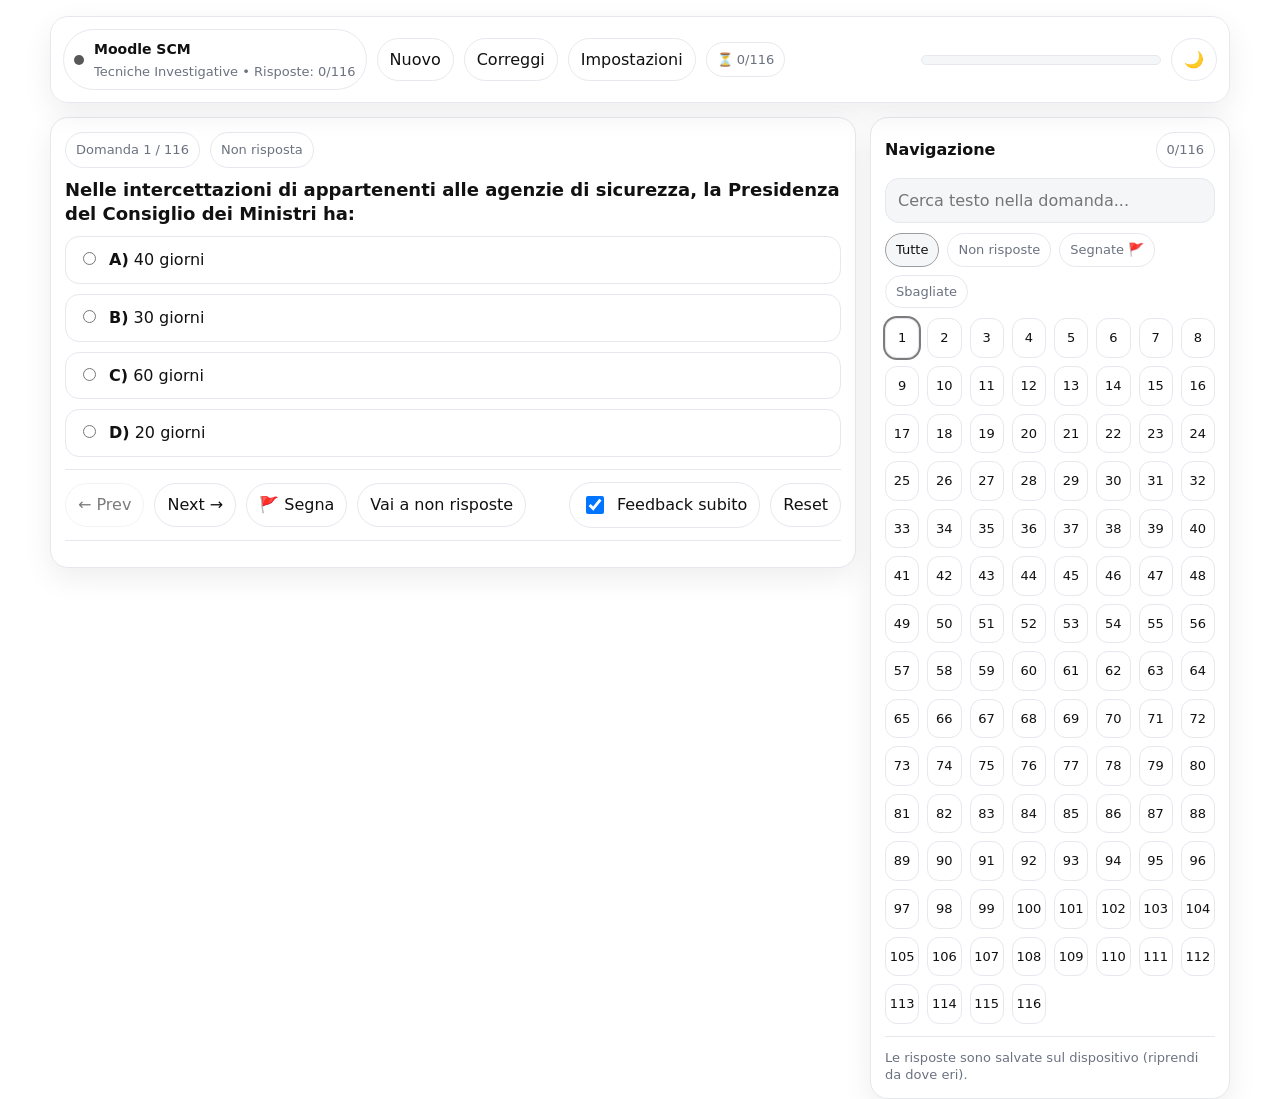
==== docs/index.html @ e3549b8a "index.html" ====
<!doctype html>
<html lang="it">
<head>
  <meta charset="utf-8" />
  <meta name="viewport" content="width=device-width,initial-scale=1" />
  <title>Moodle SCM – Tecniche Investigative</title>
  <meta name="description" content="Quiz Tecniche Investigative: domande random, opzioni rimescolate, feedback immediato, flag, ricerca, timer, salvataggio." />
  <style>
    :root{
      --bg:#ffffff; --fg:#111; --muted:#6b7280;
      --card:#ffffff; --soft:#f5f6f8; --border:#e6e8ee;
      --shadow: 0 10px 30px rgba(0,0,0,.07);
      --radius: 18px; --radius2: 14px;
      --accent:#111;
      --okbg:#f2fbf4; --okbd:#bfe6c6;
      --badbg:#fff3f3; --badbd:#f2b8b5;
      --warnbg:#fff8e6; --warnbd:#f4d483;
      --maxw: 1180px;
    }
    [data-theme="dark"]{
      --bg:#0b0c10; --fg:#f3f4f6; --muted:#9aa3b2;
      --card:#10131a; --soft:#141827; --border:#232a3a;
      --shadow: 0 16px 42px rgba(0,0,0,.35);
      --accent:#f3f4f6;
      --okbg:#102317; --okbd:#2c7a47;
      --badbg:#2a1414; --badbd:#a44646;
      --warnbg:#2a2314; --warnbd:#9b8437;
    }
    *{ box-sizing:border-box; }
    html, body{ height:100%; }
    body{
      margin:0; padding:16px;
      font-family: system-ui, -apple-system, Segoe UI, Roboto, Arial;
      background: var(--bg); color: var(--fg);
      line-height: 1.35;
    }
    .wrap{ max-width: var(--maxw); margin: 0 auto; }

    /* Topbar */
    .topbar{
      position: sticky; top: 10px; z-index: 50;
      background: color-mix(in srgb, var(--bg) 90%, transparent);
      backdrop-filter: blur(10px);
      border: 1px solid var(--border);
      border-radius: var(--radius);
      box-shadow: var(--shadow);
      padding: 12px;
      display:flex; gap:10px; align-items:center; justify-content:space-between;
      flex-wrap:wrap;
    }
    .left, .right{ display:flex; gap:10px; align-items:center; flex-wrap:wrap; }

    .brand{
      display:flex; gap:10px; align-items:center;
      padding: 8px 10px;
      border-radius: 999px;
      border: 1px solid var(--border);
      background: var(--card);
    }
    .dot{ width:10px; height:10px; border-radius:999px; background: var(--accent); opacity: .7; }
    .brand b{ font-size: 14px; }
    .brand span{ color: var(--muted); font-size: 13px; }

    button, input{
      font: inherit;
      color: var(--fg);
      background: var(--card);
      border: 1px solid var(--border);
      border-radius: 999px;
      padding: 10px 12px;
    }
    button{ cursor:pointer; }
    button:hover{ background: var(--soft); }
    button:disabled{ opacity: .55; cursor:not-allowed; }

    .pill{
      padding: 8px 10px;
      border-radius: 999px;
      border: 1px solid var(--border);
      background: var(--card);
      color: var(--muted);
      font-size: 13px;
      white-space: nowrap;
    }
    .progress{
      height: 10px;
      width: 240px; max-width: 55vw;
      border-radius: 999px;
      border: 1px solid var(--border);
      background: var(--soft);
      overflow: hidden;
    }
    .progress > div{
      height: 100%;
      width: 0%;
      background: var(--accent);
      opacity: .85;
    }

    /* Layout */
    .grid{
      margin-top: 14px;
      display: grid;
      grid-template-columns: 1fr 360px;
      gap: 14px;
      align-items: start;
    }
    @media (max-width: 980px){
      .grid{ grid-template-columns: 1fr; }
      .side{ order: 2; }
    }
    .card{
      border: 1px solid var(--border);
      border-radius: var(--radius);
      background: var(--card);
      box-shadow: var(--shadow);
      padding: 14px;
    }

    /* Main */
    .subtitle{ color: var(--muted); font-size: 13px; display:flex; gap:10px; flex-wrap:wrap; align-items:center; }
    .qtitle{ margin: 10px 0 10px; font-size: 18px; }
    .opts{ display:flex; flex-direction:column; gap: 10px; margin-top: 8px; }

    .opt{
      display:flex; gap:10px; align-items:flex-start;
      padding: 12px 12px;
      border: 1px solid var(--border);
      border-radius: var(--radius2);
      cursor:pointer;
      background: color-mix(in srgb, var(--card) 92%, transparent);
    }
    .opt:hover{ background: var(--soft); }
    .opt input{ margin-top: 3px; }
    .opt.correct{ border-color: var(--okbd); background: var(--okbg); }
    .opt.wrong{ border-color: var(--badbd); background: var(--badbg); }
    .opt.warn{ border-color: var(--warnbd); background: var(--warnbg); }

    .row{ display:flex; gap:10px; flex-wrap:wrap; align-items:center; justify-content:space-between; }
    .actions{ display:flex; gap:10px; flex-wrap:wrap; align-items:center; }
    .sep{ height:1px; background: var(--border); margin: 12px 0; }
    .muted{ color: var(--muted); font-size: 13px; }

    .toggle{
      display:flex; gap:10px; align-items:center;
      padding: 10px 12px;
      border-radius: 999px;
      border: 1px solid var(--border);
      background: var(--card);
    }

    /* Side */
    .side .head{ display:flex; gap:10px; flex-wrap:wrap; align-items:center; justify-content:space-between; }
    .search{
      width: 100%;
      border-radius: 14px;
      padding: 11px 12px;
      background: var(--soft);
      border: 1px solid var(--border);
    }
    .filters{
      display:flex; gap:8px; flex-wrap:wrap; margin-top: 10px;
    }
    .chip{
      padding: 7px 10px;
      border-radius: 999px;
      border: 1px solid var(--border);
      background: var(--card);
      color: var(--muted);
      cursor:pointer;
      user-select:none;
      font-size: 13px;
    }
    .chip.on{ background: var(--soft); color: var(--fg); border-color: color-mix(in srgb, var(--accent) 35%, var(--border)); }

    .nums{
      margin-top: 10px;
      display:grid;
      grid-template-columns: repeat(8, 1fr);
      gap: 8px;
    }
    .num{
      padding: 10px 0;
      border-radius: 12px;
      border: 1px solid var(--border);
      background: var(--card);
      text-align:center;
      cursor:pointer;
      user-select:none;
      font-size: 13px;
    }
    .num:hover{ background: var(--soft); }
    .num.cur{ outline: 2px solid color-mix(in srgb, var(--accent) 55%, transparent); }
    .num.ans{ border-color: color-mix(in srgb, var(--accent) 35%, var(--border)); }
    .num.flag{ background: color-mix(in srgb, var(--soft) 65%, transparent); }
    .num.bad{ border-color: var(--badbd); }
    .num.ok{ border-color: var(--okbd); }

    dialog{
      border: 1px solid var(--border);
      border-radius: var(--radius);
      padding: 0;
      width: min(760px, 92vw);
      background: var(--card);
      color: var(--fg);
      box-shadow: var(--shadow);
    }
    dialog::backdrop{ background: rgba(0,0,0,.35); }
    .dlgHead{ padding: 14px; border-bottom: 1px solid var(--border); display:flex; justify-content:space-between; align-items:center; }
    .dlgBody{ padding: 14px; }
    .dlgFoot{ padding: 14px; border-top: 1px solid var(--border); display:flex; justify-content:flex-end; gap:10px; flex-wrap:wrap; }
    .formRow{ display:flex; gap:12px; flex-wrap:wrap; align-items:center; margin: 10px 0; }
    .formRow label{ display:flex; gap:10px; align-items:center; }
    input[type="checkbox"]{ width:18px; height:18px; }
    input[type="number"]{ width: 130px; border-radius: 12px; padding: 10px 12px; border: 1px solid var(--border); }

    .toast{
      position: fixed;
      right: 18px;
      bottom: 18px;
      border: 1px solid var(--border);
      background: var(--card);
      border-radius: 14px;
      box-shadow: var(--shadow);
      padding: 10px 12px;
      color: var(--muted);
      opacity: 0;
      transform: translateY(8px);
      transition: .2s ease;
      pointer-events:none;
      z-index: 999;
    }
    .toast.show{ opacity: 1; transform: translateY(0); }
  </style>
</head>

<body>
<div class="wrap">

  <div class="topbar">
    <div class="left">
      <div class="brand" title="Quiz">
        <div class="dot"></div>
        <div>
          <b>Moodle SCM</b><br/>
          <span id="smallStatus">Tecniche Investigative</span>
        </div>
      </div>

      <button id="newBtn" title="Nuovo quiz (N)">Nuovo</button>
      <button id="gradeBtn" title="Correggi (G)">Correggi</button>
      <button id="reviewBtn" title="Vai alla prima sbagliata" style="display:none;">Rivedi errori</button>
      <button id="settingsBtn" title="Impostazioni (S)">Impostazioni</button>
      <span class="pill" id="scorePill">—</span>
    </div>

    <div class="right">
      <div class="progress" aria-label="Progresso"><div id="bar"></div></div>
      <span class="pill" id="timerPill" style="display:none;">⏱️ <span id="timerTxt">00:00</span></span>
      <button id="themeBtn" title="Tema">🌙</button>
    </div>
  </div>

  <div class="grid">
    <main class="card">
      <div class="subtitle" id="subtitle"></div>
      <h2 class="qtitle" id="qtitle"></h2>

      <div class="opts" id="opts"></div>

      <div class="sep"></div>

      <div class="row">
        <div class="actions">
          <button id="prevBtn" title="Prev (←)">← Prev</button>
          <button id="nextBtn" title="Next (→)">Next →</button>

          <button id="flagBtn" title="Segna/Unsegna (F)">🚩 Segna</button>
          <button id="jumpUnansweredBtn" title="Vai alla prima non risposta" style="display:none;">Vai a non risposte</button>
        </div>

        <div class="actions">
          <div class="toggle" title="Mostra subito giusta/sbagliata">
            <label style="display:flex;gap:10px;align-items:center;cursor:pointer;">
              <input type="checkbox" id="instantChk" checked />
              Feedback subito
            </label>
          </div>
          <button id="resetBtn" title="Cancella salvataggio">Reset</button>
        </div>
      </div>

      <div class="sep"></div>
      <div class="muted" id="feedback"></div>
    </main>

    <aside class="card side">
      <div class="head">
        <strong>Navigazione</strong>
        <span class="pill" id="navPill">—</span>
      </div>

      <div style="margin-top:10px;">
        <input id="searchBox" class="search" type="search" placeholder="Cerca testo nella domanda..." />
        <div class="filters">
          <div class="chip on" id="chipAll">Tutte</div>
          <div class="chip" id="chipUnanswered">Non risposte</div>
          <div class="chip" id="chipFlagged">Segnate 🚩</div>
          <div class="chip" id="chipWrong">Sbagliate</div>
        </div>
      </div>

      <div class="nums" id="nums"></div>

      <div class="sep"></div>
      <div class="muted">Le risposte sono salvate sul dispositivo (riprendi da dove eri).</div>
    </aside>
  </div>
</div>

<dialog id="dlg">
  <div class="dlgHead">
    <strong>Impostazioni</strong>
    <button id="closeDlg">Chiudi</button>
  </div>

  <div class="dlgBody">
    <div class="formRow">
      <label><input type="checkbox" id="shuffleQ" checked /> Domande random</label>
      <label><input type="checkbox" id="shuffleO" checked /> Opzioni random</label>
    </div>

    <div class="formRow">
      <label>Numero domande:
        <input type="number" id="limitN" min="1" step="1" placeholder="tutte" />
      </label>

      <label><input type="checkbox" id="useTimer" /> Timer</label>

      <label>Minuti:
        <input type="number" id="timerMin" min="1" step="1" value="30" />
      </label>
    </div>
  </div>

  <div class="dlgFoot">
    <button id="applyBtn">Applica e ricomincia</button>
  </div>
</dialog>

<div class="toast" id="toast">Salvato</div>

<script>
(() => {
  const $ = (id) => document.getElementById(id);
  const STORAGE_KEY = "quiz_state_tecniche_v1";

  let SOURCE = [];
  let state = {
    settings: { shuffleQ: true, shuffleO: true, limitN: null, useTimer: false, timerMin: 30 },
    order: [],
    map: {},
    answers: {},
    flagged: {},
    idx: 0,
    graded: false,
    wrongIds: [],
    filter: "all",
    search: "",
    instant: true,  // feedback immediato di default
    timer: { startTs: null, running: false }
  };

  function escapeHtml(s){
    return String(s).replace(/[&<>"']/g, m => ({'&':'&amp;','<':'&lt;','>':'&gt;','"':'&quot;',"'":'&#39;'}[m]));
  }
  function shuffle(arr){
    for (let i = arr.length - 1; i > 0; i--){
      const j = Math.floor(Math.random() * (i + 1));
      [arr[i], arr[j]] = [arr[j], arr[i]];
    }
    return arr;
  }

  function toast(msg){
    const t = $("toast");
    t.textContent = msg || "Salvato";
    t.classList.add("show");
    setTimeout(() => t.classList.remove("show"), 850);
  }

  function save(silent=false){
    try{
      localStorage.setItem(STORAGE_KEY, JSON.stringify(state));
      if(!silent) toast("Salvato");
    }catch(e){}
  }
  function loadSaved(){
    try{
      const raw = localStorage.getItem(STORAGE_KEY);
      if(!raw) return false;
      const s = JSON.parse(raw);
      if(!s || !s.order || !s.map) return false;
      state = s;
      return true;
    }catch(e){ return false; }
  }
  function resetSaved(){
    localStorage.removeItem(STORAGE_KEY);
  }

  function currentId(){ return state.order[state.idx]; }
  function answeredCount(){ return Object.keys(state.answers || {}).length; }
  function totalCount(){ return (state.order || []).length; }

  function buildQuizFromSource(){
    let src = [...SOURCE].sort((a,b)=>a.id-b.id);
    const n = state.settings.limitN;
    if (Number.isFinite(n) && n > 0) src = src.slice(0, n);

    let ids = src.map(q => q.id);
    if (state.settings.shuffleQ) shuffle(ids);

    const labels = ["A","B","C","D"];
    const map = {};

    for(const q of src){
      // Nel tuo Word la corretta è A: qui resta corretta anche dopo shuffle opzioni
      let opts = [
        { text: q.options.A, isCorrect: true },
        { text: q.options.B, isCorrect: false },
        { text: q.options.C, isCorrect: false },
        { text: q.options.D, isCorrect: false },
      ];
      if (state.settings.shuffleO) shuffle(opts);

      const mapped = opts.map((o,i) => ({ label: labels[i], text: o.text, isCorrect: o.isCorrect }));
      const correctIndex = mapped.findIndex(o => o.isCorrect);

      map[q.id] = { question: q.question, options: mapped, correctIndex };
    }

    state.order = ids;
    state.map = map;
    state.answers = {};
    state.flagged = {};
    state.idx = 0;
    state.graded = false;
    state.wrongIds = [];
    state.filter = "all";
    state.search = "";
    state.instant = true;
    state.timer = { startTs: null, running: false };

    save(true);
    updateTimerUI();
    startTimerIfNeeded(true);
    renderAll();
  }

  // Timer
  let timerHandle = null;
  function pad2(n){ return String(n).padStart(2,'0'); }
  function updateTimerUI(){
    $("timerPill").style.display = state.settings.useTimer ? "" : "none";
  }
  function stopTimer(){ if(timerHandle) clearInterval(timerHandle); timerHandle = null; }
  function startTimerIfNeeded(restart=false){
    stopTimer();
    if(!state.settings.useTimer){
      state.timer = { startTs: null, running: false };
      $("timerTxt").textContent = "00:00";
      save(true);
      return;
    }
    if(restart || !state.timer || !state.timer.running || !state.timer.startTs){
      state.timer = { startTs: Date.now(), running: true };
      save(true);
    }
    tickTimer();
    timerHandle = setInterval(tickTimer, 1000);
  }
  function tickTimer(){
    if(!state.settings.useTimer) return;
    if(!state.timer || !state.timer.running || !state.timer.startTs) return;

    const mins = Number(state.settings.timerMin || 30);
    const limitMs = mins * 60 * 1000;
    const elapsed = Date.now() - state.timer.startTs;
    const left = Math.max(0, limitMs - elapsed);

    const mm = Math.floor(left / 60000);
    const ss = Math.floor((left % 60000) / 1000);
    $("timerTxt").textContent = `${pad2(mm)}:${pad2(ss)}`;

    if(left === 0){
      state.timer.running = false;
      save(true);
      gradeAll(true);
      stopTimer();
      alert("Tempo scaduto: quiz corretto.");
    }
  }

  // Grading
  function gradeAll(silent=false){
    const wrong = [];
    for(const id of state.order){
      const q = state.map[id];
      const chosen = state.answers[id];
      if(chosen === undefined || chosen !== q.correctIndex) wrong.push(id);
    }
    state.graded = true;
    state.wrongIds = wrong;
    save(silent);

    $("reviewBtn").style.display = wrong.length ? "" : "none";
    renderQuestion();
    renderSide();
    updateTop();
    updateJumpButtons();
    renderFeedbackSummary();
  }
  function renderFeedbackSummary(){
    const total = totalCount();
    const wrong = (state.wrongIds || []).length;
    const correct = total - wrong;
    const unanswered = state.order.filter(id => state.answers[id] === undefined).length;
    $("feedback").textContent = `Risultato: ${correct}/${total}. Errori: ${wrong}. Non risposte: ${unanswered}.`;
  }

  // UI
  function updateTop(){
    const total = totalCount();
    const ans = answeredCount();
    const wrong = (state.wrongIds || []).length;
    const correct = total ? (total - wrong) : 0;

    const pct = total ? Math.round((ans/total)*100) : 0;
    $("bar").style.width = pct + "%";

    $("navPill").textContent = `${ans}/${total}`;
    $("smallStatus").textContent = state.graded ? `Punteggio: ${correct}/${total}` : `Tecniche Investigative • Risposte: ${ans}/${total}`;
    $("scorePill").textContent = state.graded ? `✅ ${correct}/${total}` : `⏳ ${ans}/${total}`;
  }

  function updateJumpButtons(){
    const unanswered = state.order.some(id => state.answers[id] === undefined);
    $("jumpUnansweredBtn").style.display = unanswered ? "" : "none";
  }

  function renderQuestion(){
    const id = currentId();
    const q = state.map[id];
    const total = totalCount();

    $("subtitle").innerHTML = `
      <span class="pill">Domanda ${state.idx+1} / ${total}</span>
      ${state.flagged[id] ? '<span class="pill">🚩 Segnata</span>' : ''}
      ${state.answers[id] !== undefined ? '<span class="pill">Risposta data</span>' : '<span class="pill">Non risposta</span>'}
    `;

    $("qtitle").textContent = q.question;

    const chosen = state.answers[id];
    const optsEl = $("opts");
    optsEl.innerHTML = "";

    q.options.forEach((o, i) => {
      const lab = document.createElement("label");
      lab.className = "opt";

      const inp = document.createElement("input");
      inp.type = "radio";
      inp.name = "q_" + id;
      inp.value = String(i);
      inp.checked = (chosen === i);

      inp.addEventListener("change", () => {
        state.answers[id] = i;
        state.graded = false;
        state.wrongIds = [];
        $("reviewBtn").style.display = "none";

        save(true);
        updateTop();
        updateJumpButtons();
        renderSide();
        if(state.instant) markCurrentInstant();
        else $("feedback").textContent = "";
      });

      const text = document.createElement("div");
      text.innerHTML = `<strong>${o.label})</strong> ${escapeHtml(o.text)}`;

      lab.appendChild(inp);
      lab.appendChild(text);
      optsEl.appendChild(lab);
    });

    $("prevBtn").disabled = state.idx === 0;
    $("nextBtn").disabled = state.idx === total - 1;

    $("flagBtn").textContent = state.flagged[id] ? "🚩 Segnata" : "🚩 Segna";

    if(state.graded) markCurrentGraded();
    if(state.instant && state.answers[id] !== undefined) markCurrentInstant();
  }

  function markCurrentGraded(){
    const id = currentId();
    const q = state.map[id];
    const chosen = state.answers[id];
    const labels = Array.from(document.querySelectorAll("#opts .opt"));

    labels.forEach((el, idx) => {
      el.classList.remove("correct","wrong","warn");
      if(idx === q.correctIndex) el.classList.add("correct");
      if(chosen !== undefined && chosen !== q.correctIndex && idx === chosen) el.classList.add("wrong");
      if(chosen === undefined && idx === q.correctIndex) el.classList.add("warn");
    });
  }

  function markCurrentInstant(){
    const id = currentId();
    const q = state.map[id];
    const chosen = state.answers[id];
    const labels = Array.from(document.querySelectorAll("#opts .opt"));

    labels.forEach(el => el.classList.remove("correct","wrong","warn"));
    if(chosen === undefined) return;

    if(chosen === q.correctIndex){
      labels[chosen].classList.add("correct");
      $("feedback").textContent = "✅ Corretta";
    } else {
      labels[chosen].classList.add("wrong");
      labels[q.correctIndex].classList.add("correct");
      $("feedback").textContent = "❌ Sbagliata (mostro anche la corretta)";
    }
  }

  function passesFilter(id){
    const q = state.map[id];
    const chosen = state.answers[id];
    const flagged = !!state.flagged[id];
    const wrong = state.graded && chosen !== undefined && chosen !== q.correctIndex;

    if(state.search){
      const hay = (q.question || "").toLowerCase();
      if(!hay.includes(state.search.toLowerCase())) return false;
    }
    if(state.filter === "all") return true;
    if(state.filter === "unanswered") return chosen === undefined;
    if(state.filter === "flagged") return flagged;
    if(state.filter === "wrong") return state.graded && wrong;
    return true;
  }

  function renderSide(){
    const nums = $("nums");
    nums.innerHTML = "";

    state.order.forEach((id, i) => {
      if(!passesFilter(id)) return;

      const q = state.map[id];
      const chosen = state.answers[id];

      const d = document.createElement("div");
      d.className = "num";
      d.textContent = String(i+1);

      if(i === state.idx) d.classList.add("cur");
      if(chosen !== undefined) d.classList.add("ans");
      if(state.flagged[id]) d.classList.add("flag");

      if(state.graded && chosen !== undefined){
        if(chosen === q.correctIndex) d.classList.add("ok");
        else d.classList.add("bad");
      }

      d.title = `Vai alla domanda ${i+1}`;
      d.addEventListener("click", () => {
        state.idx = i;
        save(true);
        renderAll();
      });

      nums.appendChild(d);
    });
  }

  function renderAll(){
    $("searchBox").value = state.search || "";
    $("instantChk").checked = !!state.instant;

    $("chipAll").classList.toggle("on", state.filter === "all");
    $("chipUnanswered").classList.toggle("on", state.filter === "unanswered");
    $("chipFlagged").classList.toggle("on", state.filter === "flagged");
    $("chipWrong").classList.toggle("on", state.filter === "wrong");

    renderQuestion();
    renderSide();
    updateTop();
    updateJumpButtons();
    if(state.graded) renderFeedbackSummary();
  }

  // Events
  function setFilter(f){
    state.filter = f;
    save(true);
    renderSide();
  }

  $("chipAll").addEventListener("click", () => setFilter("all"));
  $("chipUnanswered").addEventListener("click", () => setFilter("unanswered"));
  $("chipFlagged").addEventListener("click", () => setFilter("flagged"));
  $("chipWrong").addEventListener("click", () => {
    if(!state.graded){
      alert("Prima premi “Correggi” per vedere le sbagliate.");
      return;
    }
    setFilter("wrong");
  });

  $("searchBox").addEventListener("input", (e) => {
    state.search = e.target.value.trim();
    save(true);
    renderSide();
  });

  $("prevBtn").addEventListener("click", () => {
    if(state.idx > 0){ state.idx--; save(true); renderAll(); }
  });
  $("nextBtn").addEventListener("click", () => {
    if(state.idx < totalCount() - 1){ state.idx++; save(true); renderAll(); }
  });

  $("flagBtn").addEventListener("click", () => {
    const id = currentId();
    state.flagged[id] = !state.flagged[id];
    save(true);
    renderAll();
  });

  $("instantChk").addEventListener("change", (e) => {
    state.instant = !!e.target.checked;
    save(true);
    if(state.instant) markCurrentInstant();
    else if(state.graded) markCurrentGraded();
    else $("feedback").textContent = "";
  });

  $("newBtn").addEventListener("click", () => buildQuizFromSource());
  $("gradeBtn").addEventListener("click", () => { gradeAll(true); toast("Corretto"); });

  $("reviewBtn").addEventListener("click", () => {
    if(!state.graded || !(state.wrongIds || []).length) return;
    const firstWrong = state.wrongIds[0];
    const i = state.order.indexOf(firstWrong);
    if(i >= 0){ state.idx = i; save(true); renderAll(); }
  });

  $("jumpUnansweredBtn").addEventListener("click", () => {
    const i = state.order.findIndex(id => state.answers[id] === undefined);
    if(i >= 0){ state.idx = i; save(true); renderAll(); }
    else alert("Hai risposto a tutte.");
  });

  $("resetBtn").addEventListener("click", () => {
    if(confirm("Vuoi cancellare il salvataggio e ricominciare?")){
      resetSaved();
      location.reload();
    }
  });

  // Settings dialog
  const dlg = $("dlg");
  $("settingsBtn").addEventListener("click", () => {
    $("shuffleQ").checked = !!state.settings.shuffleQ;
    $("shuffleO").checked = !!state.settings.shuffleO;
    $("limitN").value = state.settings.limitN ?? "";
    $("useTimer").checked = !!state.settings.useTimer;
    $("timerMin").value = state.settings.timerMin ?? 30;
    dlg.showModal();
  });
  $("closeDlg").addEventListener("click", () => dlg.close());
  $("applyBtn").addEventListener("click", () => {
    state.settings.shuffleQ = $("shuffleQ").checked;
    state.settings.shuffleO = $("shuffleO").checked;

    const lim = $("limitN").value.trim();
    state.settings.limitN = lim ? Math.max(1, parseInt(lim,10)) : null;

    state.settings.useTimer = $("useTimer").checked;
    state.settings.timerMin = Math.max(1, parseInt($("timerMin").value || "30", 10));

    dlg.close();
    updateTimerUI();
    buildQuizFromSource();
  });

  // Theme
  function setTheme(t){
    document.documentElement.setAttribute("data-theme", t);
    localStorage.setItem("quiz_theme", t);
    $("themeBtn").textContent = (t === "dark") ? "☀️" : "🌙";
  }
  $("themeBtn").addEventListener("click", () => {
    const cur = document.documentElement.getAttribute("data-theme") || "light";
    setTheme(cur === "dark" ? "light" : "dark");
  });

  // Shortcuts
  document.addEventListener("keydown", (e) => {
    if(e.target && (e.target.tagName === "INPUT" || e.target.tagName === "TEXTAREA")) return;

    if(e.key === "ArrowLeft") $("prevBtn").click();
    if(e.key === "ArrowRight") $("nextBtn").click();
    if(e.key === "f" || e.key === "F") $("flagBtn").click();
    if(e.key === "g" || e.key === "G") $("gradeBtn").click();
    if(e.key === "n" || e.key === "N") $("newBtn").click();
    if(e.key === "s" || e.key === "S") $("settingsBtn").click();
  });

  // Load questions.json
  async function loadQuestions(){
    const res = await fetch("./questions.json", { cache: "no-store" });
    if(!res.ok) throw new Error("Impossibile caricare questions.json");
    const data = await res.json();
    if(!Array.isArray(data) || !data.length) throw new Error("questions.json vuoto o non valido");
    return data;
  }

  (async () => {
    const theme = localStorage.getItem("quiz_theme") || "light";
    setTheme(theme);

    try{
      SOURCE = await loadQuestions();
    }catch(err){
      $("smallStatus").textContent = "Errore caricamento domande";
      $("scorePill").textContent = "❌";
      $("feedback").textContent =
        "Non riesco a leggere ./questions.json. Controlla che sia in docs/ insieme a index.html e ricarica la pagina.";
      console.error(err);
      return;
    }

    const hasSaved = loadSaved();
    updateTimerUI();

    // Forza feedback immediato anche se avevi un salvataggio vecchio
    state.instant = true;
    save(true);

    if(!hasSaved || !state.order || !state.order.length || !state.map){
      buildQuizFromSource();
    } else {
      startTimerIfNeeded(false);
      renderAll();
    }

    updateTop();
    updateJumpButtons();
  })();
})();
</script>
</body>
</html>
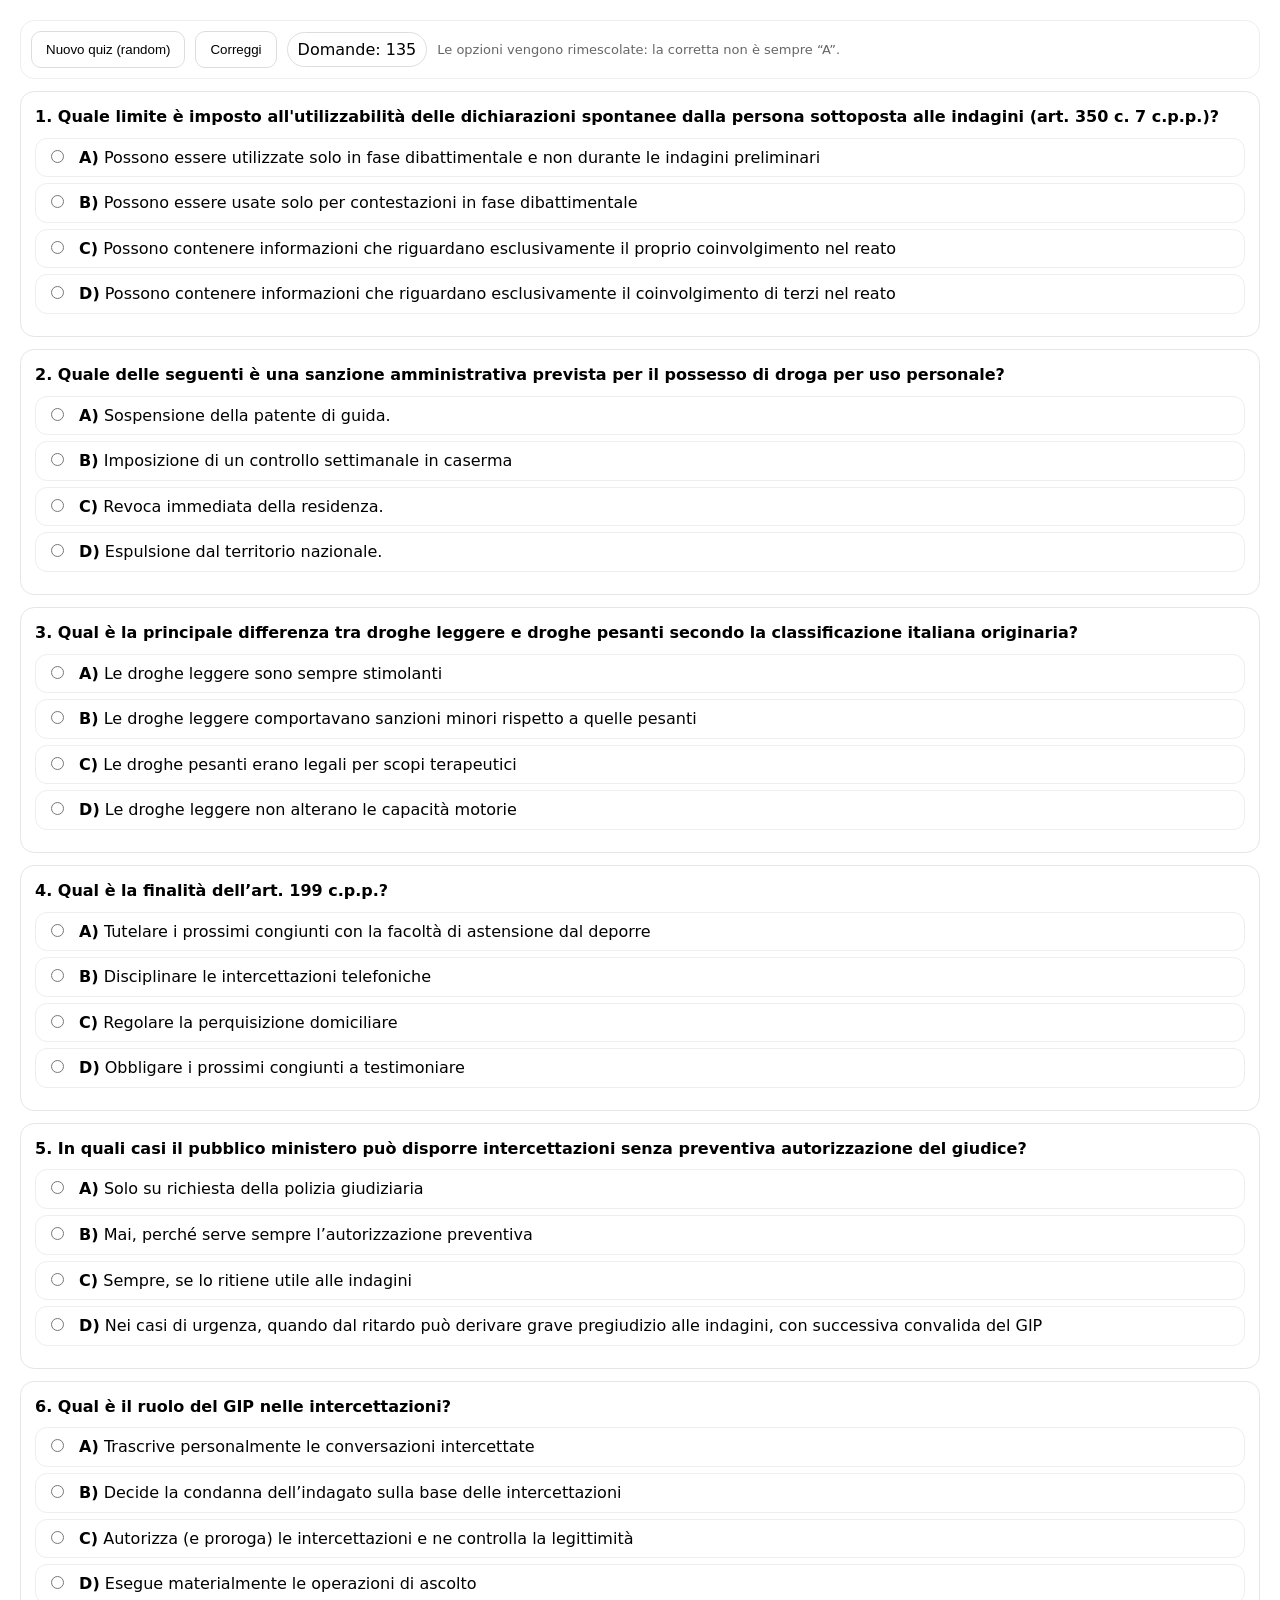
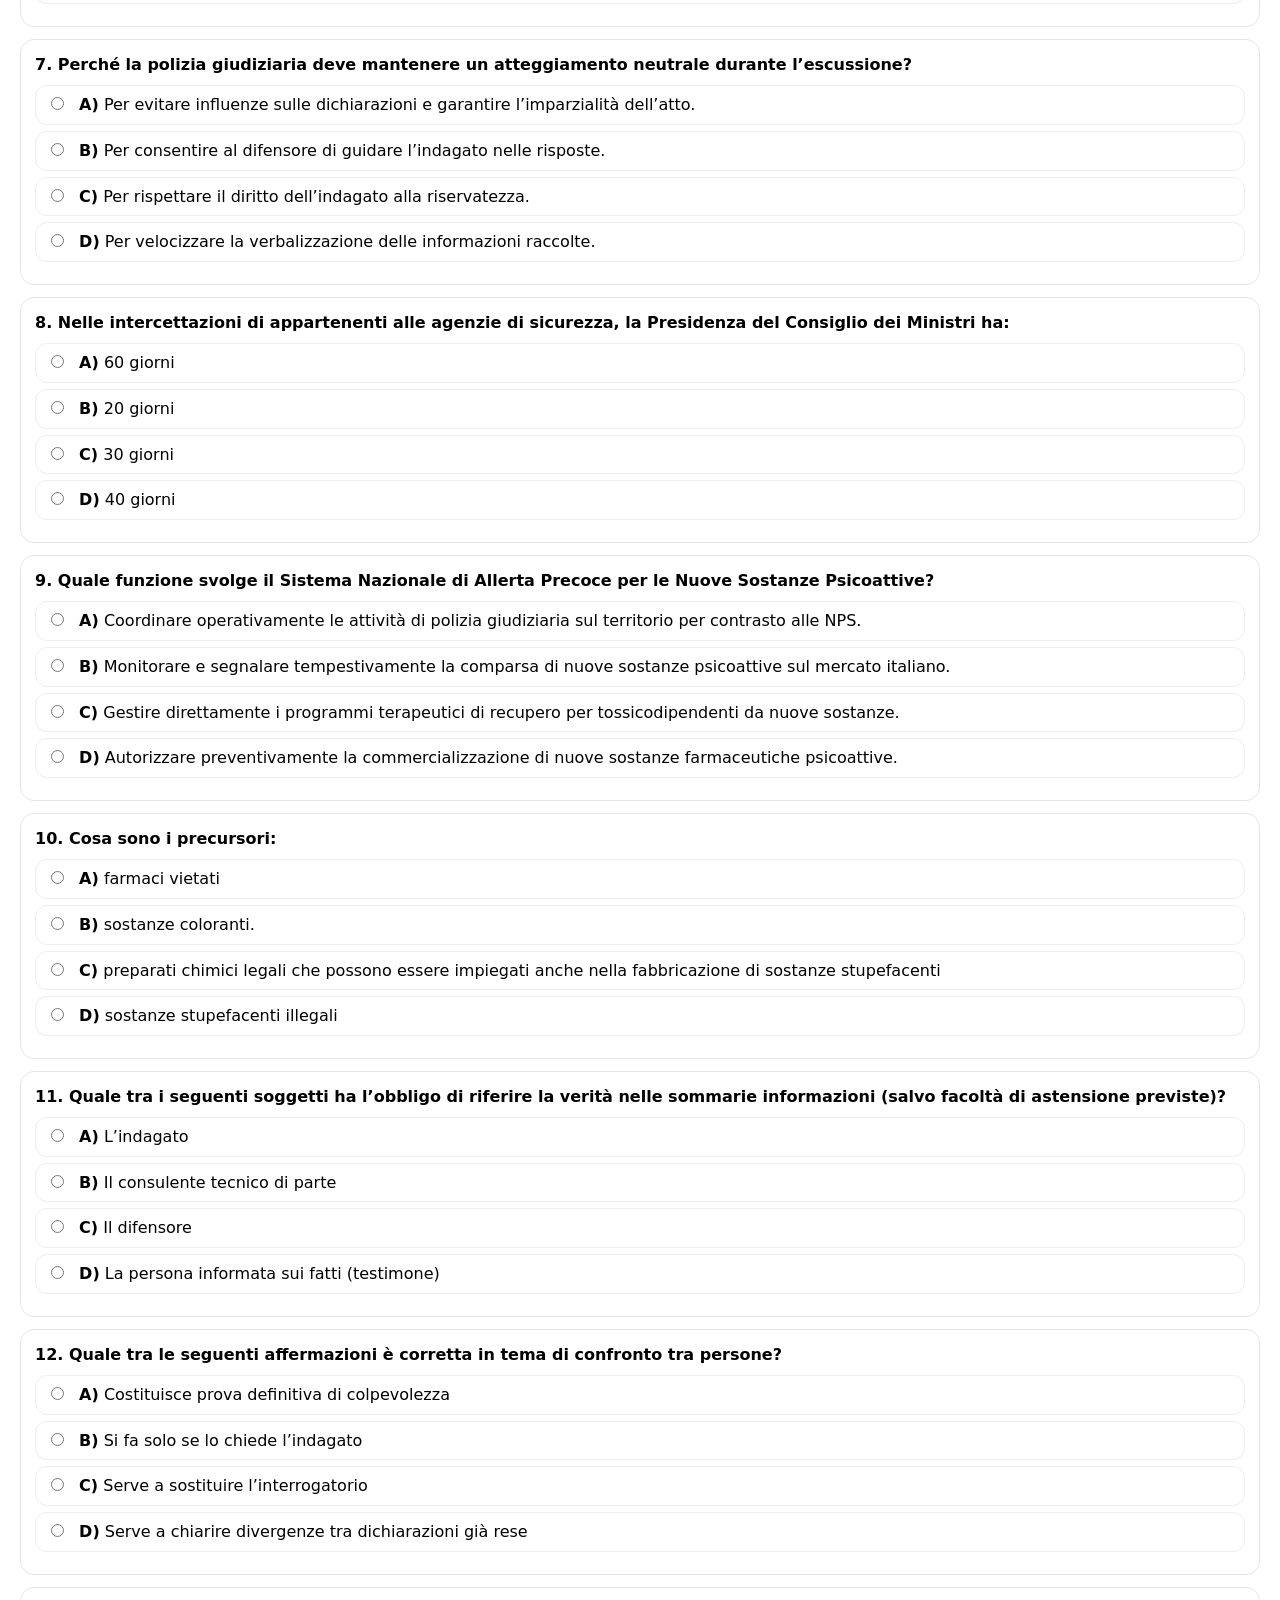
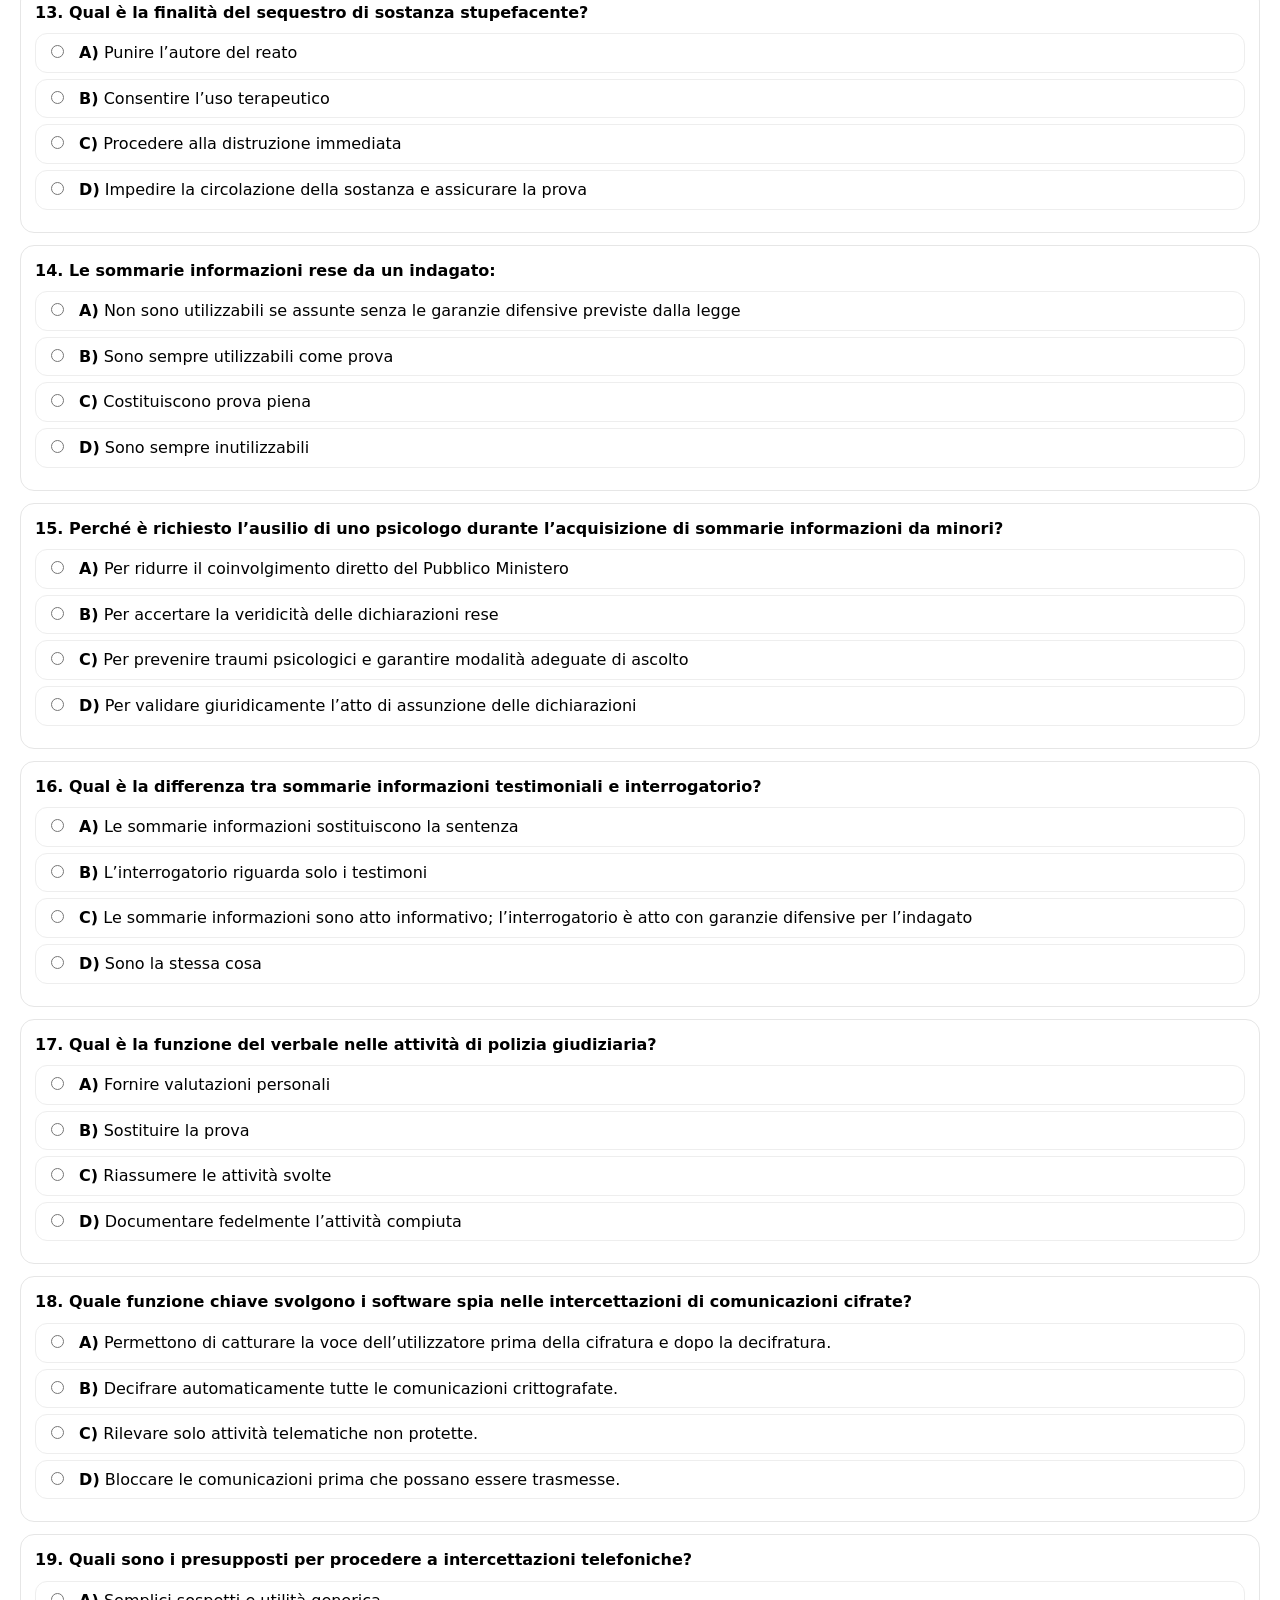
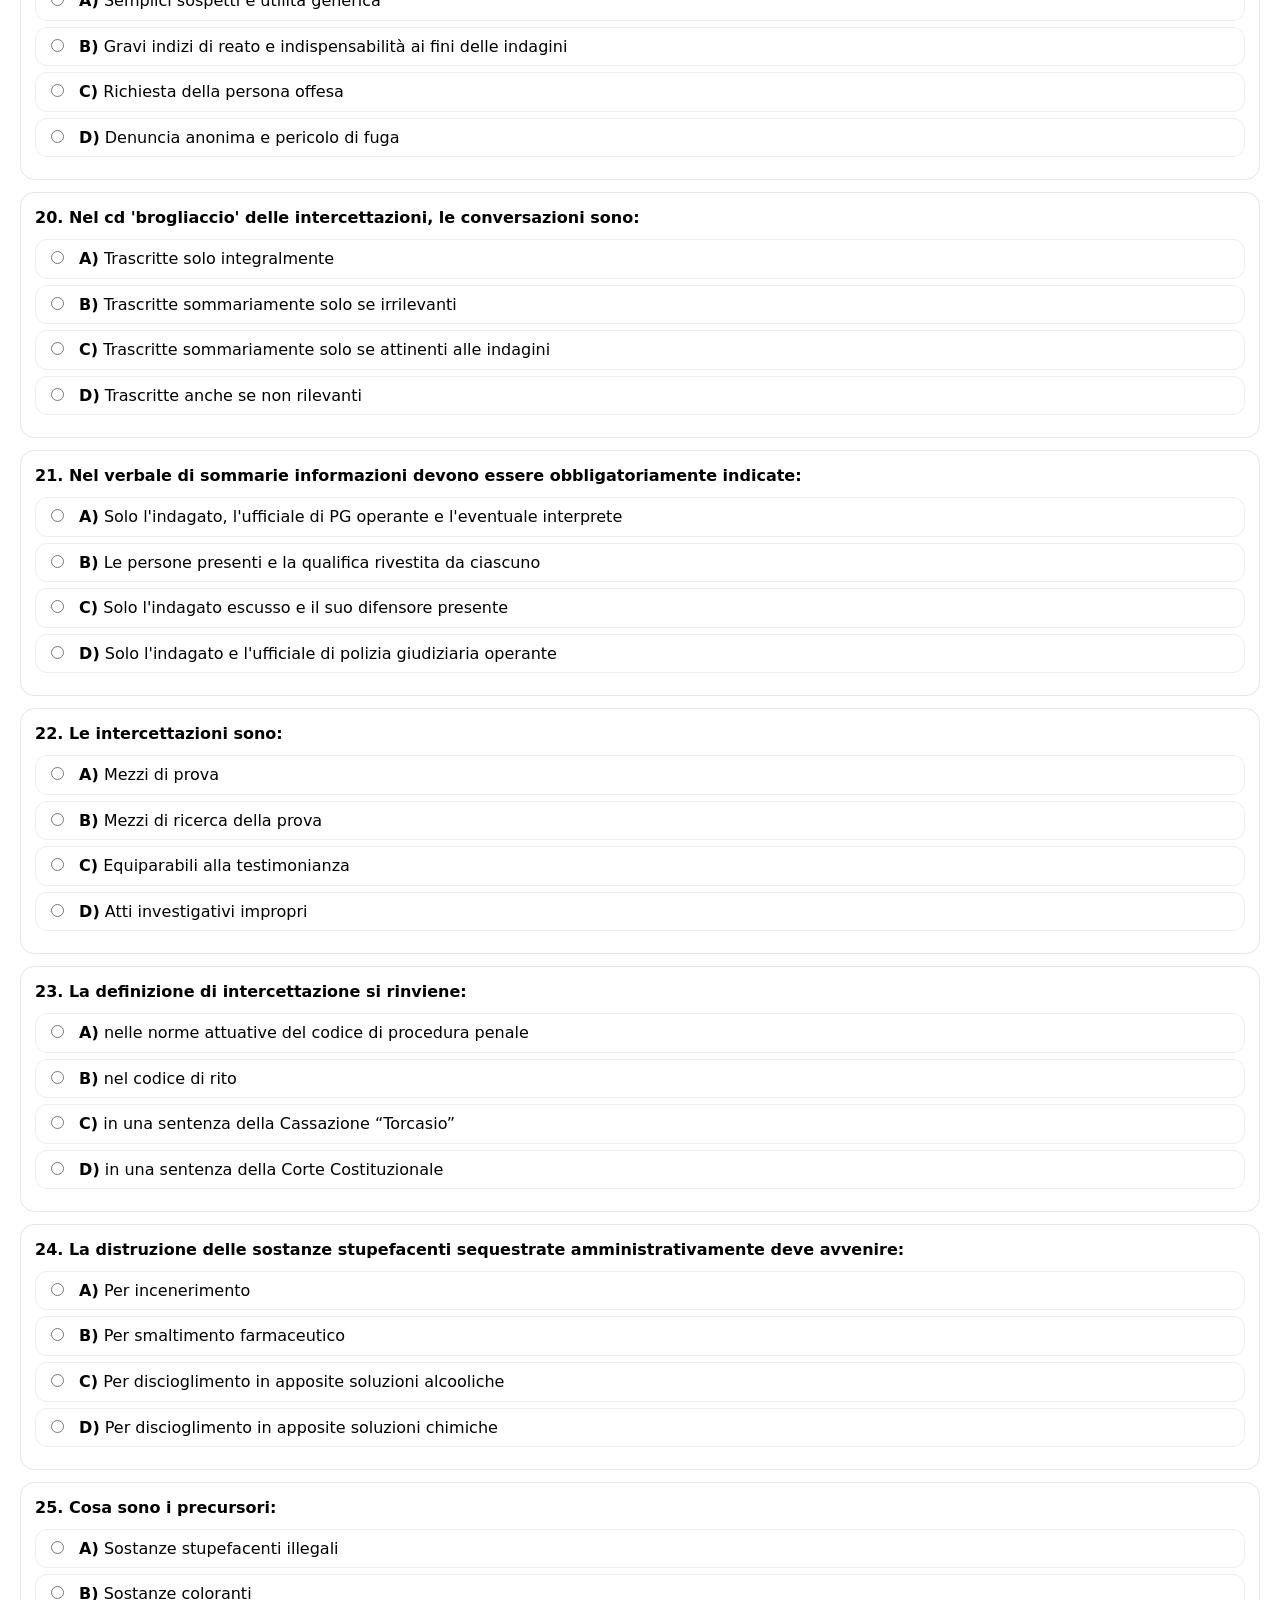
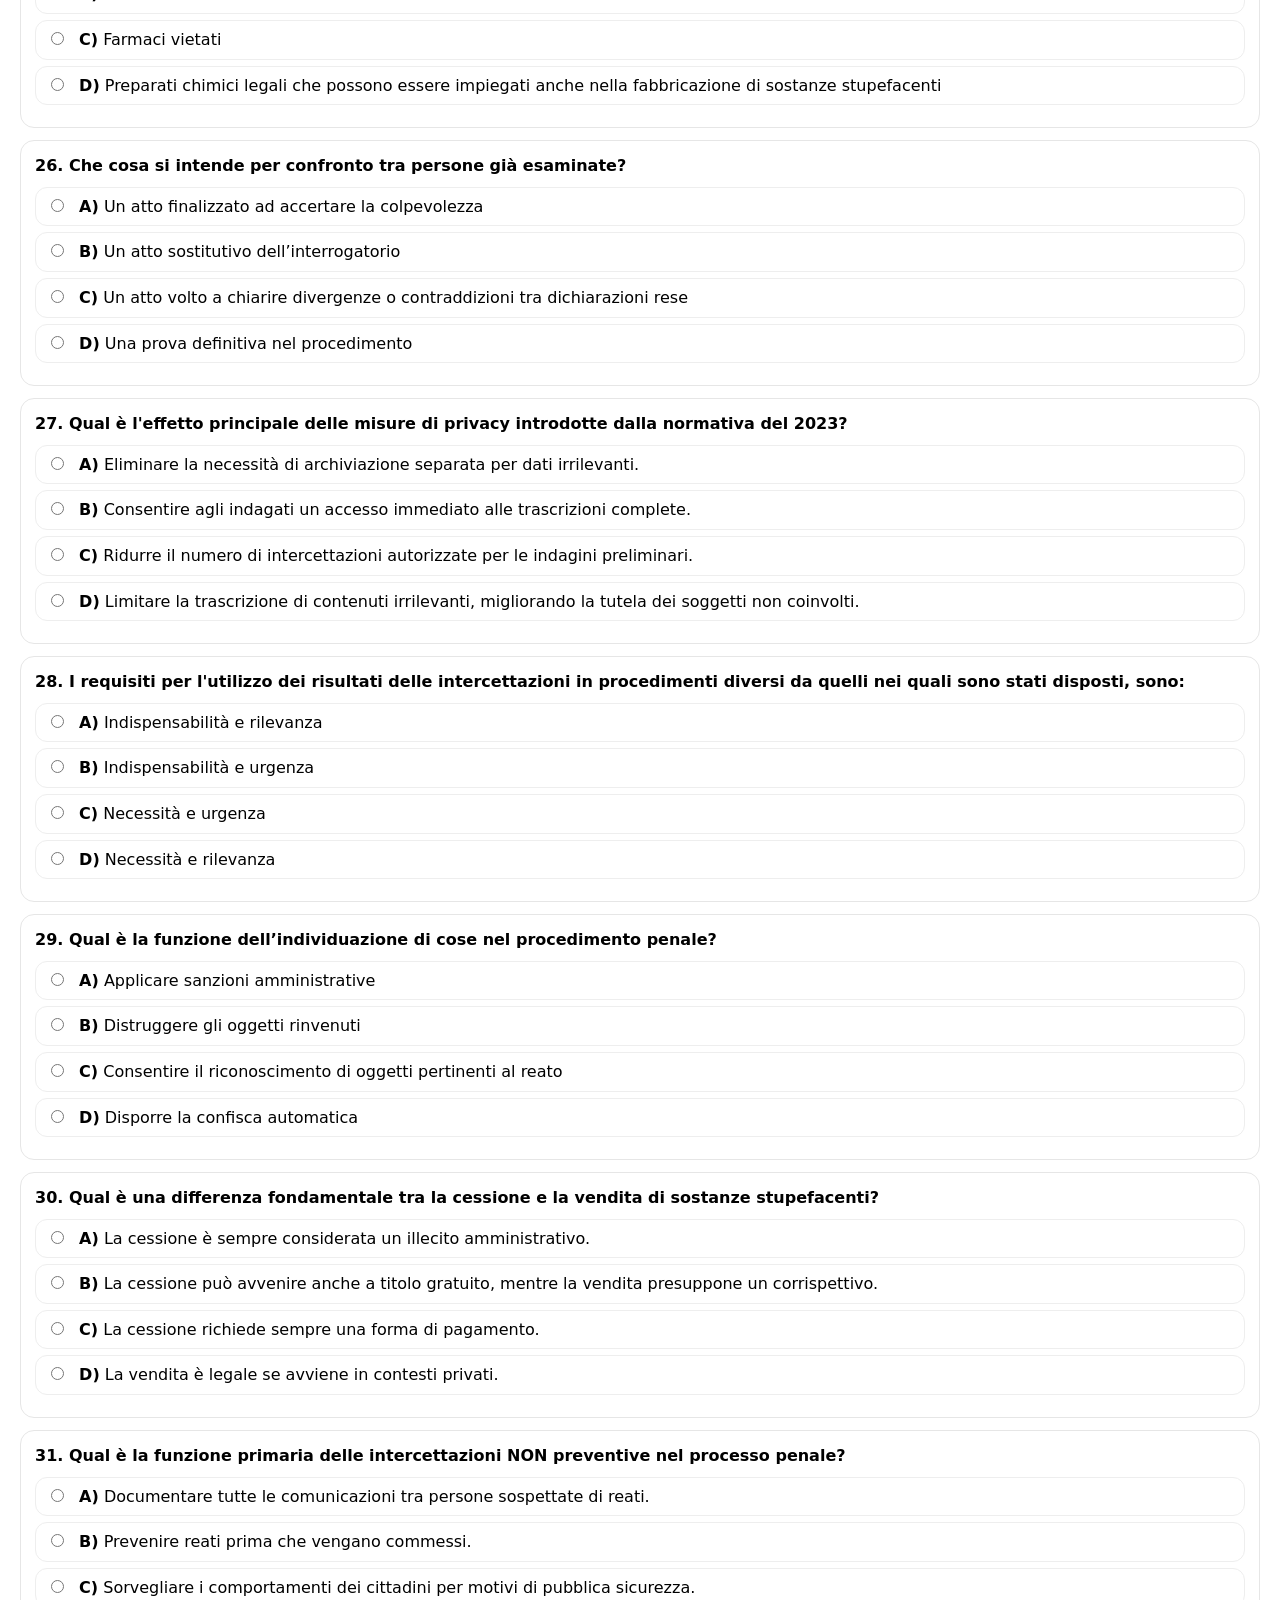
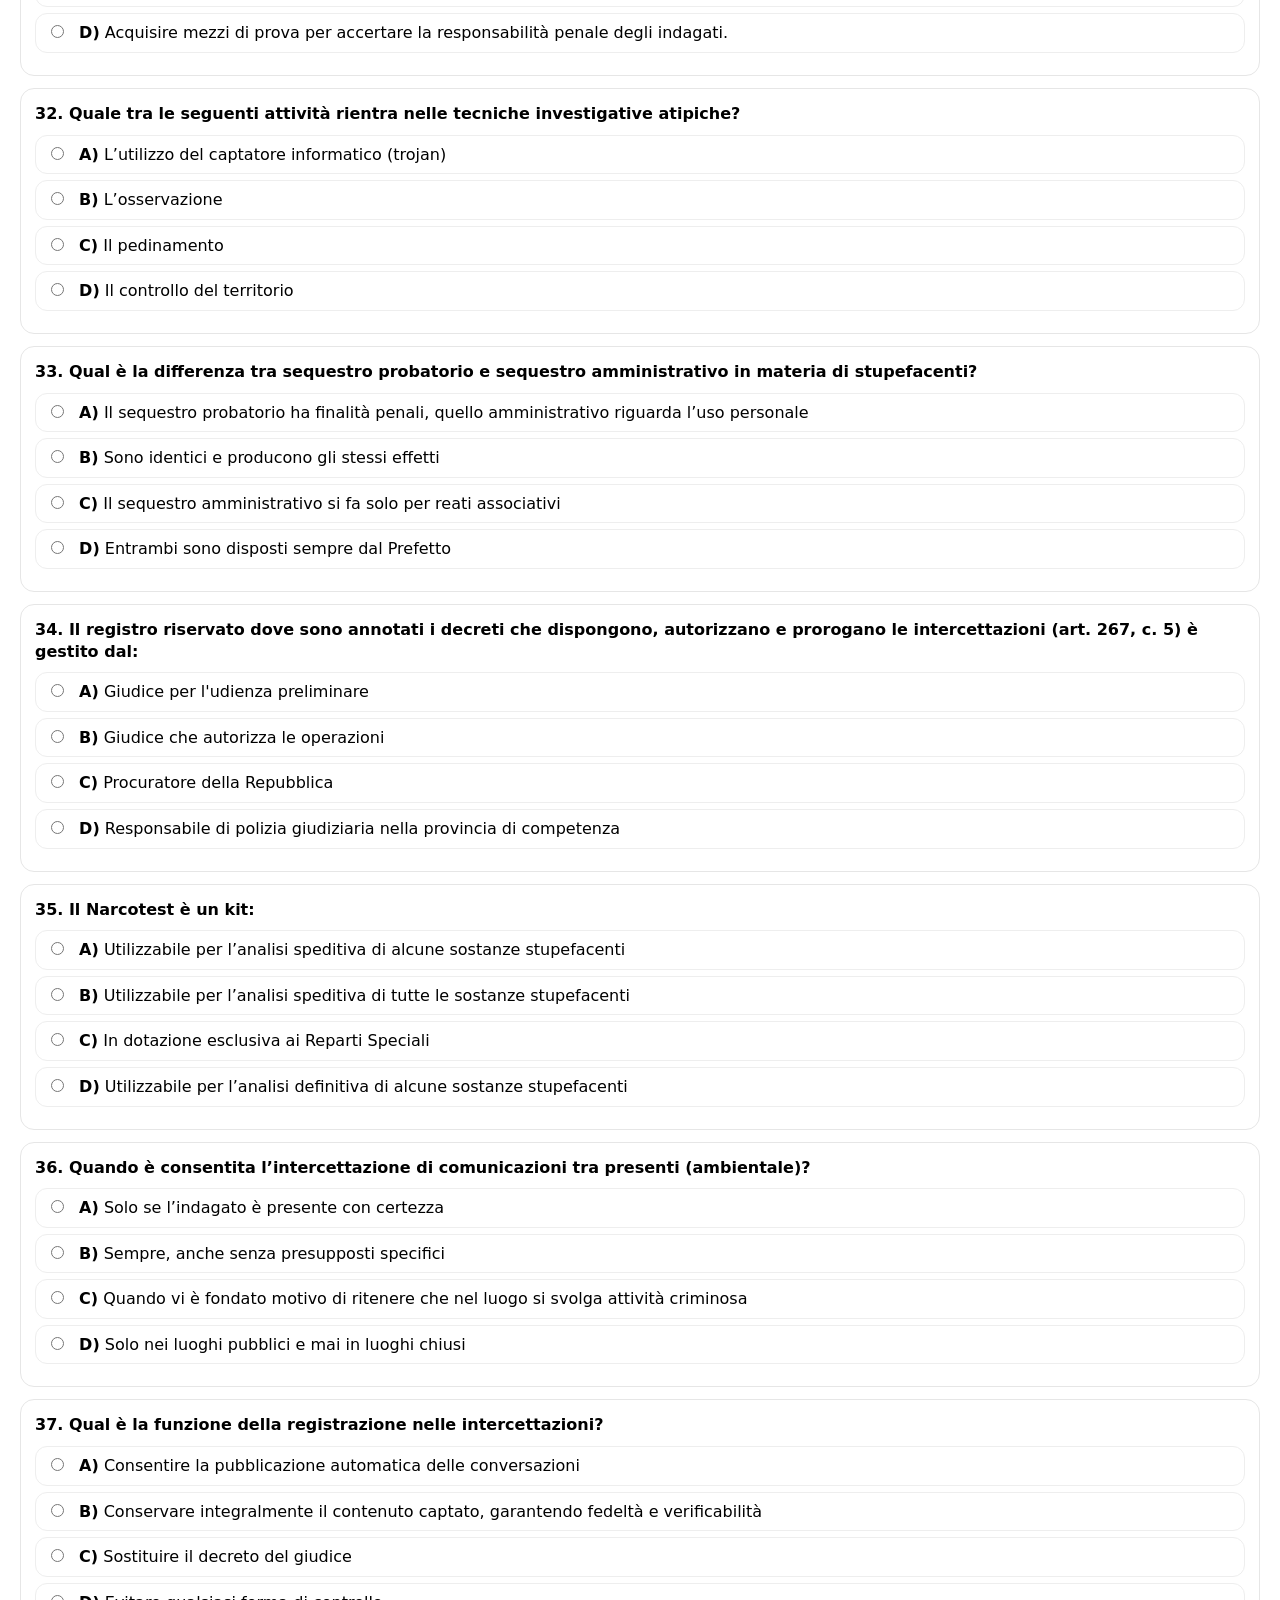
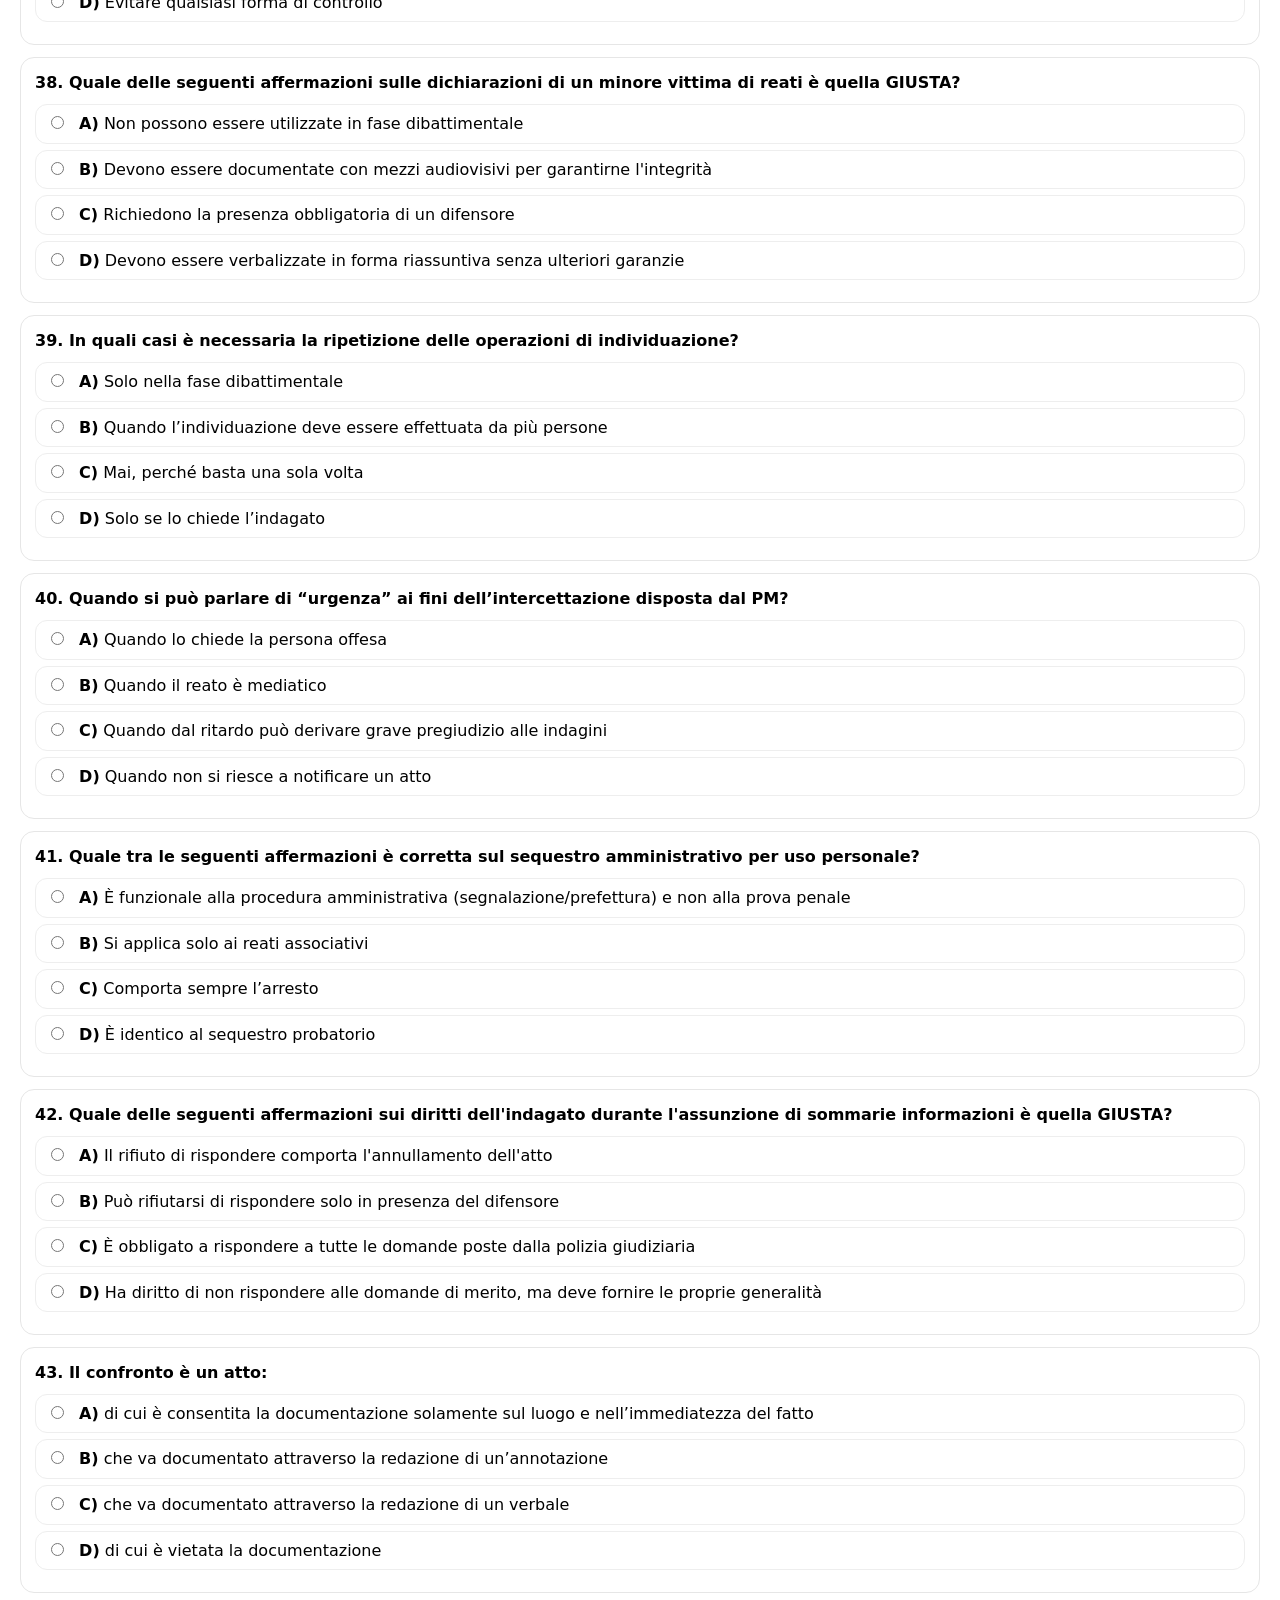
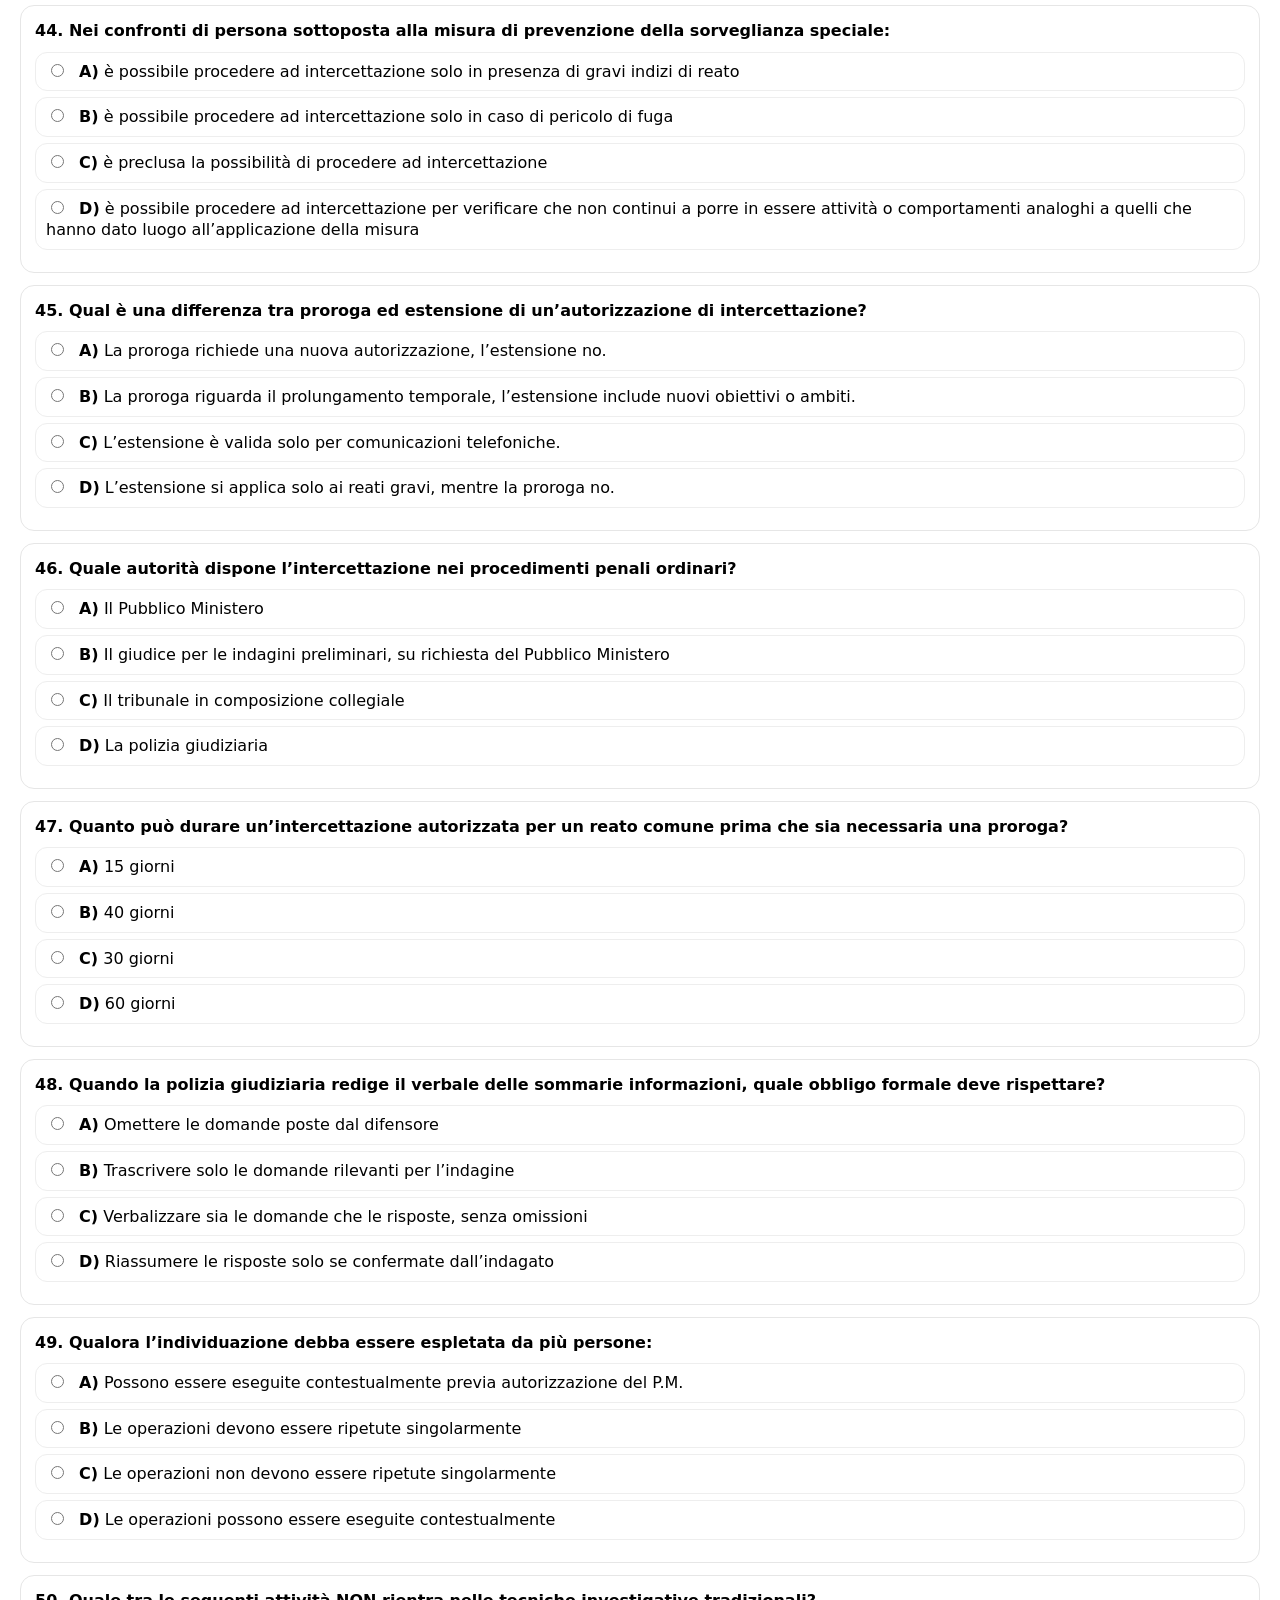
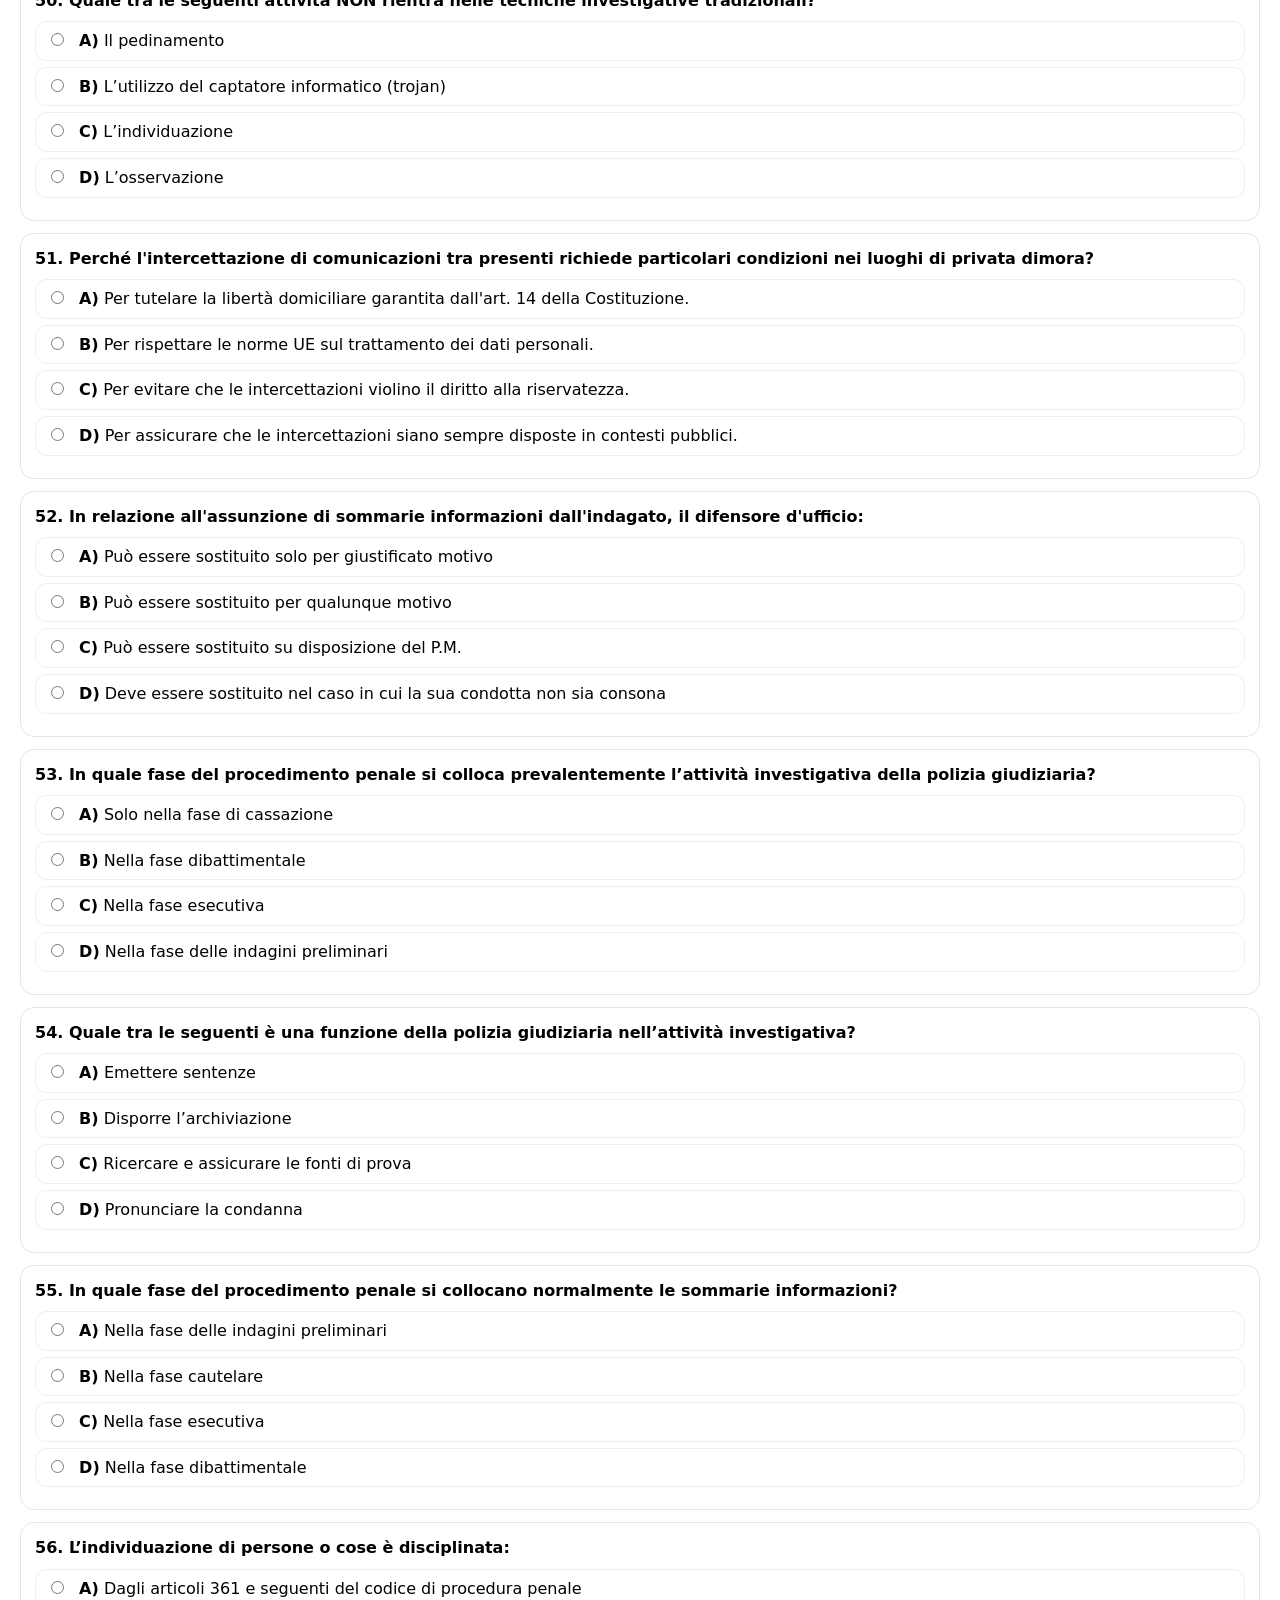
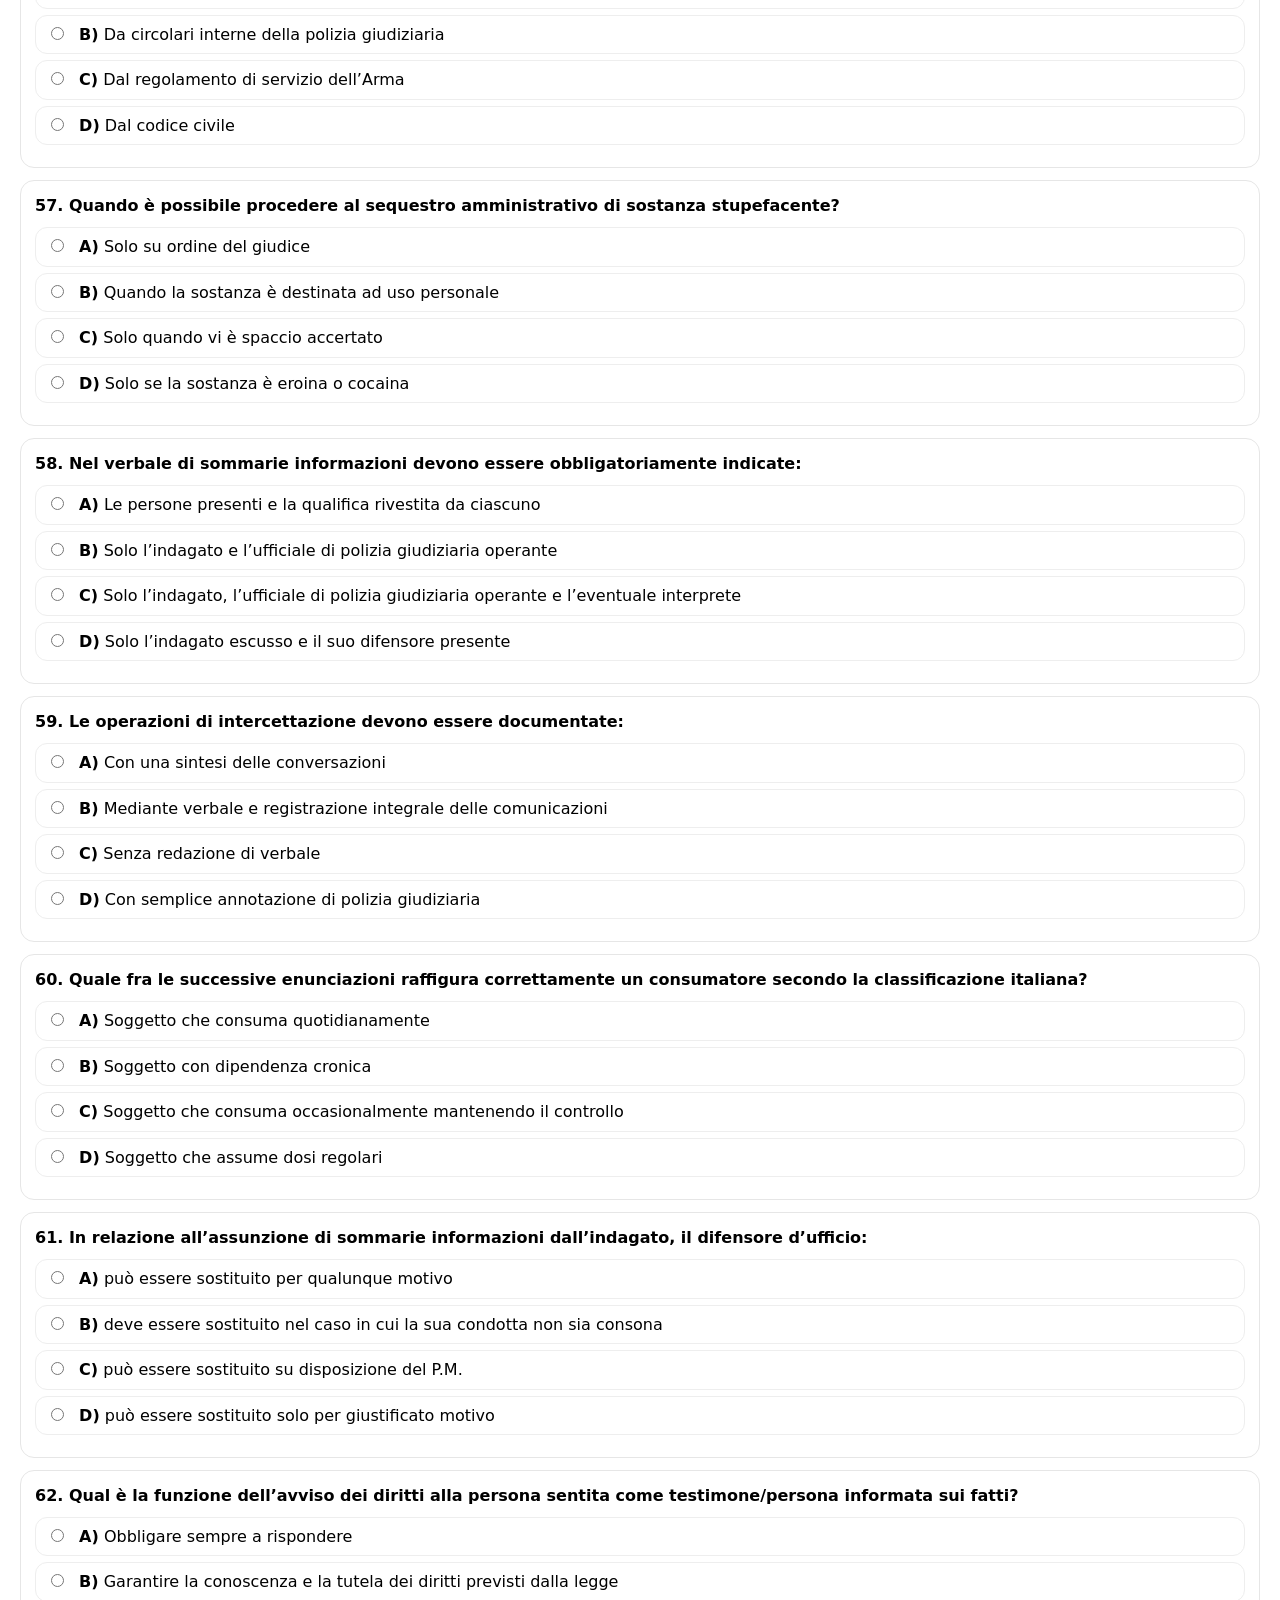
==== commit 98b531e2: "Add files via upload" ====
--- a/docs/index.html
+++ b/docs/index.html
@@ -3,870 +3,152 @@
 <head>
   <meta charset="utf-8" />
   <meta name="viewport" content="width=device-width,initial-scale=1" />
-  <title>Moodle SCM – Tecniche Investigative</title>
-  <meta name="description" content="Quiz Tecniche Investigative: domande random, opzioni rimescolate, feedback immediato, flag, ricerca, timer, salvataggio." />
+  <title>Quiz esercitazione</title>
   <style>
-    :root{
-      --bg:#ffffff; --fg:#111; --muted:#6b7280;
-      --card:#ffffff; --soft:#f5f6f8; --border:#e6e8ee;
-      --shadow: 0 10px 30px rgba(0,0,0,.07);
-      --radius: 18px; --radius2: 14px;
-      --accent:#111;
-      --okbg:#f2fbf4; --okbd:#bfe6c6;
-      --badbg:#fff3f3; --badbd:#f2b8b5;
-      --warnbg:#fff8e6; --warnbd:#f4d483;
-      --maxw: 1180px;
-    }
-    [data-theme="dark"]{
-      --bg:#0b0c10; --fg:#f3f4f6; --muted:#9aa3b2;
-      --card:#10131a; --soft:#141827; --border:#232a3a;
-      --shadow: 0 16px 42px rgba(0,0,0,.35);
-      --accent:#f3f4f6;
-      --okbg:#102317; --okbd:#2c7a47;
-      --badbg:#2a1414; --badbd:#a44646;
-      --warnbg:#2a2314; --warnbd:#9b8437;
-    }
-    *{ box-sizing:border-box; }
-    html, body{ height:100%; }
-    body{
-      margin:0; padding:16px;
-      font-family: system-ui, -apple-system, Segoe UI, Roboto, Arial;
-      background: var(--bg); color: var(--fg);
-      line-height: 1.35;
-    }
-    .wrap{ max-width: var(--maxw); margin: 0 auto; }
+    body { font-family: system-ui, -apple-system, Segoe UI, Roboto, Arial; margin: 20px; line-height: 1.35; }
+    .top { display:flex; gap:10px; flex-wrap:wrap; align-items:center; }
+    button { padding:10px 14px; border:1px solid #ddd; border-radius:10px; background:#fff; cursor:pointer; }
+    button:hover { background:#f6f6f6; }
+    .pill { padding:6px 10px; border:1px solid #ddd; border-radius:999px; }
+    .q { border:1px solid #e6e6e6; border-radius:14px; padding:14px; margin:12px 0; }
+    .q h3 { margin:0 0 10px; font-size:16px; }
+    .opt { display:block; padding:8px 10px; border:1px solid #eee; border-radius:12px; margin:6px 0; cursor:pointer; }
+    .opt input { margin-right:10px; }
+    .correct { border-color: #bfe6c6; background: #f2fbf4; }
+    .wrong { border-color: #f2b8b5; background: #fff3f3; }
+    .muted { color:#666; font-size: 13px; }
+    .sticky { position:sticky; top:10px; background:rgba(255,255,255,.92); backdrop-filter: blur(8px); padding:10px; border:1px solid #eee; border-radius:14px; margin-bottom:12px; }
+  </style>
+</head>
+<body>
+  <div class="sticky top">
+    <button id="new">Nuovo quiz (random)</button>
+    <button id="grade">Correggi</button>
+    <span class="pill" id="status">Caricamento...</span>
+    <span class="muted">Le opzioni vengono rimescolate: la corretta non è sempre “A”.</span>
+  </div>
 
-    /* Topbar */
-    .topbar{
-      position: sticky; top: 10px; z-index: 50;
-      background: color-mix(in srgb, var(--bg) 90%, transparent);
-      backdrop-filter: blur(10px);
-      border: 1px solid var(--border);
-      border-radius: var(--radius);
-      box-shadow: var(--shadow);
-      padding: 12px;
-      display:flex; gap:10px; align-items:center; justify-content:space-between;
-      flex-wrap:wrap;
-    }
-    .left, .right{ display:flex; gap:10px; align-items:center; flex-wrap:wrap; }
+  <div id="quiz"></div>
 
-    .brand{
-      display:flex; gap:10px; align-items:center;
-      padding: 8px 10px;
-      border-radius: 999px;
-      border: 1px solid var(--border);
-      background: var(--card);
-    }
-    .dot{ width:10px; height:10px; border-radius:999px; background: var(--accent); opacity: .7; }
-    .brand b{ font-size: 14px; }
-    .brand span{ color: var(--muted); font-size: 13px; }
+  <script>
+    let QUESTIONS = [];
+    let RENDERED = []; // {id, correctIndex, options:[{label,text,isCorrect}], chosenIndex}
 
-    button, input{
-      font: inherit;
-      color: var(--fg);
-      background: var(--card);
-      border: 1px solid var(--border);
-      border-radius: 999px;
-      padding: 10px 12px;
-    }
-    button{ cursor:pointer; }
-    button:hover{ background: var(--soft); }
-    button:disabled{ opacity: .55; cursor:not-allowed; }
-
-    .pill{
-      padding: 8px 10px;
-      border-radius: 999px;
-      border: 1px solid var(--border);
-      background: var(--card);
-      color: var(--muted);
-      font-size: 13px;
-      white-space: nowrap;
-    }
-    .progress{
-      height: 10px;
-      width: 240px; max-width: 55vw;
-      border-radius: 999px;
-      border: 1px solid var(--border);
-      background: var(--soft);
-      overflow: hidden;
-    }
-    .progress > div{
-      height: 100%;
-      width: 0%;
-      background: var(--accent);
-      opacity: .85;
+    function shuffle(arr){
+      for (let i = arr.length - 1; i > 0; i--){
+        const j = Math.floor(Math.random() * (i + 1));
+        [arr[i], arr[j]] = [arr[j], arr[i]];
+      }
+      return arr;
     }
 
-    /* Layout */
-    .grid{
-      margin-top: 14px;
-      display: grid;
-      grid-template-columns: 1fr 360px;
-      gap: 14px;
-      align-items: start;
-    }
-    @media (max-width: 980px){
-      .grid{ grid-template-columns: 1fr; }
-      .side{ order: 2; }
-    }
-    .card{
-      border: 1px solid var(--border);
-      border-radius: var(--radius);
-      background: var(--card);
-      box-shadow: var(--shadow);
-      padding: 14px;
+    function esc(s){
+      return String(s).replace(/[&<>"']/g, m => ({'&':'&amp;','<':'&lt;','>':'&gt;','"':'&quot;',"'":'&#39;'}[m]));
     }
 
-    /* Main */
-    .subtitle{ color: var(--muted); font-size: 13px; display:flex; gap:10px; flex-wrap:wrap; align-items:center; }
-    .qtitle{ margin: 10px 0 10px; font-size: 18px; }
-    .opts{ display:flex; flex-direction:column; gap: 10px; margin-top: 8px; }
-
-    .opt{
-      display:flex; gap:10px; align-items:flex-start;
-      padding: 12px 12px;
-      border: 1px solid var(--border);
-      border-radius: var(--radius2);
-      cursor:pointer;
-      background: color-mix(in srgb, var(--card) 92%, transparent);
-    }
-    .opt:hover{ background: var(--soft); }
-    .opt input{ margin-top: 3px; }
-    .opt.correct{ border-color: var(--okbd); background: var(--okbg); }
-    .opt.wrong{ border-color: var(--badbd); background: var(--badbg); }
-    .opt.warn{ border-color: var(--warnbd); background: var(--warnbg); }
-
-    .row{ display:flex; gap:10px; flex-wrap:wrap; align-items:center; justify-content:space-between; }
-    .actions{ display:flex; gap:10px; flex-wrap:wrap; align-items:center; }
-    .sep{ height:1px; background: var(--border); margin: 12px 0; }
-    .muted{ color: var(--muted); font-size: 13px; }
-
-    .toggle{
-      display:flex; gap:10px; align-items:center;
-      padding: 10px 12px;
-      border-radius: 999px;
-      border: 1px solid var(--border);
-      background: var(--card);
+    async function load(){
+      const res = await fetch('./questions.json', { cache: 'no-store' });
+      QUESTIONS = await res.json();
     }
 
-    /* Side */
-    .side .head{ display:flex; gap:10px; flex-wrap:wrap; align-items:center; justify-content:space-between; }
-    .search{
-      width: 100%;
-      border-radius: 14px;
-      padding: 11px 12px;
-      background: var(--soft);
-      border: 1px solid var(--border);
-    }
-    .filters{
-      display:flex; gap:8px; flex-wrap:wrap; margin-top: 10px;
-    }
-    .chip{
-      padding: 7px 10px;
-      border-radius: 999px;
-      border: 1px solid var(--border);
-      background: var(--card);
-      color: var(--muted);
-      cursor:pointer;
-      user-select:none;
-      font-size: 13px;
-    }
-    .chip.on{ background: var(--soft); color: var(--fg); border-color: color-mix(in srgb, var(--accent) 35%, var(--border)); }
+    function render(){
+      const quizEl = document.getElementById('quiz');
+      quizEl.innerHTML = '';
+      RENDERED = [];
 
-    .nums{
-      margin-top: 10px;
-      display:grid;
-      grid-template-columns: repeat(8, 1fr);
-      gap: 8px;
-    }
-    .num{
-      padding: 10px 0;
-      border-radius: 12px;
-      border: 1px solid var(--border);
-      background: var(--card);
-      text-align:center;
-      cursor:pointer;
-      user-select:none;
-      font-size: 13px;
-    }
-    .num:hover{ background: var(--soft); }
-    .num.cur{ outline: 2px solid color-mix(in srgb, var(--accent) 55%, transparent); }
-    .num.ans{ border-color: color-mix(in srgb, var(--accent) 35%, var(--border)); }
-    .num.flag{ background: color-mix(in srgb, var(--soft) 65%, transparent); }
-    .num.bad{ border-color: var(--badbd); }
-    .num.ok{ border-color: var(--okbd); }
+      const qs = shuffle([...QUESTIONS]); // domande random
 
-    dialog{
-      border: 1px solid var(--border);
-      border-radius: var(--radius);
-      padding: 0;
-      width: min(760px, 92vw);
-      background: var(--card);
-      color: var(--fg);
-      box-shadow: var(--shadow);
-    }
-    dialog::backdrop{ background: rgba(0,0,0,.35); }
-    .dlgHead{ padding: 14px; border-bottom: 1px solid var(--border); display:flex; justify-content:space-between; align-items:center; }
-    .dlgBody{ padding: 14px; }
-    .dlgFoot{ padding: 14px; border-top: 1px solid var(--border); display:flex; justify-content:flex-end; gap:10px; flex-wrap:wrap; }
-    .formRow{ display:flex; gap:12px; flex-wrap:wrap; align-items:center; margin: 10px 0; }
-    .formRow label{ display:flex; gap:10px; align-items:center; }
-    input[type="checkbox"]{ width:18px; height:18px; }
-    input[type="number"]{ width: 130px; border-radius: 12px; padding: 10px 12px; border: 1px solid var(--border); }
+      qs.forEach((q, idx) => {
+        // nel tuo file la corretta è sempre la A: quindi options.A è corretta
+        const opts = [
+          { key:'A', text:q.options.A, isCorrect:true },
+          { key:'B', text:q.options.B, isCorrect:false },
+          { key:'C', text:q.options.C, isCorrect:false },
+          { key:'D', text:q.options.D, isCorrect:false },
+        ];
 
-    .toast{
-      position: fixed;
-      right: 18px;
-      bottom: 18px;
-      border: 1px solid var(--border);
-      background: var(--card);
-      border-radius: 14px;
-      box-shadow: var(--shadow);
-      padding: 10px 12px;
-      color: var(--muted);
-      opacity: 0;
-      transform: translateY(8px);
-      transition: .2s ease;
-      pointer-events:none;
-      z-index: 999;
-    }
-    .toast.show{ opacity: 1; transform: translateY(0); }
-  </style>
-</head>
+        shuffle(opts); // opzioni random
+        const correctIndex = opts.findIndex(o => o.isCorrect);
 
-<body>
-<div class="wrap">
+        const labels = ['A','B','C','D'];
+        const mapped = opts.map((o, i) => ({ label: labels[i], text: o.text, isCorrect: o.isCorrect }));
 
-  <div class="topbar">
-    <div class="left">
-      <div class="brand" title="Quiz">
-        <div class="dot"></div>
-        <div>
-          <b>Moodle SCM</b><br/>
-          <span id="smallStatus">Tecniche Investigative</span>
-        </div>
-      </div>
+        const card = document.createElement('div');
+        card.className = 'q';
+        card.dataset.qid = q.id;
 
-      <button id="newBtn" title="Nuovo quiz (N)">Nuovo</button>
-      <button id="gradeBtn" title="Correggi (G)">Correggi</button>
-      <button id="reviewBtn" title="Vai alla prima sbagliata" style="display:none;">Rivedi errori</button>
-      <button id="settingsBtn" title="Impostazioni (S)">Impostazioni</button>
-      <span class="pill" id="scorePill">—</span>
-    </div>
+        card.innerHTML = `
+          <h3>${idx+1}. ${esc(q.question)}</h3>
+          <div class="opts">
+            ${mapped.map((o, i) => `
+              <label class="opt" data-idx="${i}">
+                <input type="radio" name="q_${q.id}" value="${i}">
+                <strong>${o.label})</strong> ${esc(o.text)}
+              </label>
+            `).join('')}
+          </div>
+          <div class="muted" style="margin-top:8px;"></div>
+        `;
 
-    <div class="right">
-      <div class="progress" aria-label="Progresso"><div id="bar"></div></div>
-      <span class="pill" id="timerPill" style="display:none;">⏱️ <span id="timerTxt">00:00</span></span>
-      <button id="themeBtn" title="Tema">🌙</button>
-    </div>
-  </div>
+        // store
+        RENDERED.push({ id:q.id, correctIndex, options:mapped, chosenIndex:null });
 
-  <div class="grid">
-    <main class="card">
-      <div class="subtitle" id="subtitle"></div>
-      <h2 class="qtitle" id="qtitle"></h2>
+        // handlers
+        card.querySelectorAll('input[type="radio"]').forEach(inp => {
+          inp.addEventListener('change', (e) => {
+            const chosen = Number(e.target.value);
+            const r = RENDERED.find(x => x.id === q.id);
+            r.chosenIndex = chosen;
+          });
+        });
 
-      <div class="opts" id="opts"></div>
+        quizEl.appendChild(card);
+      });
 
-      <div class="sep"></div>
-
-      <div class="row">
-        <div class="actions">
-          <button id="prevBtn" title="Prev (←)">← Prev</button>
-          <button id="nextBtn" title="Next (→)">Next →</button>
-
-          <button id="flagBtn" title="Segna/Unsegna (F)">🚩 Segna</button>
-          <button id="jumpUnansweredBtn" title="Vai alla prima non risposta" style="display:none;">Vai a non risposte</button>
-        </div>
-
-        <div class="actions">
-          <div class="toggle" title="Mostra subito giusta/sbagliata">
-            <label style="display:flex;gap:10px;align-items:center;cursor:pointer;">
-              <input type="checkbox" id="instantChk" checked />
-              Feedback subito
-            </label>
-          </div>
-          <button id="resetBtn" title="Cancella salvataggio">Reset</button>
-        </div>
-      </div>
-
-      <div class="sep"></div>
-      <div class="muted" id="feedback"></div>
-    </main>
-
-    <aside class="card side">
-      <div class="head">
-        <strong>Navigazione</strong>
-        <span class="pill" id="navPill">—</span>
-      </div>
-
-      <div style="margin-top:10px;">
-        <input id="searchBox" class="search" type="search" placeholder="Cerca testo nella domanda..." />
-        <div class="filters">
-          <div class="chip on" id="chipAll">Tutte</div>
-          <div class="chip" id="chipUnanswered">Non risposte</div>
-          <div class="chip" id="chipFlagged">Segnate 🚩</div>
-          <div class="chip" id="chipWrong">Sbagliate</div>
-        </div>
-      </div>
-
-      <div class="nums" id="nums"></div>
-
-      <div class="sep"></div>
-      <div class="muted">Le risposte sono salvate sul dispositivo (riprendi da dove eri).</div>
-    </aside>
-  </div>
-</div>
-
-<dialog id="dlg">
-  <div class="dlgHead">
-    <strong>Impostazioni</strong>
-    <button id="closeDlg">Chiudi</button>
-  </div>
-
-  <div class="dlgBody">
-    <div class="formRow">
-      <label><input type="checkbox" id="shuffleQ" checked /> Domande random</label>
-      <label><input type="checkbox" id="shuffleO" checked /> Opzioni random</label>
-    </div>
-
-    <div class="formRow">
-      <label>Numero domande:
-        <input type="number" id="limitN" min="1" step="1" placeholder="tutte" />
-      </label>
-
-      <label><input type="checkbox" id="useTimer" /> Timer</label>
-
-      <label>Minuti:
-        <input type="number" id="timerMin" min="1" step="1" value="30" />
-      </label>
-    </div>
-  </div>
-
-  <div class="dlgFoot">
-    <button id="applyBtn">Applica e ricomincia</button>
-  </div>
-</dialog>
-
-<div class="toast" id="toast">Salvato</div>
-
-<script>
-(() => {
-  const $ = (id) => document.getElementById(id);
-  const STORAGE_KEY = "quiz_state_tecniche_v1";
-
-  let SOURCE = [];
-  let state = {
-    settings: { shuffleQ: true, shuffleO: true, limitN: null, useTimer: false, timerMin: 30 },
-    order: [],
-    map: {},
-    answers: {},
-    flagged: {},
-    idx: 0,
-    graded: false,
-    wrongIds: [],
-    filter: "all",
-    search: "",
-    instant: true,  // feedback immediato di default
-    timer: { startTs: null, running: false }
-  };
-
-  function escapeHtml(s){
-    return String(s).replace(/[&<>"']/g, m => ({'&':'&amp;','<':'&lt;','>':'&gt;','"':'&quot;',"'":'&#39;'}[m]));
-  }
-  function shuffle(arr){
-    for (let i = arr.length - 1; i > 0; i--){
-      const j = Math.floor(Math.random() * (i + 1));
-      [arr[i], arr[j]] = [arr[j], arr[i]];
-    }
-    return arr;
-  }
-
-  function toast(msg){
-    const t = $("toast");
-    t.textContent = msg || "Salvato";
-    t.classList.add("show");
-    setTimeout(() => t.classList.remove("show"), 850);
-  }
-
-  function save(silent=false){
-    try{
-      localStorage.setItem(STORAGE_KEY, JSON.stringify(state));
-      if(!silent) toast("Salvato");
-    }catch(e){}
-  }
-  function loadSaved(){
-    try{
-      const raw = localStorage.getItem(STORAGE_KEY);
-      if(!raw) return false;
-      const s = JSON.parse(raw);
-      if(!s || !s.order || !s.map) return false;
-      state = s;
-      return true;
-    }catch(e){ return false; }
-  }
-  function resetSaved(){
-    localStorage.removeItem(STORAGE_KEY);
-  }
-
-  function currentId(){ return state.order[state.idx]; }
-  function answeredCount(){ return Object.keys(state.answers || {}).length; }
-  function totalCount(){ return (state.order || []).length; }
-
-  function buildQuizFromSource(){
-    let src = [...SOURCE].sort((a,b)=>a.id-b.id);
-    const n = state.settings.limitN;
-    if (Number.isFinite(n) && n > 0) src = src.slice(0, n);
-
-    let ids = src.map(q => q.id);
-    if (state.settings.shuffleQ) shuffle(ids);
-
-    const labels = ["A","B","C","D"];
-    const map = {};
-
-    for(const q of src){
-      // Nel tuo Word la corretta è A: qui resta corretta anche dopo shuffle opzioni
-      let opts = [
-        { text: q.options.A, isCorrect: true },
-        { text: q.options.B, isCorrect: false },
-        { text: q.options.C, isCorrect: false },
-        { text: q.options.D, isCorrect: false },
-      ];
-      if (state.settings.shuffleO) shuffle(opts);
-
-      const mapped = opts.map((o,i) => ({ label: labels[i], text: o.text, isCorrect: o.isCorrect }));
-      const correctIndex = mapped.findIndex(o => o.isCorrect);
-
-      map[q.id] = { question: q.question, options: mapped, correctIndex };
+      document.getElementById('status').textContent = `Domande: ${QUESTIONS.length}`;
     }
 
-    state.order = ids;
-    state.map = map;
-    state.answers = {};
-    state.flagged = {};
-    state.idx = 0;
-    state.graded = false;
-    state.wrongIds = [];
-    state.filter = "all";
-    state.search = "";
-    state.instant = true;
-    state.timer = { startTs: null, running: false };
+    function grade(){
+      let correct = 0;
 
-    save(true);
-    updateTimerUI();
-    startTimerIfNeeded(true);
-    renderAll();
-  }
+      RENDERED.forEach(r => {
+        const card = document.querySelector(`.q[data-qid="${r.id}"]`);
+        const optLabels = card.querySelectorAll('.opt');
 
-  // Timer
-  let timerHandle = null;
-  function pad2(n){ return String(n).padStart(2,'0'); }
-  function updateTimerUI(){
-    $("timerPill").style.display = state.settings.useTimer ? "" : "none";
-  }
-  function stopTimer(){ if(timerHandle) clearInterval(timerHandle); timerHandle = null; }
-  function startTimerIfNeeded(restart=false){
-    stopTimer();
-    if(!state.settings.useTimer){
-      state.timer = { startTs: null, running: false };
-      $("timerTxt").textContent = "00:00";
-      save(true);
-      return;
-    }
-    if(restart || !state.timer || !state.timer.running || !state.timer.startTs){
-      state.timer = { startTs: Date.now(), running: true };
-      save(true);
-    }
-    tickTimer();
-    timerHandle = setInterval(tickTimer, 1000);
-  }
-  function tickTimer(){
-    if(!state.settings.useTimer) return;
-    if(!state.timer || !state.timer.running || !state.timer.startTs) return;
+        // reset styles
+        optLabels.forEach(l => l.classList.remove('correct','wrong'));
 
-    const mins = Number(state.settings.timerMin || 30);
-    const limitMs = mins * 60 * 1000;
-    const elapsed = Date.now() - state.timer.startTs;
-    const left = Math.max(0, limitMs - elapsed);
+        // mark correct
+        if (r.correctIndex >= 0) optLabels[r.correctIndex].classList.add('correct');
 
-    const mm = Math.floor(left / 60000);
-    const ss = Math.floor((left % 60000) / 1000);
-    $("timerTxt").textContent = `${pad2(mm)}:${pad2(ss)}`;
+        // mark wrong chosen
+        if (r.chosenIndex != null && r.chosenIndex !== r.correctIndex) {
+          optLabels[r.chosenIndex].classList.add('wrong');
+        }
 
-    if(left === 0){
-      state.timer.running = false;
-      save(true);
-      gradeAll(true);
-      stopTimer();
-      alert("Tempo scaduto: quiz corretto.");
-    }
-  }
-
-  // Grading
-  function gradeAll(silent=false){
-    const wrong = [];
-    for(const id of state.order){
-      const q = state.map[id];
-      const chosen = state.answers[id];
-      if(chosen === undefined || chosen !== q.correctIndex) wrong.push(id);
-    }
-    state.graded = true;
-    state.wrongIds = wrong;
-    save(silent);
-
-    $("reviewBtn").style.display = wrong.length ? "" : "none";
-    renderQuestion();
-    renderSide();
-    updateTop();
-    updateJumpButtons();
-    renderFeedbackSummary();
-  }
-  function renderFeedbackSummary(){
-    const total = totalCount();
-    const wrong = (state.wrongIds || []).length;
-    const correct = total - wrong;
-    const unanswered = state.order.filter(id => state.answers[id] === undefined).length;
-    $("feedback").textContent = `Risultato: ${correct}/${total}. Errori: ${wrong}. Non risposte: ${unanswered}.`;
-  }
-
-  // UI
-  function updateTop(){
-    const total = totalCount();
-    const ans = answeredCount();
-    const wrong = (state.wrongIds || []).length;
-    const correct = total ? (total - wrong) : 0;
-
-    const pct = total ? Math.round((ans/total)*100) : 0;
-    $("bar").style.width = pct + "%";
-
-    $("navPill").textContent = `${ans}/${total}`;
-    $("smallStatus").textContent = state.graded ? `Punteggio: ${correct}/${total}` : `Tecniche Investigative • Risposte: ${ans}/${total}`;
-    $("scorePill").textContent = state.graded ? `✅ ${correct}/${total}` : `⏳ ${ans}/${total}`;
-  }
-
-  function updateJumpButtons(){
-    const unanswered = state.order.some(id => state.answers[id] === undefined);
-    $("jumpUnansweredBtn").style.display = unanswered ? "" : "none";
-  }
-
-  function renderQuestion(){
-    const id = currentId();
-    const q = state.map[id];
-    const total = totalCount();
-
-    $("subtitle").innerHTML = `
-      <span class="pill">Domanda ${state.idx+1} / ${total}</span>
-      ${state.flagged[id] ? '<span class="pill">🚩 Segnata</span>' : ''}
-      ${state.answers[id] !== undefined ? '<span class="pill">Risposta data</span>' : '<span class="pill">Non risposta</span>'}
-    `;
-
-    $("qtitle").textContent = q.question;
-
-    const chosen = state.answers[id];
-    const optsEl = $("opts");
-    optsEl.innerHTML = "";
-
-    q.options.forEach((o, i) => {
-      const lab = document.createElement("label");
-      lab.className = "opt";
-
-      const inp = document.createElement("input");
-      inp.type = "radio";
-      inp.name = "q_" + id;
-      inp.value = String(i);
-      inp.checked = (chosen === i);
-
-      inp.addEventListener("change", () => {
-        state.answers[id] = i;
-        state.graded = false;
-        state.wrongIds = [];
-        $("reviewBtn").style.display = "none";
-
-        save(true);
-        updateTop();
-        updateJumpButtons();
-        renderSide();
-        if(state.instant) markCurrentInstant();
-        else $("feedback").textContent = "";
+        if (r.chosenIndex === r.correctIndex) correct++;
+        const info = card.querySelector('.muted');
+        info.textContent = (r.chosenIndex == null)
+          ? 'Non hai risposto.'
+          : (r.chosenIndex === r.correctIndex ? '✅ Corretta' : '❌ Sbagliata');
       });
 
-      const text = document.createElement("div");
-      text.innerHTML = `<strong>${o.label})</strong> ${escapeHtml(o.text)}`;
-
-      lab.appendChild(inp);
-      lab.appendChild(text);
-      optsEl.appendChild(lab);
-    });
-
-    $("prevBtn").disabled = state.idx === 0;
-    $("nextBtn").disabled = state.idx === total - 1;
-
-    $("flagBtn").textContent = state.flagged[id] ? "🚩 Segnata" : "🚩 Segna";
-
-    if(state.graded) markCurrentGraded();
-    if(state.instant && state.answers[id] !== undefined) markCurrentInstant();
-  }
-
-  function markCurrentGraded(){
-    const id = currentId();
-    const q = state.map[id];
-    const chosen = state.answers[id];
-    const labels = Array.from(document.querySelectorAll("#opts .opt"));
-
-    labels.forEach((el, idx) => {
-      el.classList.remove("correct","wrong","warn");
-      if(idx === q.correctIndex) el.classList.add("correct");
-      if(chosen !== undefined && chosen !== q.correctIndex && idx === chosen) el.classList.add("wrong");
-      if(chosen === undefined && idx === q.correctIndex) el.classList.add("warn");
-    });
-  }
-
-  function markCurrentInstant(){
-    const id = currentId();
-    const q = state.map[id];
-    const chosen = state.answers[id];
-    const labels = Array.from(document.querySelectorAll("#opts .opt"));
-
-    labels.forEach(el => el.classList.remove("correct","wrong","warn"));
-    if(chosen === undefined) return;
-
-    if(chosen === q.correctIndex){
-      labels[chosen].classList.add("correct");
-      $("feedback").textContent = "✅ Corretta";
-    } else {
-      labels[chosen].classList.add("wrong");
-      labels[q.correctIndex].classList.add("correct");
-      $("feedback").textContent = "❌ Sbagliata (mostro anche la corretta)";
-    }
-  }
-
-  function passesFilter(id){
-    const q = state.map[id];
-    const chosen = state.answers[id];
-    const flagged = !!state.flagged[id];
-    const wrong = state.graded && chosen !== undefined && chosen !== q.correctIndex;
-
-    if(state.search){
-      const hay = (q.question || "").toLowerCase();
-      if(!hay.includes(state.search.toLowerCase())) return false;
-    }
-    if(state.filter === "all") return true;
-    if(state.filter === "unanswered") return chosen === undefined;
-    if(state.filter === "flagged") return flagged;
-    if(state.filter === "wrong") return state.graded && wrong;
-    return true;
-  }
-
-  function renderSide(){
-    const nums = $("nums");
-    nums.innerHTML = "";
-
-    state.order.forEach((id, i) => {
-      if(!passesFilter(id)) return;
-
-      const q = state.map[id];
-      const chosen = state.answers[id];
-
-      const d = document.createElement("div");
-      d.className = "num";
-      d.textContent = String(i+1);
-
-      if(i === state.idx) d.classList.add("cur");
-      if(chosen !== undefined) d.classList.add("ans");
-      if(state.flagged[id]) d.classList.add("flag");
-
-      if(state.graded && chosen !== undefined){
-        if(chosen === q.correctIndex) d.classList.add("ok");
-        else d.classList.add("bad");
-      }
-
-      d.title = `Vai alla domanda ${i+1}`;
-      d.addEventListener("click", () => {
-        state.idx = i;
-        save(true);
-        renderAll();
-      });
-
-      nums.appendChild(d);
-    });
-  }
-
-  function renderAll(){
-    $("searchBox").value = state.search || "";
-    $("instantChk").checked = !!state.instant;
-
-    $("chipAll").classList.toggle("on", state.filter === "all");
-    $("chipUnanswered").classList.toggle("on", state.filter === "unanswered");
-    $("chipFlagged").classList.toggle("on", state.filter === "flagged");
-    $("chipWrong").classList.toggle("on", state.filter === "wrong");
-
-    renderQuestion();
-    renderSide();
-    updateTop();
-    updateJumpButtons();
-    if(state.graded) renderFeedbackSummary();
-  }
-
-  // Events
-  function setFilter(f){
-    state.filter = f;
-    save(true);
-    renderSide();
-  }
-
-  $("chipAll").addEventListener("click", () => setFilter("all"));
-  $("chipUnanswered").addEventListener("click", () => setFilter("unanswered"));
-  $("chipFlagged").addEventListener("click", () => setFilter("flagged"));
-  $("chipWrong").addEventListener("click", () => {
-    if(!state.graded){
-      alert("Prima premi “Correggi” per vedere le sbagliate.");
-      return;
-    }
-    setFilter("wrong");
-  });
-
-  $("searchBox").addEventListener("input", (e) => {
-    state.search = e.target.value.trim();
-    save(true);
-    renderSide();
-  });
-
-  $("prevBtn").addEventListener("click", () => {
-    if(state.idx > 0){ state.idx--; save(true); renderAll(); }
-  });
-  $("nextBtn").addEventListener("click", () => {
-    if(state.idx < totalCount() - 1){ state.idx++; save(true); renderAll(); }
-  });
-
-  $("flagBtn").addEventListener("click", () => {
-    const id = currentId();
-    state.flagged[id] = !state.flagged[id];
-    save(true);
-    renderAll();
-  });
-
-  $("instantChk").addEventListener("change", (e) => {
-    state.instant = !!e.target.checked;
-    save(true);
-    if(state.instant) markCurrentInstant();
-    else if(state.graded) markCurrentGraded();
-    else $("feedback").textContent = "";
-  });
-
-  $("newBtn").addEventListener("click", () => buildQuizFromSource());
-  $("gradeBtn").addEventListener("click", () => { gradeAll(true); toast("Corretto"); });
-
-  $("reviewBtn").addEventListener("click", () => {
-    if(!state.graded || !(state.wrongIds || []).length) return;
-    const firstWrong = state.wrongIds[0];
-    const i = state.order.indexOf(firstWrong);
-    if(i >= 0){ state.idx = i; save(true); renderAll(); }
-  });
-
-  $("jumpUnansweredBtn").addEventListener("click", () => {
-    const i = state.order.findIndex(id => state.answers[id] === undefined);
-    if(i >= 0){ state.idx = i; save(true); renderAll(); }
-    else alert("Hai risposto a tutte.");
-  });
-
-  $("resetBtn").addEventListener("click", () => {
-    if(confirm("Vuoi cancellare il salvataggio e ricominciare?")){
-      resetSaved();
-      location.reload();
-    }
-  });
-
-  // Settings dialog
-  const dlg = $("dlg");
-  $("settingsBtn").addEventListener("click", () => {
-    $("shuffleQ").checked = !!state.settings.shuffleQ;
-    $("shuffleO").checked = !!state.settings.shuffleO;
-    $("limitN").value = state.settings.limitN ?? "";
-    $("useTimer").checked = !!state.settings.useTimer;
-    $("timerMin").value = state.settings.timerMin ?? 30;
-    dlg.showModal();
-  });
-  $("closeDlg").addEventListener("click", () => dlg.close());
-  $("applyBtn").addEventListener("click", () => {
-    state.settings.shuffleQ = $("shuffleQ").checked;
-    state.settings.shuffleO = $("shuffleO").checked;
-
-    const lim = $("limitN").value.trim();
-    state.settings.limitN = lim ? Math.max(1, parseInt(lim,10)) : null;
-
-    state.settings.useTimer = $("useTimer").checked;
-    state.settings.timerMin = Math.max(1, parseInt($("timerMin").value || "30", 10));
-
-    dlg.close();
-    updateTimerUI();
-    buildQuizFromSource();
-  });
-
-  // Theme
-  function setTheme(t){
-    document.documentElement.setAttribute("data-theme", t);
-    localStorage.setItem("quiz_theme", t);
-    $("themeBtn").textContent = (t === "dark") ? "☀️" : "🌙";
-  }
-  $("themeBtn").addEventListener("click", () => {
-    const cur = document.documentElement.getAttribute("data-theme") || "light";
-    setTheme(cur === "dark" ? "light" : "dark");
-  });
-
-  // Shortcuts
-  document.addEventListener("keydown", (e) => {
-    if(e.target && (e.target.tagName === "INPUT" || e.target.tagName === "TEXTAREA")) return;
-
-    if(e.key === "ArrowLeft") $("prevBtn").click();
-    if(e.key === "ArrowRight") $("nextBtn").click();
-    if(e.key === "f" || e.key === "F") $("flagBtn").click();
-    if(e.key === "g" || e.key === "G") $("gradeBtn").click();
-    if(e.key === "n" || e.key === "N") $("newBtn").click();
-    if(e.key === "s" || e.key === "S") $("settingsBtn").click();
-  });
-
-  // Load questions.json
-  async function loadQuestions(){
-    const res = await fetch("./questions.json", { cache: "no-store" });
-    if(!res.ok) throw new Error("Impossibile caricare questions.json");
-    const data = await res.json();
-    if(!Array.isArray(data) || !data.length) throw new Error("questions.json vuoto o non valido");
-    return data;
-  }
-
-  (async () => {
-    const theme = localStorage.getItem("quiz_theme") || "light";
-    setTheme(theme);
-
-    try{
-      SOURCE = await loadQuestions();
-    }catch(err){
-      $("smallStatus").textContent = "Errore caricamento domande";
-      $("scorePill").textContent = "❌";
-      $("feedback").textContent =
-        "Non riesco a leggere ./questions.json. Controlla che sia in docs/ insieme a index.html e ricarica la pagina.";
-      console.error(err);
-      return;
+      document.getElementById('status').textContent = `Punteggio: ${correct}/${RENDERED.length}`;
+      window.scrollTo({ top: 0, behavior: 'smooth' });
     }
 
-    const hasSaved = loadSaved();
-    updateTimerUI();
+    document.getElementById('new').addEventListener('click', render);
+    document.getElementById('grade').addEventListener('click', grade);
 
-    // Forza feedback immediato anche se avevi un salvataggio vecchio
-    state.instant = true;
-    save(true);
-
-    if(!hasSaved || !state.order || !state.order.length || !state.map){
-      buildQuizFromSource();
-    } else {
-      startTimerIfNeeded(false);
-      renderAll();
-    }
-
-    updateTop();
-    updateJumpButtons();
-  })();
-})();
-</script>
+    (async () => {
+      try {
+        await load();
+        render();
+      } catch (e) {
+        document.getElementById('status').textContent = 'Errore: non trovo questions.json';
+        console.error(e);
+      }
+    })();
+  </script>
 </body>
 </html>
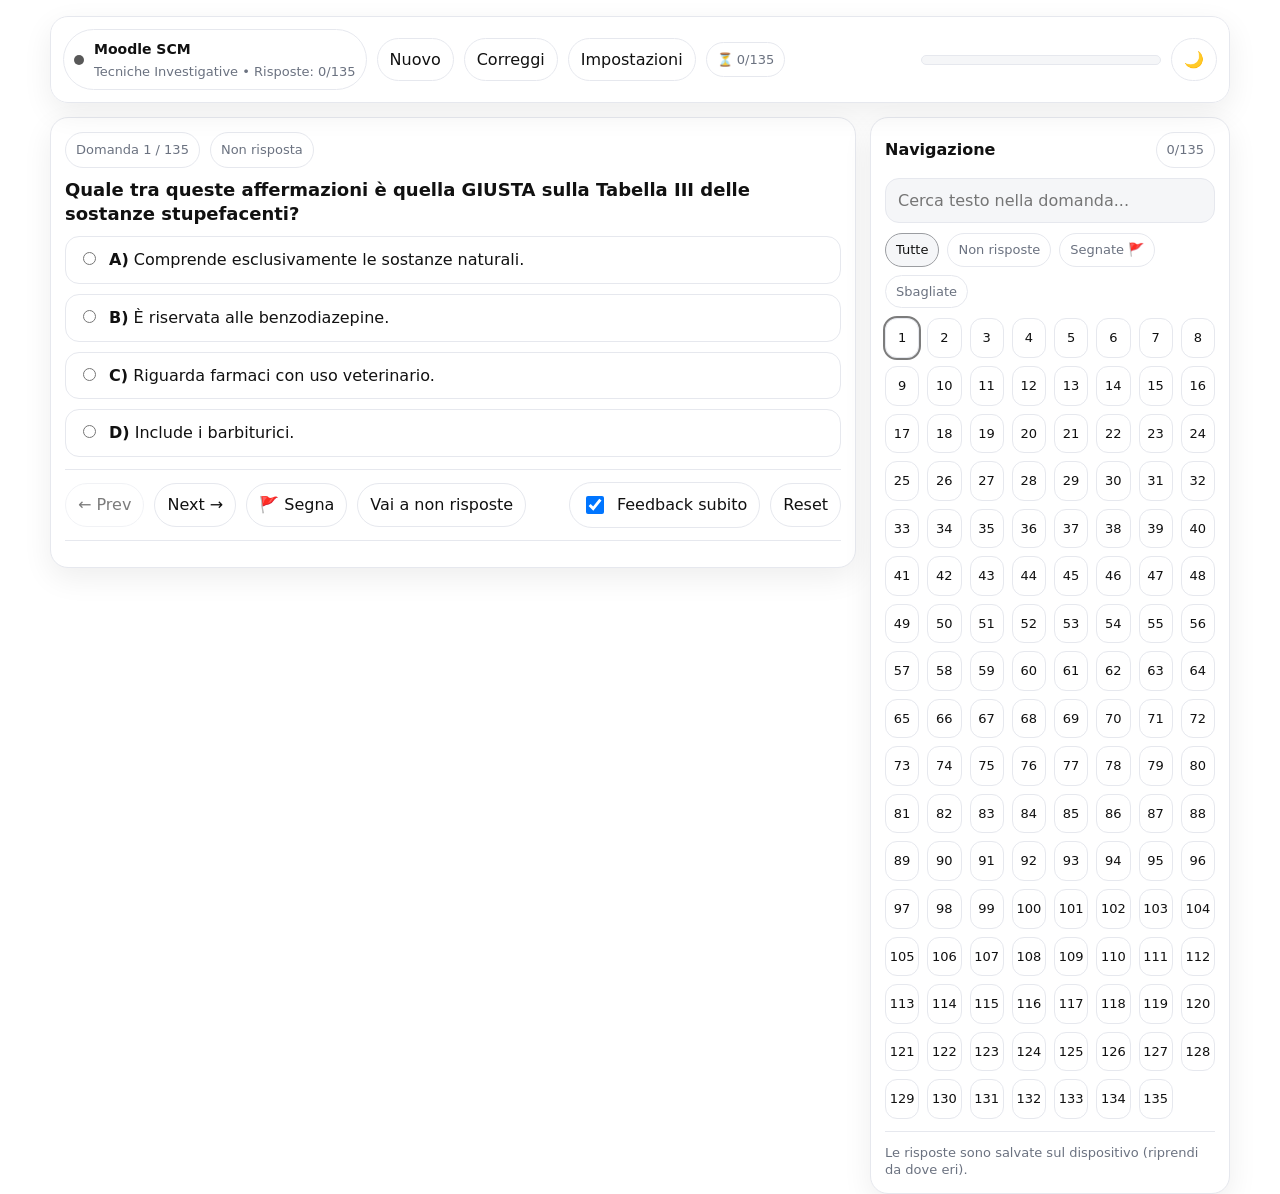
==== commit baa10101: "Update index.html" ====
--- a/docs/index.html
+++ b/docs/index.html
@@ -3,152 +3,870 @@
 <head>
   <meta charset="utf-8" />
   <meta name="viewport" content="width=device-width,initial-scale=1" />
-  <title>Quiz esercitazione</title>
+  <title>Moodle SCM – Tecniche Investigative</title>
+  <meta name="description" content="Quiz Tecniche Investigative: domande random, opzioni rimescolate, feedback immediato, flag, ricerca, timer, salvataggio." />
   <style>
-    body { font-family: system-ui, -apple-system, Segoe UI, Roboto, Arial; margin: 20px; line-height: 1.35; }
-    .top { display:flex; gap:10px; flex-wrap:wrap; align-items:center; }
-    button { padding:10px 14px; border:1px solid #ddd; border-radius:10px; background:#fff; cursor:pointer; }
-    button:hover { background:#f6f6f6; }
-    .pill { padding:6px 10px; border:1px solid #ddd; border-radius:999px; }
-    .q { border:1px solid #e6e6e6; border-radius:14px; padding:14px; margin:12px 0; }
-    .q h3 { margin:0 0 10px; font-size:16px; }
-    .opt { display:block; padding:8px 10px; border:1px solid #eee; border-radius:12px; margin:6px 0; cursor:pointer; }
-    .opt input { margin-right:10px; }
-    .correct { border-color: #bfe6c6; background: #f2fbf4; }
-    .wrong { border-color: #f2b8b5; background: #fff3f3; }
-    .muted { color:#666; font-size: 13px; }
-    .sticky { position:sticky; top:10px; background:rgba(255,255,255,.92); backdrop-filter: blur(8px); padding:10px; border:1px solid #eee; border-radius:14px; margin-bottom:12px; }
+    :root{
+      --bg:#ffffff; --fg:#111; --muted:#6b7280;
+      --card:#ffffff; --soft:#f5f6f8; --border:#e6e8ee;
+      --shadow: 0 10px 30px rgba(0,0,0,.07);
+      --radius: 18px; --radius2: 14px;
+      --accent:#111;
+      --okbg:#f2fbf4; --okbd:#bfe6c6;
+      --badbg:#fff3f3; --badbd:#f2b8b5;
+      --warnbg:#fff8e6; --warnbd:#f4d483;
+      --maxw: 1180px;
+    }
+    [data-theme="dark"]{
+      --bg:#0b0c10; --fg:#f3f4f6; --muted:#9aa3b2;
+      --card:#10131a; --soft:#141827; --border:#232a3a;
+      --shadow: 0 16px 42px rgba(0,0,0,.35);
+      --accent:#f3f4f6;
+      --okbg:#102317; --okbd:#2c7a47;
+      --badbg:#2a1414; --badbd:#a44646;
+      --warnbg:#2a2314; --warnbd:#9b8437;
+    }
+    *{ box-sizing:border-box; }
+    html, body{ height:100%; }
+    body{
+      margin:0; padding:16px;
+      font-family: system-ui, -apple-system, Segoe UI, Roboto, Arial;
+      background: var(--bg); color: var(--fg);
+      line-height: 1.35;
+    }
+    .wrap{ max-width: var(--maxw); margin: 0 auto; }
+
+    /* Topbar */
+    .topbar{
+      position: sticky; top: 10px; z-index: 50;
+      background: color-mix(in srgb, var(--bg) 90%, transparent);
+      backdrop-filter: blur(10px);
+      border: 1px solid var(--border);
+      border-radius: var(--radius);
+      box-shadow: var(--shadow);
+      padding: 12px;
+      display:flex; gap:10px; align-items:center; justify-content:space-between;
+      flex-wrap:wrap;
+    }
+    .left, .right{ display:flex; gap:10px; align-items:center; flex-wrap:wrap; }
+
+    .brand{
+      display:flex; gap:10px; align-items:center;
+      padding: 8px 10px;
+      border-radius: 999px;
+      border: 1px solid var(--border);
+      background: var(--card);
+    }
+    .dot{ width:10px; height:10px; border-radius:999px; background: var(--accent); opacity: .7; }
+    .brand b{ font-size: 14px; }
+    .brand span{ color: var(--muted); font-size: 13px; }
+
+    button, input{
+      font: inherit;
+      color: var(--fg);
+      background: var(--card);
+      border: 1px solid var(--border);
+      border-radius: 999px;
+      padding: 10px 12px;
+    }
+    button{ cursor:pointer; }
+    button:hover{ background: var(--soft); }
+    button:disabled{ opacity: .55; cursor:not-allowed; }
+
+    .pill{
+      padding: 8px 10px;
+      border-radius: 999px;
+      border: 1px solid var(--border);
+      background: var(--card);
+      color: var(--muted);
+      font-size: 13px;
+      white-space: nowrap;
+    }
+    .progress{
+      height: 10px;
+      width: 240px; max-width: 55vw;
+      border-radius: 999px;
+      border: 1px solid var(--border);
+      background: var(--soft);
+      overflow: hidden;
+    }
+    .progress > div{
+      height: 100%;
+      width: 0%;
+      background: var(--accent);
+      opacity: .85;
+    }
+
+    /* Layout */
+    .grid{
+      margin-top: 14px;
+      display: grid;
+      grid-template-columns: 1fr 360px;
+      gap: 14px;
+      align-items: start;
+    }
+    @media (max-width: 980px){
+      .grid{ grid-template-columns: 1fr; }
+      .side{ order: 2; }
+    }
+    .card{
+      border: 1px solid var(--border);
+      border-radius: var(--radius);
+      background: var(--card);
+      box-shadow: var(--shadow);
+      padding: 14px;
+    }
+
+    /* Main */
+    .subtitle{ color: var(--muted); font-size: 13px; display:flex; gap:10px; flex-wrap:wrap; align-items:center; }
+    .qtitle{ margin: 10px 0 10px; font-size: 18px; }
+    .opts{ display:flex; flex-direction:column; gap: 10px; margin-top: 8px; }
+
+    .opt{
+      display:flex; gap:10px; align-items:flex-start;
+      padding: 12px 12px;
+      border: 1px solid var(--border);
+      border-radius: var(--radius2);
+      cursor:pointer;
+      background: color-mix(in srgb, var(--card) 92%, transparent);
+    }
+    .opt:hover{ background: var(--soft); }
+    .opt input{ margin-top: 3px; }
+    .opt.correct{ border-color: var(--okbd); background: var(--okbg); }
+    .opt.wrong{ border-color: var(--badbd); background: var(--badbg); }
+    .opt.warn{ border-color: var(--warnbd); background: var(--warnbg); }
+
+    .row{ display:flex; gap:10px; flex-wrap:wrap; align-items:center; justify-content:space-between; }
+    .actions{ display:flex; gap:10px; flex-wrap:wrap; align-items:center; }
+    .sep{ height:1px; background: var(--border); margin: 12px 0; }
+    .muted{ color: var(--muted); font-size: 13px; }
+
+    .toggle{
+      display:flex; gap:10px; align-items:center;
+      padding: 10px 12px;
+      border-radius: 999px;
+      border: 1px solid var(--border);
+      background: var(--card);
+    }
+
+    /* Side */
+    .side .head{ display:flex; gap:10px; flex-wrap:wrap; align-items:center; justify-content:space-between; }
+    .search{
+      width: 100%;
+      border-radius: 14px;
+      padding: 11px 12px;
+      background: var(--soft);
+      border: 1px solid var(--border);
+    }
+    .filters{
+      display:flex; gap:8px; flex-wrap:wrap; margin-top: 10px;
+    }
+    .chip{
+      padding: 7px 10px;
+      border-radius: 999px;
+      border: 1px solid var(--border);
+      background: var(--card);
+      color: var(--muted);
+      cursor:pointer;
+      user-select:none;
+      font-size: 13px;
+    }
+    .chip.on{ background: var(--soft); color: var(--fg); border-color: color-mix(in srgb, var(--accent) 35%, var(--border)); }
+
+    .nums{
+      margin-top: 10px;
+      display:grid;
+      grid-template-columns: repeat(8, 1fr);
+      gap: 8px;
+    }
+    .num{
+      padding: 10px 0;
+      border-radius: 12px;
+      border: 1px solid var(--border);
+      background: var(--card);
+      text-align:center;
+      cursor:pointer;
+      user-select:none;
+      font-size: 13px;
+    }
+    .num:hover{ background: var(--soft); }
+    .num.cur{ outline: 2px solid color-mix(in srgb, var(--accent) 55%, transparent); }
+    .num.ans{ border-color: color-mix(in srgb, var(--accent) 35%, var(--border)); }
+    .num.flag{ background: color-mix(in srgb, var(--soft) 65%, transparent); }
+    .num.bad{ border-color: var(--badbd); }
+    .num.ok{ border-color: var(--okbd); }
+
+    dialog{
+      border: 1px solid var(--border);
+      border-radius: var(--radius);
+      padding: 0;
+      width: min(760px, 92vw);
+      background: var(--card);
+      color: var(--fg);
+      box-shadow: var(--shadow);
+    }
+    dialog::backdrop{ background: rgba(0,0,0,.35); }
+    .dlgHead{ padding: 14px; border-bottom: 1px solid var(--border); display:flex; justify-content:space-between; align-items:center; }
+    .dlgBody{ padding: 14px; }
+    .dlgFoot{ padding: 14px; border-top: 1px solid var(--border); display:flex; justify-content:flex-end; gap:10px; flex-wrap:wrap; }
+    .formRow{ display:flex; gap:12px; flex-wrap:wrap; align-items:center; margin: 10px 0; }
+    .formRow label{ display:flex; gap:10px; align-items:center; }
+    input[type="checkbox"]{ width:18px; height:18px; }
+    input[type="number"]{ width: 130px; border-radius: 12px; padding: 10px 12px; border: 1px solid var(--border); }
+
+    .toast{
+      position: fixed;
+      right: 18px;
+      bottom: 18px;
+      border: 1px solid var(--border);
+      background: var(--card);
+      border-radius: 14px;
+      box-shadow: var(--shadow);
+      padding: 10px 12px;
+      color: var(--muted);
+      opacity: 0;
+      transform: translateY(8px);
+      transition: .2s ease;
+      pointer-events:none;
+      z-index: 999;
+    }
+    .toast.show{ opacity: 1; transform: translateY(0); }
   </style>
 </head>
+
 <body>
-  <div class="sticky top">
-    <button id="new">Nuovo quiz (random)</button>
-    <button id="grade">Correggi</button>
-    <span class="pill" id="status">Caricamento...</span>
-    <span class="muted">Le opzioni vengono rimescolate: la corretta non è sempre “A”.</span>
+<div class="wrap">
+
+  <div class="topbar">
+    <div class="left">
+      <div class="brand" title="Quiz">
+        <div class="dot"></div>
+        <div>
+          <b>Moodle SCM</b><br/>
+          <span id="smallStatus">Tecniche Investigative</span>
+        </div>
+      </div>
+
+      <button id="newBtn" title="Nuovo quiz (N)">Nuovo</button>
+      <button id="gradeBtn" title="Correggi (G)">Correggi</button>
+      <button id="reviewBtn" title="Vai alla prima sbagliata" style="display:none;">Rivedi errori</button>
+      <button id="settingsBtn" title="Impostazioni (S)">Impostazioni</button>
+      <span class="pill" id="scorePill">—</span>
+    </div>
+
+    <div class="right">
+      <div class="progress" aria-label="Progresso"><div id="bar"></div></div>
+      <span class="pill" id="timerPill" style="display:none;">⏱️ <span id="timerTxt">00:00</span></span>
+      <button id="themeBtn" title="Tema">🌙</button>
+    </div>
   </div>
 
-  <div id="quiz"></div>
-
-  <script>
-    let QUESTIONS = [];
-    let RENDERED = []; // {id, correctIndex, options:[{label,text,isCorrect}], chosenIndex}
-
-    function shuffle(arr){
-      for (let i = arr.length - 1; i > 0; i--){
-        const j = Math.floor(Math.random() * (i + 1));
-        [arr[i], arr[j]] = [arr[j], arr[i]];
+  <div class="grid">
+    <main class="card">
+      <div class="subtitle" id="subtitle"></div>
+      <h2 class="qtitle" id="qtitle"></h2>
+
+      <div class="opts" id="opts"></div>
+
+      <div class="sep"></div>
+
+      <div class="row">
+        <div class="actions">
+          <button id="prevBtn" title="Prev (←)">← Prev</button>
+          <button id="nextBtn" title="Next (→)">Next →</button>
+
+          <button id="flagBtn" title="Segna/Unsegna (F)">🚩 Segna</button>
+          <button id="jumpUnansweredBtn" title="Vai alla prima non risposta" style="display:none;">Vai a non risposte</button>
+        </div>
+
+        <div class="actions">
+          <div class="toggle" title="Mostra subito giusta/sbagliata">
+            <label style="display:flex;gap:10px;align-items:center;cursor:pointer;">
+              <input type="checkbox" id="instantChk" checked />
+              Feedback subito
+            </label>
+          </div>
+          <button id="resetBtn" title="Cancella salvataggio">Reset</button>
+        </div>
+      </div>
+
+      <div class="sep"></div>
+      <div class="muted" id="feedback"></div>
+    </main>
+
+    <aside class="card side">
+      <div class="head">
+        <strong>Navigazione</strong>
+        <span class="pill" id="navPill">—</span>
+      </div>
+
+      <div style="margin-top:10px;">
+        <input id="searchBox" class="search" type="search" placeholder="Cerca testo nella domanda..." />
+        <div class="filters">
+          <div class="chip on" id="chipAll">Tutte</div>
+          <div class="chip" id="chipUnanswered">Non risposte</div>
+          <div class="chip" id="chipFlagged">Segnate 🚩</div>
+          <div class="chip" id="chipWrong">Sbagliate</div>
+        </div>
+      </div>
+
+      <div class="nums" id="nums"></div>
+
+      <div class="sep"></div>
+      <div class="muted">Le risposte sono salvate sul dispositivo (riprendi da dove eri).</div>
+    </aside>
+  </div>
+</div>
+
+<dialog id="dlg">
+  <div class="dlgHead">
+    <strong>Impostazioni</strong>
+    <button id="closeDlg">Chiudi</button>
+  </div>
+
+  <div class="dlgBody">
+    <div class="formRow">
+      <label><input type="checkbox" id="shuffleQ" checked /> Domande random</label>
+      <label><input type="checkbox" id="shuffleO" checked /> Opzioni random</label>
+    </div>
+
+    <div class="formRow">
+      <label>Numero domande:
+        <input type="number" id="limitN" min="1" step="1" placeholder="tutte" />
+      </label>
+
+      <label><input type="checkbox" id="useTimer" /> Timer</label>
+
+      <label>Minuti:
+        <input type="number" id="timerMin" min="1" step="1" value="30" />
+      </label>
+    </div>
+  </div>
+
+  <div class="dlgFoot">
+    <button id="applyBtn">Applica e ricomincia</button>
+  </div>
+</dialog>
+
+<div class="toast" id="toast">Salvato</div>
+
+<script>
+(() => {
+  const $ = (id) => document.getElementById(id);
+  const STORAGE_KEY = "quiz_state_tecniche_v1";
+
+  let SOURCE = [];
+  let state = {
+    settings: { shuffleQ: true, shuffleO: true, limitN: null, useTimer: false, timerMin: 30 },
+    order: [],
+    map: {},
+    answers: {},
+    flagged: {},
+    idx: 0,
+    graded: false,
+    wrongIds: [],
+    filter: "all",
+    search: "",
+    instant: true,  // feedback immediato di default
+    timer: { startTs: null, running: false }
+  };
+
+  function escapeHtml(s){
+    return String(s).replace(/[&<>"']/g, m => ({'&':'&amp;','<':'&lt;','>':'&gt;','"':'&quot;',"'":'&#39;'}[m]));
+  }
+  function shuffle(arr){
+    for (let i = arr.length - 1; i > 0; i--){
+      const j = Math.floor(Math.random() * (i + 1));
+      [arr[i], arr[j]] = [arr[j], arr[i]];
+    }
+    return arr;
+  }
+
+  function toast(msg){
+    const t = $("toast");
+    t.textContent = msg || "Salvato";
+    t.classList.add("show");
+    setTimeout(() => t.classList.remove("show"), 850);
+  }
+
+  function save(silent=false){
+    try{
+      localStorage.setItem(STORAGE_KEY, JSON.stringify(state));
+      if(!silent) toast("Salvato");
+    }catch(e){}
+  }
+  function loadSaved(){
+    try{
+      const raw = localStorage.getItem(STORAGE_KEY);
+      if(!raw) return false;
+      const s = JSON.parse(raw);
+      if(!s || !s.order || !s.map) return false;
+      state = s;
+      return true;
+    }catch(e){ return false; }
+  }
+  function resetSaved(){
+    localStorage.removeItem(STORAGE_KEY);
+  }
+
+  function currentId(){ return state.order[state.idx]; }
+  function answeredCount(){ return Object.keys(state.answers || {}).length; }
+  function totalCount(){ return (state.order || []).length; }
+
+  function buildQuizFromSource(){
+    let src = [...SOURCE].sort((a,b)=>a.id-b.id);
+    const n = state.settings.limitN;
+    if (Number.isFinite(n) && n > 0) src = src.slice(0, n);
+
+    let ids = src.map(q => q.id);
+    if (state.settings.shuffleQ) shuffle(ids);
+
+    const labels = ["A","B","C","D"];
+    const map = {};
+
+    for(const q of src){
+      // Nel tuo Word la corretta è A: qui resta corretta anche dopo shuffle opzioni
+      let opts = [
+        { text: q.options.A, isCorrect: true },
+        { text: q.options.B, isCorrect: false },
+        { text: q.options.C, isCorrect: false },
+        { text: q.options.D, isCorrect: false },
+      ];
+      if (state.settings.shuffleO) shuffle(opts);
+
+      const mapped = opts.map((o,i) => ({ label: labels[i], text: o.text, isCorrect: o.isCorrect }));
+      const correctIndex = mapped.findIndex(o => o.isCorrect);
+
+      map[q.id] = { question: q.question, options: mapped, correctIndex };
+    }
+
+    state.order = ids;
+    state.map = map;
+    state.answers = {};
+    state.flagged = {};
+    state.idx = 0;
+    state.graded = false;
+    state.wrongIds = [];
+    state.filter = "all";
+    state.search = "";
+    state.instant = true;
+    state.timer = { startTs: null, running: false };
+
+    save(true);
+    updateTimerUI();
+    startTimerIfNeeded(true);
+    renderAll();
+  }
+
+  // Timer
+  let timerHandle = null;
+  function pad2(n){ return String(n).padStart(2,'0'); }
+  function updateTimerUI(){
+    $("timerPill").style.display = state.settings.useTimer ? "" : "none";
+  }
+  function stopTimer(){ if(timerHandle) clearInterval(timerHandle); timerHandle = null; }
+  function startTimerIfNeeded(restart=false){
+    stopTimer();
+    if(!state.settings.useTimer){
+      state.timer = { startTs: null, running: false };
+      $("timerTxt").textContent = "00:00";
+      save(true);
+      return;
+    }
+    if(restart || !state.timer || !state.timer.running || !state.timer.startTs){
+      state.timer = { startTs: Date.now(), running: true };
+      save(true);
+    }
+    tickTimer();
+    timerHandle = setInterval(tickTimer, 1000);
+  }
+  function tickTimer(){
+    if(!state.settings.useTimer) return;
+    if(!state.timer || !state.timer.running || !state.timer.startTs) return;
+
+    const mins = Number(state.settings.timerMin || 30);
+    const limitMs = mins * 60 * 1000;
+    const elapsed = Date.now() - state.timer.startTs;
+    const left = Math.max(0, limitMs - elapsed);
+
+    const mm = Math.floor(left / 60000);
+    const ss = Math.floor((left % 60000) / 1000);
+    $("timerTxt").textContent = `${pad2(mm)}:${pad2(ss)}`;
+
+    if(left === 0){
+      state.timer.running = false;
+      save(true);
+      gradeAll(true);
+      stopTimer();
+      alert("Tempo scaduto: quiz corretto.");
+    }
+  }
+
+  // Grading
+  function gradeAll(silent=false){
+    const wrong = [];
+    for(const id of state.order){
+      const q = state.map[id];
+      const chosen = state.answers[id];
+      if(chosen === undefined || chosen !== q.correctIndex) wrong.push(id);
+    }
+    state.graded = true;
+    state.wrongIds = wrong;
+    save(silent);
+
+    $("reviewBtn").style.display = wrong.length ? "" : "none";
+    renderQuestion();
+    renderSide();
+    updateTop();
+    updateJumpButtons();
+    renderFeedbackSummary();
+  }
+  function renderFeedbackSummary(){
+    const total = totalCount();
+    const wrong = (state.wrongIds || []).length;
+    const correct = total - wrong;
+    const unanswered = state.order.filter(id => state.answers[id] === undefined).length;
+    $("feedback").textContent = `Risultato: ${correct}/${total}. Errori: ${wrong}. Non risposte: ${unanswered}.`;
+  }
+
+  // UI
+  function updateTop(){
+    const total = totalCount();
+    const ans = answeredCount();
+    const wrong = (state.wrongIds || []).length;
+    const correct = total ? (total - wrong) : 0;
+
+    const pct = total ? Math.round((ans/total)*100) : 0;
+    $("bar").style.width = pct + "%";
+
+    $("navPill").textContent = `${ans}/${total}`;
+    $("smallStatus").textContent = state.graded ? `Punteggio: ${correct}/${total}` : `Tecniche Investigative • Risposte: ${ans}/${total}`;
+    $("scorePill").textContent = state.graded ? `✅ ${correct}/${total}` : `⏳ ${ans}/${total}`;
+  }
+
+  function updateJumpButtons(){
+    const unanswered = state.order.some(id => state.answers[id] === undefined);
+    $("jumpUnansweredBtn").style.display = unanswered ? "" : "none";
+  }
+
+  function renderQuestion(){
+    const id = currentId();
+    const q = state.map[id];
+    const total = totalCount();
+
+    $("subtitle").innerHTML = `
+      <span class="pill">Domanda ${state.idx+1} / ${total}</span>
+      ${state.flagged[id] ? '<span class="pill">🚩 Segnata</span>' : ''}
+      ${state.answers[id] !== undefined ? '<span class="pill">Risposta data</span>' : '<span class="pill">Non risposta</span>'}
+    `;
+
+    $("qtitle").textContent = q.question;
+
+    const chosen = state.answers[id];
+    const optsEl = $("opts");
+    optsEl.innerHTML = "";
+
+    q.options.forEach((o, i) => {
+      const lab = document.createElement("label");
+      lab.className = "opt";
+
+      const inp = document.createElement("input");
+      inp.type = "radio";
+      inp.name = "q_" + id;
+      inp.value = String(i);
+      inp.checked = (chosen === i);
+
+      inp.addEventListener("change", () => {
+        state.answers[id] = i;
+        state.graded = false;
+        state.wrongIds = [];
+        $("reviewBtn").style.display = "none";
+
+        save(true);
+        updateTop();
+        updateJumpButtons();
+        renderSide();
+        if(state.instant) markCurrentInstant();
+        else $("feedback").textContent = "";
+      });
+
+      const text = document.createElement("div");
+      text.innerHTML = `<strong>${o.label})</strong> ${escapeHtml(o.text)}`;
+
+      lab.appendChild(inp);
+      lab.appendChild(text);
+      optsEl.appendChild(lab);
+    });
+
+    $("prevBtn").disabled = state.idx === 0;
+    $("nextBtn").disabled = state.idx === total - 1;
+
+    $("flagBtn").textContent = state.flagged[id] ? "🚩 Segnata" : "🚩 Segna";
+
+    if(state.graded) markCurrentGraded();
+    if(state.instant && state.answers[id] !== undefined) markCurrentInstant();
+  }
+
+  function markCurrentGraded(){
+    const id = currentId();
+    const q = state.map[id];
+    const chosen = state.answers[id];
+    const labels = Array.from(document.querySelectorAll("#opts .opt"));
+
+    labels.forEach((el, idx) => {
+      el.classList.remove("correct","wrong","warn");
+      if(idx === q.correctIndex) el.classList.add("correct");
+      if(chosen !== undefined && chosen !== q.correctIndex && idx === chosen) el.classList.add("wrong");
+      if(chosen === undefined && idx === q.correctIndex) el.classList.add("warn");
+    });
+  }
+
+  function markCurrentInstant(){
+    const id = currentId();
+    const q = state.map[id];
+    const chosen = state.answers[id];
+    const labels = Array.from(document.querySelectorAll("#opts .opt"));
+
+    labels.forEach(el => el.classList.remove("correct","wrong","warn"));
+    if(chosen === undefined) return;
+
+    if(chosen === q.correctIndex){
+      labels[chosen].classList.add("correct");
+      $("feedback").textContent = "✅ Corretta";
+    } else {
+      labels[chosen].classList.add("wrong");
+      labels[q.correctIndex].classList.add("correct");
+      $("feedback").textContent = "❌ Sbagliata (mostro anche la corretta)";
+    }
+  }
+
+  function passesFilter(id){
+    const q = state.map[id];
+    const chosen = state.answers[id];
+    const flagged = !!state.flagged[id];
+    const wrong = state.graded && chosen !== undefined && chosen !== q.correctIndex;
+
+    if(state.search){
+      const hay = (q.question || "").toLowerCase();
+      if(!hay.includes(state.search.toLowerCase())) return false;
+    }
+    if(state.filter === "all") return true;
+    if(state.filter === "unanswered") return chosen === undefined;
+    if(state.filter === "flagged") return flagged;
+    if(state.filter === "wrong") return state.graded && wrong;
+    return true;
+  }
+
+  function renderSide(){
+    const nums = $("nums");
+    nums.innerHTML = "";
+
+    state.order.forEach((id, i) => {
+      if(!passesFilter(id)) return;
+
+      const q = state.map[id];
+      const chosen = state.answers[id];
+
+      const d = document.createElement("div");
+      d.className = "num";
+      d.textContent = String(i+1);
+
+      if(i === state.idx) d.classList.add("cur");
+      if(chosen !== undefined) d.classList.add("ans");
+      if(state.flagged[id]) d.classList.add("flag");
+
+      if(state.graded && chosen !== undefined){
+        if(chosen === q.correctIndex) d.classList.add("ok");
+        else d.classList.add("bad");
       }
-      return arr;
-    }
-
-    function esc(s){
-      return String(s).replace(/[&<>"']/g, m => ({'&':'&amp;','<':'&lt;','>':'&gt;','"':'&quot;',"'":'&#39;'}[m]));
-    }
-
-    async function load(){
-      const res = await fetch('./questions.json', { cache: 'no-store' });
-      QUESTIONS = await res.json();
-    }
-
-    function render(){
-      const quizEl = document.getElementById('quiz');
-      quizEl.innerHTML = '';
-      RENDERED = [];
-
-      const qs = shuffle([...QUESTIONS]); // domande random
-
-      qs.forEach((q, idx) => {
-        // nel tuo file la corretta è sempre la A: quindi options.A è corretta
-        const opts = [
-          { key:'A', text:q.options.A, isCorrect:true },
-          { key:'B', text:q.options.B, isCorrect:false },
-          { key:'C', text:q.options.C, isCorrect:false },
-          { key:'D', text:q.options.D, isCorrect:false },
-        ];
-
-        shuffle(opts); // opzioni random
-        const correctIndex = opts.findIndex(o => o.isCorrect);
-
-        const labels = ['A','B','C','D'];
-        const mapped = opts.map((o, i) => ({ label: labels[i], text: o.text, isCorrect: o.isCorrect }));
-
-        const card = document.createElement('div');
-        card.className = 'q';
-        card.dataset.qid = q.id;
-
-        card.innerHTML = `
-          <h3>${idx+1}. ${esc(q.question)}</h3>
-          <div class="opts">
-            ${mapped.map((o, i) => `
-              <label class="opt" data-idx="${i}">
-                <input type="radio" name="q_${q.id}" value="${i}">
-                <strong>${o.label})</strong> ${esc(o.text)}
-              </label>
-            `).join('')}
-          </div>
-          <div class="muted" style="margin-top:8px;"></div>
-        `;
-
-        // store
-        RENDERED.push({ id:q.id, correctIndex, options:mapped, chosenIndex:null });
-
-        // handlers
-        card.querySelectorAll('input[type="radio"]').forEach(inp => {
-          inp.addEventListener('change', (e) => {
-            const chosen = Number(e.target.value);
-            const r = RENDERED.find(x => x.id === q.id);
-            r.chosenIndex = chosen;
-          });
-        });
-
-        quizEl.appendChild(card);
+
+      d.title = `Vai alla domanda ${i+1}`;
+      d.addEventListener("click", () => {
+        state.idx = i;
+        save(true);
+        renderAll();
       });
 
-      document.getElementById('status').textContent = `Domande: ${QUESTIONS.length}`;
-    }
-
-    function grade(){
-      let correct = 0;
-
-      RENDERED.forEach(r => {
-        const card = document.querySelector(`.q[data-qid="${r.id}"]`);
-        const optLabels = card.querySelectorAll('.opt');
-
-        // reset styles
-        optLabels.forEach(l => l.classList.remove('correct','wrong'));
-
-        // mark correct
-        if (r.correctIndex >= 0) optLabels[r.correctIndex].classList.add('correct');
-
-        // mark wrong chosen
-        if (r.chosenIndex != null && r.chosenIndex !== r.correctIndex) {
-          optLabels[r.chosenIndex].classList.add('wrong');
-        }
-
-        if (r.chosenIndex === r.correctIndex) correct++;
-        const info = card.querySelector('.muted');
-        info.textContent = (r.chosenIndex == null)
-          ? 'Non hai risposto.'
-          : (r.chosenIndex === r.correctIndex ? '✅ Corretta' : '❌ Sbagliata');
-      });
-
-      document.getElementById('status').textContent = `Punteggio: ${correct}/${RENDERED.length}`;
-      window.scrollTo({ top: 0, behavior: 'smooth' });
-    }
-
-    document.getElementById('new').addEventListener('click', render);
-    document.getElementById('grade').addEventListener('click', grade);
-
-    (async () => {
-      try {
-        await load();
-        render();
-      } catch (e) {
-        document.getElementById('status').textContent = 'Errore: non trovo questions.json';
-        console.error(e);
-      }
-    })();
-  </script>
+      nums.appendChild(d);
+    });
+  }
+
+  function renderAll(){
+    $("searchBox").value = state.search || "";
+    $("instantChk").checked = !!state.instant;
+
+    $("chipAll").classList.toggle("on", state.filter === "all");
+    $("chipUnanswered").classList.toggle("on", state.filter === "unanswered");
+    $("chipFlagged").classList.toggle("on", state.filter === "flagged");
+    $("chipWrong").classList.toggle("on", state.filter === "wrong");
+
+    renderQuestion();
+    renderSide();
+    updateTop();
+    updateJumpButtons();
+    if(state.graded) renderFeedbackSummary();
+  }
+
+  // Events
+  function setFilter(f){
+    state.filter = f;
+    save(true);
+    renderSide();
+  }
+
+  $("chipAll").addEventListener("click", () => setFilter("all"));
+  $("chipUnanswered").addEventListener("click", () => setFilter("unanswered"));
+  $("chipFlagged").addEventListener("click", () => setFilter("flagged"));
+  $("chipWrong").addEventListener("click", () => {
+    if(!state.graded){
+      alert("Prima premi “Correggi” per vedere le sbagliate.");
+      return;
+    }
+    setFilter("wrong");
+  });
+
+  $("searchBox").addEventListener("input", (e) => {
+    state.search = e.target.value.trim();
+    save(true);
+    renderSide();
+  });
+
+  $("prevBtn").addEventListener("click", () => {
+    if(state.idx > 0){ state.idx--; save(true); renderAll(); }
+  });
+  $("nextBtn").addEventListener("click", () => {
+    if(state.idx < totalCount() - 1){ state.idx++; save(true); renderAll(); }
+  });
+
+  $("flagBtn").addEventListener("click", () => {
+    const id = currentId();
+    state.flagged[id] = !state.flagged[id];
+    save(true);
+    renderAll();
+  });
+
+  $("instantChk").addEventListener("change", (e) => {
+    state.instant = !!e.target.checked;
+    save(true);
+    if(state.instant) markCurrentInstant();
+    else if(state.graded) markCurrentGraded();
+    else $("feedback").textContent = "";
+  });
+
+  $("newBtn").addEventListener("click", () => buildQuizFromSource());
+  $("gradeBtn").addEventListener("click", () => { gradeAll(true); toast("Corretto"); });
+
+  $("reviewBtn").addEventListener("click", () => {
+    if(!state.graded || !(state.wrongIds || []).length) return;
+    const firstWrong = state.wrongIds[0];
+    const i = state.order.indexOf(firstWrong);
+    if(i >= 0){ state.idx = i; save(true); renderAll(); }
+  });
+
+  $("jumpUnansweredBtn").addEventListener("click", () => {
+    const i = state.order.findIndex(id => state.answers[id] === undefined);
+    if(i >= 0){ state.idx = i; save(true); renderAll(); }
+    else alert("Hai risposto a tutte.");
+  });
+
+  $("resetBtn").addEventListener("click", () => {
+    if(confirm("Vuoi cancellare il salvataggio e ricominciare?")){
+      resetSaved();
+      location.reload();
+    }
+  });
+
+  // Settings dialog
+  const dlg = $("dlg");
+  $("settingsBtn").addEventListener("click", () => {
+    $("shuffleQ").checked = !!state.settings.shuffleQ;
+    $("shuffleO").checked = !!state.settings.shuffleO;
+    $("limitN").value = state.settings.limitN ?? "";
+    $("useTimer").checked = !!state.settings.useTimer;
+    $("timerMin").value = state.settings.timerMin ?? 30;
+    dlg.showModal();
+  });
+  $("closeDlg").addEventListener("click", () => dlg.close());
+  $("applyBtn").addEventListener("click", () => {
+    state.settings.shuffleQ = $("shuffleQ").checked;
+    state.settings.shuffleO = $("shuffleO").checked;
+
+    const lim = $("limitN").value.trim();
+    state.settings.limitN = lim ? Math.max(1, parseInt(lim,10)) : null;
+
+    state.settings.useTimer = $("useTimer").checked;
+    state.settings.timerMin = Math.max(1, parseInt($("timerMin").value || "30", 10));
+
+    dlg.close();
+    updateTimerUI();
+    buildQuizFromSource();
+  });
+
+  // Theme
+  function setTheme(t){
+    document.documentElement.setAttribute("data-theme", t);
+    localStorage.setItem("quiz_theme", t);
+    $("themeBtn").textContent = (t === "dark") ? "☀️" : "🌙";
+  }
+  $("themeBtn").addEventListener("click", () => {
+    const cur = document.documentElement.getAttribute("data-theme") || "light";
+    setTheme(cur === "dark" ? "light" : "dark");
+  });
+
+  // Shortcuts
+  document.addEventListener("keydown", (e) => {
+    if(e.target && (e.target.tagName === "INPUT" || e.target.tagName === "TEXTAREA")) return;
+
+    if(e.key === "ArrowLeft") $("prevBtn").click();
+    if(e.key === "ArrowRight") $("nextBtn").click();
+    if(e.key === "f" || e.key === "F") $("flagBtn").click();
+    if(e.key === "g" || e.key === "G") $("gradeBtn").click();
+    if(e.key === "n" || e.key === "N") $("newBtn").click();
+    if(e.key === "s" || e.key === "S") $("settingsBtn").click();
+  });
+
+  // Load questions.json
+  async function loadQuestions(){
+    const res = await fetch("./questions.json", { cache: "no-store" });
+    if(!res.ok) throw new Error("Impossibile caricare questions.json");
+    const data = await res.json();
+    if(!Array.isArray(data) || !data.length) throw new Error("questions.json vuoto o non valido");
+    return data;
+  }
+
+  (async () => {
+    const theme = localStorage.getItem("quiz_theme") || "light";
+    setTheme(theme);
+
+    try{
+      SOURCE = await loadQuestions();
+    }catch(err){
+      $("smallStatus").textContent = "Errore caricamento domande";
+      $("scorePill").textContent = "❌";
+      $("feedback").textContent =
+        "Non riesco a leggere ./questions.json. Controlla che sia in docs/ insieme a index.html e ricarica la pagina.";
+      console.error(err);
+      return;
+    }
+
+    const hasSaved = loadSaved();
+    updateTimerUI();
+
+    // Forza feedback immediato anche se avevi un salvataggio vecchio
+    state.instant = true;
+    save(true);
+
+    if(!hasSaved || !state.order || !state.order.length || !state.map){
+      buildQuizFromSource();
+    } else {
+      startTimerIfNeeded(false);
+      renderAll();
+    }
+
+    updateTop();
+    updateJumpButtons();
+  })();
+})();
+</script>
 </body>
 </html>
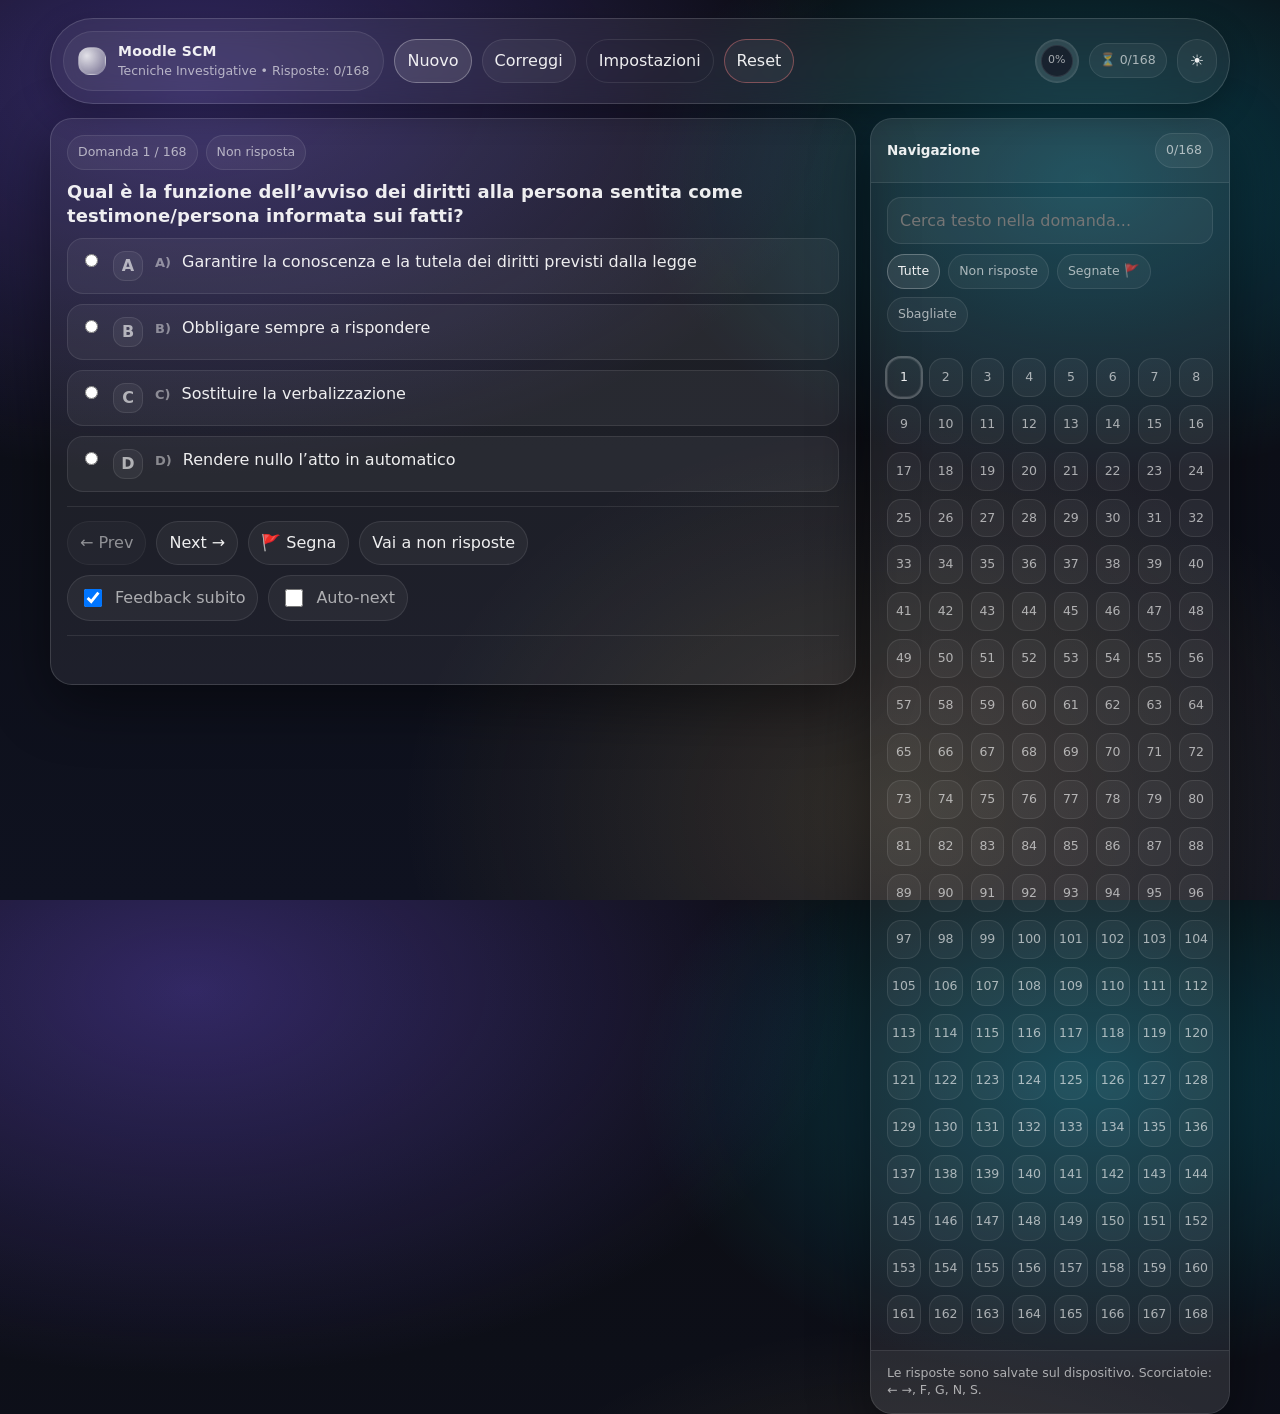
==== commit 7db6beb3: "Update index.html" ====
--- a/docs/index.html
+++ b/docs/index.html
@@ -4,103 +4,152 @@
   <meta charset="utf-8" />
   <meta name="viewport" content="width=device-width,initial-scale=1" />
   <title>Moodle SCM – Tecniche Investigative</title>
-  <meta name="description" content="Quiz Tecniche Investigative: domande random, opzioni rimescolate, feedback immediato, flag, ricerca, timer, salvataggio." />
+  <meta name="description" content="Quiz Tecniche Investigative: interfaccia premium, feedback immediato, random, timer, segnalibri, ricerca, salvataggio." />
+
   <style>
     :root{
-      --bg:#ffffff; --fg:#111; --muted:#6b7280;
-      --card:#ffffff; --soft:#f5f6f8; --border:#e6e8ee;
-      --shadow: 0 10px 30px rgba(0,0,0,.07);
-      --radius: 18px; --radius2: 14px;
+      --bg0:#0b0c10;
+      --bg1:#0f1220;
+      --card: rgba(255,255,255,.08);
+      --card2: rgba(255,255,255,.06);
+      --stroke: rgba(255,255,255,.14);
+      --stroke2: rgba(255,255,255,.09);
+      --text: rgba(255,255,255,.92);
+      --muted: rgba(255,255,255,.62);
+      --muted2: rgba(255,255,255,.45);
+      --shadow: 0 18px 60px rgba(0,0,0,.45);
+      --shadow2: 0 10px 30px rgba(0,0,0,.25);
+      --radius: 22px;
+      --radius2: 16px;
+      --accent: #ffffff;
+      --ok: #45d483;
+      --bad: #ff6b6b;
+      --warn: #ffd166;
+      --maxw: 1180px;
+
+      --ringBg: rgba(255,255,255,.10);
+    }
+
+    /* Light mode (optional, still pretty) */
+    [data-theme="light"]{
+      --bg0:#f6f7fb;
+      --bg1:#ffffff;
+      --card: rgba(0,0,0,.03);
+      --card2: rgba(0,0,0,.02);
+      --stroke: rgba(0,0,0,.08);
+      --stroke2: rgba(0,0,0,.06);
+      --text: rgba(0,0,0,.88);
+      --muted: rgba(0,0,0,.60);
+      --muted2: rgba(0,0,0,.45);
+      --shadow: 0 18px 60px rgba(0,0,0,.10);
+      --shadow2: 0 10px 30px rgba(0,0,0,.08);
       --accent:#111;
-      --okbg:#f2fbf4; --okbd:#bfe6c6;
-      --badbg:#fff3f3; --badbd:#f2b8b5;
-      --warnbg:#fff8e6; --warnbd:#f4d483;
-      --maxw: 1180px;
-    }
-    [data-theme="dark"]{
-      --bg:#0b0c10; --fg:#f3f4f6; --muted:#9aa3b2;
-      --card:#10131a; --soft:#141827; --border:#232a3a;
-      --shadow: 0 16px 42px rgba(0,0,0,.35);
-      --accent:#f3f4f6;
-      --okbg:#102317; --okbd:#2c7a47;
-      --badbg:#2a1414; --badbd:#a44646;
-      --warnbg:#2a2314; --warnbd:#9b8437;
-    }
+      --ringBg: rgba(0,0,0,.06);
+    }
+
     *{ box-sizing:border-box; }
     html, body{ height:100%; }
     body{
-      margin:0; padding:16px;
-      font-family: system-ui, -apple-system, Segoe UI, Roboto, Arial;
-      background: var(--bg); color: var(--fg);
+      margin:0;
+      color: var(--text);
+      font-family: ui-sans-serif, system-ui, -apple-system, Segoe UI, Roboto, Arial;
       line-height: 1.35;
-    }
+      background:
+        radial-gradient(1200px 700px at 15% 10%, rgba(124,92,255,.35), transparent 55%),
+        radial-gradient(900px 600px at 85% 20%, rgba(0,214,255,.25), transparent 50%),
+        radial-gradient(900px 700px at 70% 90%, rgba(255,209,102,.15), transparent 55%),
+        linear-gradient(180deg, var(--bg0), var(--bg1));
+      padding: 18px;
+    }
+
+    a{ color: inherit; }
     .wrap{ max-width: var(--maxw); margin: 0 auto; }
 
     /* Topbar */
     .topbar{
-      position: sticky; top: 10px; z-index: 50;
-      background: color-mix(in srgb, var(--bg) 90%, transparent);
-      backdrop-filter: blur(10px);
-      border: 1px solid var(--border);
-      border-radius: var(--radius);
-      box-shadow: var(--shadow);
+      position: sticky; top: 12px; z-index: 50;
+      border-radius: 999px;
       padding: 12px;
-      display:flex; gap:10px; align-items:center; justify-content:space-between;
-      flex-wrap:wrap;
+      display:flex; gap:12px; align-items:center; justify-content:space-between;
+      backdrop-filter: blur(14px);
+      background: color-mix(in srgb, var(--card) 82%, transparent);
+      border: 1px solid var(--stroke);
+      box-shadow: var(--shadow2);
+      flex-wrap: wrap;
     }
     .left, .right{ display:flex; gap:10px; align-items:center; flex-wrap:wrap; }
 
     .brand{
-      display:flex; gap:10px; align-items:center;
-      padding: 8px 10px;
+      display:flex; gap:12px; align-items:center;
+      padding: 10px 14px;
       border-radius: 999px;
-      border: 1px solid var(--border);
-      background: var(--card);
-    }
-    .dot{ width:10px; height:10px; border-radius:999px; background: var(--accent); opacity: .7; }
-    .brand b{ font-size: 14px; }
-    .brand span{ color: var(--muted); font-size: 13px; }
+      background: color-mix(in srgb, var(--card2) 85%, transparent);
+      border: 1px solid var(--stroke2);
+      min-width: 240px;
+    }
+    .logo{
+      width: 28px; height: 28px; border-radius: 12px;
+      background: radial-gradient(circle at 30% 30%, rgba(255,255,255,.85), rgba(255,255,255,.25));
+      border: 1px solid var(--stroke2);
+      box-shadow: inset 0 0 0 1px rgba(255,255,255,.08);
+    }
+    .brand b{ display:block; font-size: 14px; letter-spacing:.2px; }
+    .brand span{ display:block; font-size: 12.5px; color: var(--muted); margin-top: 2px; }
 
     button, input{
       font: inherit;
-      color: var(--fg);
-      background: var(--card);
-      border: 1px solid var(--border);
+      color: var(--text);
+      background: color-mix(in srgb, var(--card2) 85%, transparent);
+      border: 1px solid var(--stroke2);
       border-radius: 999px;
       padding: 10px 12px;
-    }
-    button{ cursor:pointer; }
-    button:hover{ background: var(--soft); }
-    button:disabled{ opacity: .55; cursor:not-allowed; }
+      outline: none;
+    }
+    button{ cursor:pointer; transition: transform .08s ease, background .15s ease, border-color .15s ease; }
+    button:hover{ background: color-mix(in srgb, var(--card) 92%, transparent); border-color: var(--stroke); }
+    button:active{ transform: translateY(1px); }
+    button:disabled{ opacity:.55; cursor:not-allowed; transform:none; }
+    .ghost{ background: transparent; }
+    .danger{ border-color: color-mix(in srgb, var(--bad) 35%, var(--stroke2)); }
+    .primary{
+      background: color-mix(in srgb, var(--text) 12%, transparent);
+      border-color: color-mix(in srgb, var(--text) 24%, var(--stroke2));
+    }
 
     .pill{
       padding: 8px 10px;
       border-radius: 999px;
-      border: 1px solid var(--border);
-      background: var(--card);
+      border: 1px solid var(--stroke2);
+      background: color-mix(in srgb, var(--card2) 85%, transparent);
       color: var(--muted);
-      font-size: 13px;
+      font-size: 12.5px;
       white-space: nowrap;
     }
-    .progress{
-      height: 10px;
-      width: 240px; max-width: 55vw;
+
+    /* Progress ring */
+    .ringWrap{ display:flex; gap:10px; align-items:center; }
+    .ring{
+      width: 44px; height: 44px;
       border-radius: 999px;
-      border: 1px solid var(--border);
-      background: var(--soft);
-      overflow: hidden;
-    }
-    .progress > div{
-      height: 100%;
-      width: 0%;
-      background: var(--accent);
-      opacity: .85;
+      background: conic-gradient(var(--accent) var(--p,0%), var(--ringBg) 0);
+      display:grid; place-items:center;
+      border: 1px solid var(--stroke2);
+      box-shadow: inset 0 0 0 1px rgba(255,255,255,.06);
+    }
+    .ring > div{
+      width: 32px; height: 32px;
+      border-radius: 999px;
+      background: color-mix(in srgb, var(--bg1) 70%, transparent);
+      border: 1px solid var(--stroke2);
+      display:grid; place-items:center;
+      font-size: 11px;
+      color: var(--muted);
     }
 
     /* Layout */
     .grid{
       margin-top: 14px;
-      display: grid;
+      display:grid;
       grid-template-columns: 1fr 360px;
       gap: 14px;
       align-items: start;
@@ -108,129 +157,235 @@
     @media (max-width: 980px){
       .grid{ grid-template-columns: 1fr; }
       .side{ order: 2; }
-    }
+      .brand{ min-width: unset; }
+    }
+
     .card{
-      border: 1px solid var(--border);
       border-radius: var(--radius);
-      background: var(--card);
+      background: color-mix(in srgb, var(--card) 85%, transparent);
+      border: 1px solid var(--stroke);
       box-shadow: var(--shadow);
-      padding: 14px;
-    }
-
-    /* Main */
-    .subtitle{ color: var(--muted); font-size: 13px; display:flex; gap:10px; flex-wrap:wrap; align-items:center; }
-    .qtitle{ margin: 10px 0 10px; font-size: 18px; }
-    .opts{ display:flex; flex-direction:column; gap: 10px; margin-top: 8px; }
+      overflow:hidden;
+    }
+
+    .cardPad{ padding: 16px; }
+
+    /* Main question */
+    .subtitle{
+      display:flex; gap:8px; flex-wrap:wrap; align-items:center;
+      color: var(--muted);
+      font-size: 12.5px;
+    }
+    .qtitle{
+      margin: 10px 0 8px;
+      font-size: 18px;
+      letter-spacing: .1px;
+    }
+
+    .opts{ display:flex; flex-direction:column; gap: 10px; margin-top: 10px; }
 
     .opt{
-      display:flex; gap:10px; align-items:flex-start;
+      display:flex; gap:12px; align-items:flex-start;
       padding: 12px 12px;
-      border: 1px solid var(--border);
       border-radius: var(--radius2);
+      border: 1px solid var(--stroke2);
+      background: color-mix(in srgb, var(--card2) 85%, transparent);
       cursor:pointer;
+      transition: transform .08s ease, border-color .15s ease, background .15s ease;
+    }
+    .opt:hover{
+      transform: translateY(-1px);
       background: color-mix(in srgb, var(--card) 92%, transparent);
-    }
-    .opt:hover{ background: var(--soft); }
-    .opt input{ margin-top: 3px; }
-    .opt.correct{ border-color: var(--okbd); background: var(--okbg); }
-    .opt.wrong{ border-color: var(--badbd); background: var(--badbg); }
-    .opt.warn{ border-color: var(--warnbd); background: var(--warnbg); }
-
+      border-color: var(--stroke);
+    }
+    .opt:active{ transform: translateY(0px); }
+    .opt input{ margin-top: 3px; accent-color: var(--accent); }
+    .opt .letter{
+      width: 30px; height: 30px;
+      border-radius: 12px;
+      display:grid; place-items:center;
+      border: 1px solid var(--stroke2);
+      background: color-mix(in srgb, var(--card) 70%, transparent);
+      color: var(--muted);
+      font-weight: 700;
+      flex: 0 0 auto;
+    }
+    .opt .txt{ flex:1; }
+    .opt .txt b{ font-size: 13px; color: var(--muted2); font-weight: 650; margin-right: 6px; }
+    .opt.correct{ border-color: color-mix(in srgb, var(--ok) 55%, var(--stroke)); background: color-mix(in srgb, var(--ok) 14%, transparent); }
+    .opt.wrong{ border-color: color-mix(in srgb, var(--bad) 55%, var(--stroke)); background: color-mix(in srgb, var(--bad) 14%, transparent); }
+    .opt.warn{ border-color: color-mix(in srgb, var(--warn) 55%, var(--stroke)); background: color-mix(in srgb, var(--warn) 12%, transparent); }
+
+    .sep{
+      height: 1px;
+      background: var(--stroke2);
+      margin: 14px 0;
+    }
     .row{ display:flex; gap:10px; flex-wrap:wrap; align-items:center; justify-content:space-between; }
     .actions{ display:flex; gap:10px; flex-wrap:wrap; align-items:center; }
-    .sep{ height:1px; background: var(--border); margin: 12px 0; }
-    .muted{ color: var(--muted); font-size: 13px; }
 
     .toggle{
       display:flex; gap:10px; align-items:center;
       padding: 10px 12px;
       border-radius: 999px;
-      border: 1px solid var(--border);
-      background: var(--card);
+      border: 1px solid var(--stroke2);
+      background: color-mix(in srgb, var(--card2) 85%, transparent);
+      color: var(--muted);
+    }
+    .toggle input{ width: 18px; height: 18px; }
+
+    .feedback{
+      color: var(--muted);
+      font-size: 13px;
+      min-height: 18px;
     }
 
     /* Side */
-    .side .head{ display:flex; gap:10px; flex-wrap:wrap; align-items:center; justify-content:space-between; }
+    .sideHead{
+      padding: 14px 16px;
+      display:flex; align-items:center; justify-content:space-between; gap:10px; flex-wrap:wrap;
+      border-bottom: 1px solid var(--stroke2);
+      background: color-mix(in srgb, var(--card2) 75%, transparent);
+    }
+    .sideHead strong{ font-size: 13.5px; }
+    .searchWrap{ padding: 14px 16px; }
     .search{
       width: 100%;
+      padding: 12px 12px;
       border-radius: 14px;
-      padding: 11px 12px;
-      background: var(--soft);
-      border: 1px solid var(--border);
+      border: 1px solid var(--stroke2);
+      background: color-mix(in srgb, var(--card2) 85%, transparent);
     }
     .filters{
-      display:flex; gap:8px; flex-wrap:wrap; margin-top: 10px;
+      display:flex; gap:8px; flex-wrap:wrap;
+      margin-top: 10px;
     }
     .chip{
-      padding: 7px 10px;
+      padding: 8px 10px;
       border-radius: 999px;
-      border: 1px solid var(--border);
-      background: var(--card);
+      border: 1px solid var(--stroke2);
+      background: color-mix(in srgb, var(--card2) 80%, transparent);
       color: var(--muted);
       cursor:pointer;
       user-select:none;
-      font-size: 13px;
-    }
-    .chip.on{ background: var(--soft); color: var(--fg); border-color: color-mix(in srgb, var(--accent) 35%, var(--border)); }
-
+      transition: background .15s ease, border-color .15s ease;
+      font-size: 12.5px;
+    }
+    .chip:hover{ border-color: var(--stroke); }
+    .chip.on{
+      background: color-mix(in srgb, var(--text) 10%, transparent);
+      border-color: color-mix(in srgb, var(--text) 20%, var(--stroke2));
+      color: var(--text);
+    }
+
+    .numsWrap{ padding: 0 16px 16px; }
     .nums{
-      margin-top: 10px;
       display:grid;
       grid-template-columns: repeat(8, 1fr);
       gap: 8px;
+      margin-top: 12px;
     }
     .num{
       padding: 10px 0;
-      border-radius: 12px;
-      border: 1px solid var(--border);
-      background: var(--card);
+      border-radius: 14px;
+      border: 1px solid var(--stroke2);
+      background: color-mix(in srgb, var(--card2) 82%, transparent);
       text-align:center;
       cursor:pointer;
       user-select:none;
+      font-size: 12.5px;
+      color: var(--muted);
+      transition: transform .08s ease, border-color .15s ease, background .15s ease;
+    }
+    .num:hover{ transform: translateY(-1px); border-color: var(--stroke); background: color-mix(in srgb, var(--card) 92%, transparent); }
+    .num:active{ transform:none; }
+    .num.cur{
+      outline: 2px solid color-mix(in srgb, var(--text) 28%, transparent);
+      color: var(--text);
+    }
+    .num.ans{ color: var(--text); border-color: color-mix(in srgb, var(--text) 22%, var(--stroke2)); }
+    .num.flag{
+      background: color-mix(in srgb, var(--warn) 12%, transparent);
+      border-color: color-mix(in srgb, var(--warn) 35%, var(--stroke2));
+      color: var(--text);
+    }
+    .num.ok{ border-color: color-mix(in srgb, var(--ok) 55%, var(--stroke2)); }
+    .num.bad{ border-color: color-mix(in srgb, var(--bad) 55%, var(--stroke2)); }
+
+    .sideFooter{
+      padding: 14px 16px;
+      border-top: 1px solid var(--stroke2);
+      color: var(--muted);
+      font-size: 12.5px;
+      background: color-mix(in srgb, var(--card2) 75%, transparent);
+    }
+
+    /* Drawer (settings) */
+    dialog{
+      width: min(720px, 92vw);
+      border: 1px solid var(--stroke);
+      border-radius: var(--radius);
+      background: color-mix(in srgb, var(--card) 92%, transparent);
+      color: var(--text);
+      box-shadow: var(--shadow);
+      padding: 0;
+      overflow:hidden;
+      backdrop-filter: blur(16px);
+    }
+    dialog::backdrop{ background: rgba(0,0,0,.45); }
+    .dlgHead{
+      padding: 14px 16px;
+      display:flex; justify-content:space-between; align-items:center; gap:10px;
+      border-bottom: 1px solid var(--stroke2);
+      background: color-mix(in srgb, var(--card2) 75%, transparent);
+    }
+    .dlgBody{ padding: 14px 16px; }
+    .dlgFoot{
+      padding: 14px 16px;
+      border-top: 1px solid var(--stroke2);
+      display:flex; justify-content:flex-end; gap:10px; flex-wrap:wrap;
+      background: color-mix(in srgb, var(--card2) 75%, transparent);
+    }
+    .formRow{
+      display:flex; gap:14px; flex-wrap:wrap; align-items:center;
+      margin: 10px 0;
+      color: var(--muted);
       font-size: 13px;
     }
-    .num:hover{ background: var(--soft); }
-    .num.cur{ outline: 2px solid color-mix(in srgb, var(--accent) 55%, transparent); }
-    .num.ans{ border-color: color-mix(in srgb, var(--accent) 35%, var(--border)); }
-    .num.flag{ background: color-mix(in srgb, var(--soft) 65%, transparent); }
-    .num.bad{ border-color: var(--badbd); }
-    .num.ok{ border-color: var(--okbd); }
-
-    dialog{
-      border: 1px solid var(--border);
-      border-radius: var(--radius);
-      padding: 0;
-      width: min(760px, 92vw);
-      background: var(--card);
-      color: var(--fg);
-      box-shadow: var(--shadow);
-    }
-    dialog::backdrop{ background: rgba(0,0,0,.35); }
-    .dlgHead{ padding: 14px; border-bottom: 1px solid var(--border); display:flex; justify-content:space-between; align-items:center; }
-    .dlgBody{ padding: 14px; }
-    .dlgFoot{ padding: 14px; border-top: 1px solid var(--border); display:flex; justify-content:flex-end; gap:10px; flex-wrap:wrap; }
-    .formRow{ display:flex; gap:12px; flex-wrap:wrap; align-items:center; margin: 10px 0; }
     .formRow label{ display:flex; gap:10px; align-items:center; }
-    input[type="checkbox"]{ width:18px; height:18px; }
-    input[type="number"]{ width: 130px; border-radius: 12px; padding: 10px 12px; border: 1px solid var(--border); }
-
+    input[type="number"]{
+      width: 150px;
+      border-radius: 14px;
+      padding: 11px 12px;
+    }
+    .hint{ color: var(--muted2); font-size: 12.5px; margin-top: 10px; }
+
+    /* Toast */
     .toast{
-      position: fixed;
-      right: 18px;
-      bottom: 18px;
-      border: 1px solid var(--border);
-      background: var(--card);
-      border-radius: 14px;
-      box-shadow: var(--shadow);
+      position: fixed; right: 18px; bottom: 18px;
+      border-radius: 16px;
+      border: 1px solid var(--stroke2);
+      background: color-mix(in srgb, var(--card) 92%, transparent);
+      backdrop-filter: blur(14px);
+      box-shadow: var(--shadow2);
       padding: 10px 12px;
       color: var(--muted);
       opacity: 0;
-      transform: translateY(8px);
-      transition: .2s ease;
+      transform: translateY(10px);
+      transition: .18s ease;
       pointer-events:none;
       z-index: 999;
+      font-size: 13px;
     }
     .toast.show{ opacity: 1; transform: translateY(0); }
+
+    /* Timer pill emphasize */
+    .timerOn{ border-color: color-mix(in srgb, var(--warn) 30%, var(--stroke2)); }
+
+    /* Reduced motion */
+    @media (prefers-reduced-motion: reduce){
+      *{ transition:none !important; animation:none !important; }
+    }
   </style>
 </head>
 
@@ -239,68 +394,83 @@
 
   <div class="topbar">
     <div class="left">
-      <div class="brand" title="Quiz">
-        <div class="dot"></div>
+      <div class="brand">
+        <div class="logo" aria-hidden="true"></div>
         <div>
-          <b>Moodle SCM</b><br/>
+          <b>Moodle SCM</b>
           <span id="smallStatus">Tecniche Investigative</span>
         </div>
       </div>
 
-      <button id="newBtn" title="Nuovo quiz (N)">Nuovo</button>
+      <button id="newBtn" class="primary" title="Nuovo quiz (N)">Nuovo</button>
       <button id="gradeBtn" title="Correggi (G)">Correggi</button>
       <button id="reviewBtn" title="Vai alla prima sbagliata" style="display:none;">Rivedi errori</button>
-      <button id="settingsBtn" title="Impostazioni (S)">Impostazioni</button>
-      <span class="pill" id="scorePill">—</span>
+      <button id="settingsBtn" class="ghost" title="Impostazioni (S)">Impostazioni</button>
+      <button id="resetBtn" class="danger" title="Reset (cancella salvataggio)">Reset</button>
     </div>
 
     <div class="right">
-      <div class="progress" aria-label="Progresso"><div id="bar"></div></div>
+      <div class="ringWrap" title="Progresso risposte">
+        <div class="ring" id="ring" style="--p:0%;">
+          <div id="ringTxt">0%</div>
+        </div>
+        <span class="pill" id="scorePill">—</span>
+      </div>
+
       <span class="pill" id="timerPill" style="display:none;">⏱️ <span id="timerTxt">00:00</span></span>
       <button id="themeBtn" title="Tema">🌙</button>
     </div>
   </div>
 
   <div class="grid">
+    <!-- MAIN -->
     <main class="card">
-      <div class="subtitle" id="subtitle"></div>
-      <h2 class="qtitle" id="qtitle"></h2>
-
-      <div class="opts" id="opts"></div>
-
-      <div class="sep"></div>
-
-      <div class="row">
-        <div class="actions">
-          <button id="prevBtn" title="Prev (←)">← Prev</button>
-          <button id="nextBtn" title="Next (→)">Next →</button>
-
-          <button id="flagBtn" title="Segna/Unsegna (F)">🚩 Segna</button>
-          <button id="jumpUnansweredBtn" title="Vai alla prima non risposta" style="display:none;">Vai a non risposte</button>
+      <div class="cardPad">
+        <div class="subtitle" id="subtitle"></div>
+        <h2 class="qtitle" id="qtitle"></h2>
+
+        <div class="opts" id="opts"></div>
+
+        <div class="sep"></div>
+
+        <div class="row">
+          <div class="actions">
+            <button id="prevBtn" title="Prev (←)">← Prev</button>
+            <button id="nextBtn" title="Next (→)">Next →</button>
+            <button id="flagBtn" title="Segna/Unsegna (F)">🚩 Segna</button>
+            <button id="jumpUnansweredBtn" title="Vai alla prima non risposta" style="display:none;">Vai a non risposte</button>
+          </div>
+
+          <div class="actions">
+            <div class="toggle" title="Mostra subito giusta/sbagliata">
+              <label style="display:flex;gap:10px;align-items:center;cursor:pointer;">
+                <input type="checkbox" id="instantChk" checked />
+                Feedback subito
+              </label>
+            </div>
+
+            <div class="toggle" title="Dopo la risposta passa alla domanda successiva">
+              <label style="display:flex;gap:10px;align-items:center;cursor:pointer;">
+                <input type="checkbox" id="autoNextChk" />
+                Auto-next
+              </label>
+            </div>
+          </div>
         </div>
 
-        <div class="actions">
-          <div class="toggle" title="Mostra subito giusta/sbagliata">
-            <label style="display:flex;gap:10px;align-items:center;cursor:pointer;">
-              <input type="checkbox" id="instantChk" checked />
-              Feedback subito
-            </label>
-          </div>
-          <button id="resetBtn" title="Cancella salvataggio">Reset</button>
-        </div>
+        <div class="sep"></div>
+        <div class="feedback" id="feedback"></div>
       </div>
-
-      <div class="sep"></div>
-      <div class="muted" id="feedback"></div>
     </main>
 
+    <!-- SIDE -->
     <aside class="card side">
-      <div class="head">
+      <div class="sideHead">
         <strong>Navigazione</strong>
         <span class="pill" id="navPill">—</span>
       </div>
 
-      <div style="margin-top:10px;">
+      <div class="searchWrap">
         <input id="searchBox" class="search" type="search" placeholder="Cerca testo nella domanda..." />
         <div class="filters">
           <div class="chip on" id="chipAll">Tutte</div>
@@ -310,10 +480,13 @@
         </div>
       </div>
 
-      <div class="nums" id="nums"></div>
-
-      <div class="sep"></div>
-      <div class="muted">Le risposte sono salvate sul dispositivo (riprendi da dove eri).</div>
+      <div class="numsWrap">
+        <div class="nums" id="nums"></div>
+      </div>
+
+      <div class="sideFooter">
+        Le risposte sono salvate sul dispositivo. Scorciatoie: ← →, F, G, N, S.
+      </div>
     </aside>
   </div>
 </div>
@@ -341,10 +514,15 @@
         <input type="number" id="timerMin" min="1" step="1" value="30" />
       </label>
     </div>
+
+    <div class="hint">
+      • Se “Numero domande” è vuoto: usa tutte (168).<br/>
+      • Timer: allo scadere corregge automaticamente.
+    </div>
   </div>
 
   <div class="dlgFoot">
-    <button id="applyBtn">Applica e ricomincia</button>
+    <button id="applyBtn" class="primary">Applica e ricomincia</button>
   </div>
 </dialog>
 
@@ -353,7 +531,7 @@
 <script>
 (() => {
   const $ = (id) => document.getElementById(id);
-  const STORAGE_KEY = "quiz_state_tecniche_v1";
+  const STORAGE_KEY = "quiz_state_tecniche_vFINAL";
 
   let SOURCE = [];
   let state = {
@@ -367,7 +545,8 @@
     wrongIds: [],
     filter: "all",
     search: "",
-    instant: true,  // feedback immediato di default
+    instant: true,
+    autoNext: false,
     timer: { startTs: null, running: false }
   };
 
@@ -405,9 +584,7 @@
       return true;
     }catch(e){ return false; }
   }
-  function resetSaved(){
-    localStorage.removeItem(STORAGE_KEY);
-  }
+  function resetSaved(){ localStorage.removeItem(STORAGE_KEY); }
 
   function currentId(){ return state.order[state.idx]; }
   function answeredCount(){ return Object.keys(state.answers || {}).length; }
@@ -425,7 +602,7 @@
     const map = {};
 
     for(const q of src){
-      // Nel tuo Word la corretta è A: qui resta corretta anche dopo shuffle opzioni
+      // corretta sorgente = A (come la tua BD), poi rimescoliamo in UI
       let opts = [
         { text: q.options.A, isCorrect: true },
         { text: q.options.B, isCorrect: false },
@@ -436,7 +613,6 @@
 
       const mapped = opts.map((o,i) => ({ label: labels[i], text: o.text, isCorrect: o.isCorrect }));
       const correctIndex = mapped.findIndex(o => o.isCorrect);
-
       map[q.id] = { question: q.question, options: mapped, correctIndex };
     }
 
@@ -463,6 +639,7 @@
   function pad2(n){ return String(n).padStart(2,'0'); }
   function updateTimerUI(){
     $("timerPill").style.display = state.settings.useTimer ? "" : "none";
+    $("timerPill").classList.toggle("timerOn", !!state.settings.useTimer);
   }
   function stopTimer(){ if(timerHandle) clearInterval(timerHandle); timerHandle = null; }
   function startTimerIfNeeded(restart=false){
@@ -537,11 +714,17 @@
     const correct = total ? (total - wrong) : 0;
 
     const pct = total ? Math.round((ans/total)*100) : 0;
-    $("bar").style.width = pct + "%";
 
     $("navPill").textContent = `${ans}/${total}`;
-    $("smallStatus").textContent = state.graded ? `Punteggio: ${correct}/${total}` : `Tecniche Investigative • Risposte: ${ans}/${total}`;
+    $("smallStatus").textContent = state.graded
+      ? `Punteggio: ${correct}/${total}`
+      : `Tecniche Investigative • Risposte: ${ans}/${total}`;
+
     $("scorePill").textContent = state.graded ? `✅ ${correct}/${total}` : `⏳ ${ans}/${total}`;
+
+    // Ring
+    $("ring").style.setProperty("--p", pct + "%");
+    $("ringTxt").textContent = pct + "%";
   }
 
   function updateJumpButtons(){
@@ -569,6 +752,7 @@
     q.options.forEach((o, i) => {
       const lab = document.createElement("label");
       lab.className = "opt";
+      lab.setAttribute("role", "button");
 
       const inp = document.createElement("input");
       inp.type = "radio";
@@ -586,14 +770,32 @@
         updateTop();
         updateJumpButtons();
         renderSide();
+
         if(state.instant) markCurrentInstant();
         else $("feedback").textContent = "";
+
+        if(state.autoNext){
+          // piccola pausa per far vedere il feedback
+          setTimeout(() => {
+            if(state.idx < totalCount() - 1){
+              state.idx++;
+              save(true);
+              renderAll();
+            }
+          }, 550);
+        }
       });
 
+      const letter = document.createElement("div");
+      letter.className = "letter";
+      letter.textContent = o.label;
+
       const text = document.createElement("div");
-      text.innerHTML = `<strong>${o.label})</strong> ${escapeHtml(o.text)}`;
+      text.className = "txt";
+      text.innerHTML = `<b>${o.label})</b> ${escapeHtml(o.text)}`;
 
       lab.appendChild(inp);
+      lab.appendChild(letter);
       lab.appendChild(text);
       optsEl.appendChild(lab);
     });
@@ -694,6 +896,7 @@
   function renderAll(){
     $("searchBox").value = state.search || "";
     $("instantChk").checked = !!state.instant;
+    $("autoNextChk").checked = !!state.autoNext;
 
     $("chipAll").classList.toggle("on", state.filter === "all");
     $("chipUnanswered").classList.toggle("on", state.filter === "unanswered");
@@ -707,13 +910,12 @@
     if(state.graded) renderFeedbackSummary();
   }
 
-  // Events
+  // Filters
   function setFilter(f){
     state.filter = f;
     save(true);
     renderSide();
   }
-
   $("chipAll").addEventListener("click", () => setFilter("all"));
   $("chipUnanswered").addEventListener("click", () => setFilter("unanswered"));
   $("chipFlagged").addEventListener("click", () => setFilter("flagged"));
@@ -725,12 +927,14 @@
     setFilter("wrong");
   });
 
+  // Search
   $("searchBox").addEventListener("input", (e) => {
     state.search = e.target.value.trim();
     save(true);
     renderSide();
   });
 
+  // Nav buttons
   $("prevBtn").addEventListener("click", () => {
     if(state.idx > 0){ state.idx--; save(true); renderAll(); }
   });
@@ -738,6 +942,7 @@
     if(state.idx < totalCount() - 1){ state.idx++; save(true); renderAll(); }
   });
 
+  // Flag
   $("flagBtn").addEventListener("click", () => {
     const id = currentId();
     state.flagged[id] = !state.flagged[id];
@@ -745,6 +950,7 @@
     renderAll();
   });
 
+  // Instant + autoNext
   $("instantChk").addEventListener("change", (e) => {
     state.instant = !!e.target.checked;
     save(true);
@@ -752,23 +958,25 @@
     else if(state.graded) markCurrentGraded();
     else $("feedback").textContent = "";
   });
-
+  $("autoNextChk").addEventListener("change", (e) => {
+    state.autoNext = !!e.target.checked;
+    save(true);
+  });
+
+  // New / Grade / Review / Reset
   $("newBtn").addEventListener("click", () => buildQuizFromSource());
   $("gradeBtn").addEventListener("click", () => { gradeAll(true); toast("Corretto"); });
-
   $("reviewBtn").addEventListener("click", () => {
     if(!state.graded || !(state.wrongIds || []).length) return;
     const firstWrong = state.wrongIds[0];
     const i = state.order.indexOf(firstWrong);
     if(i >= 0){ state.idx = i; save(true); renderAll(); }
   });
-
   $("jumpUnansweredBtn").addEventListener("click", () => {
     const i = state.order.findIndex(id => state.answers[id] === undefined);
     if(i >= 0){ state.idx = i; save(true); renderAll(); }
     else alert("Hai risposto a tutte.");
   });
-
   $("resetBtn").addEventListener("click", () => {
     if(confirm("Vuoi cancellare il salvataggio e ricominciare?")){
       resetSaved();
@@ -806,17 +1014,16 @@
   function setTheme(t){
     document.documentElement.setAttribute("data-theme", t);
     localStorage.setItem("quiz_theme", t);
-    $("themeBtn").textContent = (t === "dark") ? "☀️" : "🌙";
+    $("themeBtn").textContent = (t === "light") ? "🌙" : "☀️";
   }
   $("themeBtn").addEventListener("click", () => {
-    const cur = document.documentElement.getAttribute("data-theme") || "light";
+    const cur = document.documentElement.getAttribute("data-theme") || "dark";
     setTheme(cur === "dark" ? "light" : "dark");
   });
 
   // Shortcuts
   document.addEventListener("keydown", (e) => {
     if(e.target && (e.target.tagName === "INPUT" || e.target.tagName === "TEXTAREA")) return;
-
     if(e.key === "ArrowLeft") $("prevBtn").click();
     if(e.key === "ArrowRight") $("nextBtn").click();
     if(e.key === "f" || e.key === "F") $("flagBtn").click();
@@ -835,7 +1042,7 @@
   }
 
   (async () => {
-    const theme = localStorage.getItem("quiz_theme") || "light";
+    const theme = localStorage.getItem("quiz_theme") || "dark";
     setTheme(theme);
 
     try{
@@ -843,8 +1050,7 @@
     }catch(err){
       $("smallStatus").textContent = "Errore caricamento domande";
       $("scorePill").textContent = "❌";
-      $("feedback").textContent =
-        "Non riesco a leggere ./questions.json. Controlla che sia in docs/ insieme a index.html e ricarica la pagina.";
+      $("feedback").textContent = "Non riesco a leggere ./questions.json. Controlla che sia in docs/ insieme a index.html.";
       console.error(err);
       return;
     }
@@ -852,7 +1058,7 @@
     const hasSaved = loadSaved();
     updateTimerUI();
 
-    // Forza feedback immediato anche se avevi un salvataggio vecchio
+    // Forza feedback immediato sempre
     state.instant = true;
     save(true);
 
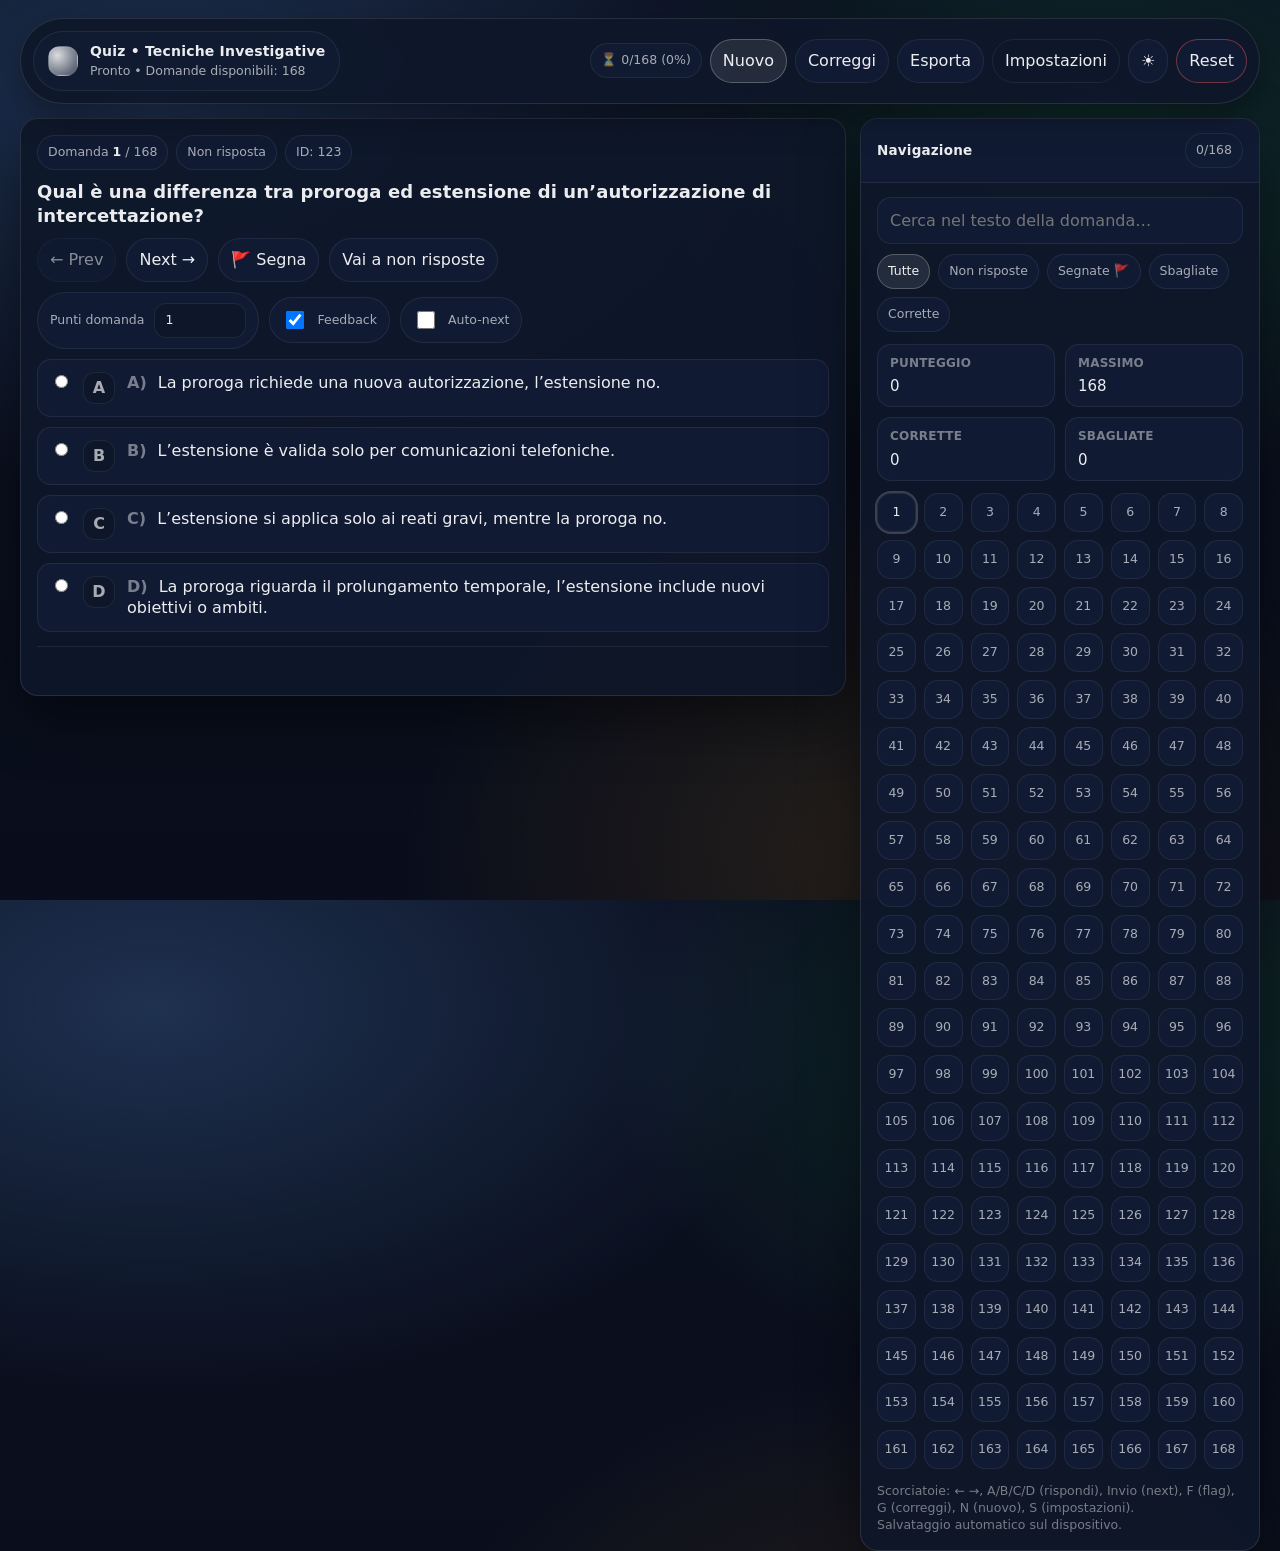
==== commit b890ff6d: "Update index.html" ====
--- a/docs/index.html
+++ b/docs/index.html
@@ -1,227 +1,181 @@
 <!doctype html>
-<html lang="it">
+<html lang="it" data-theme="dark">
 <head>
   <meta charset="utf-8" />
   <meta name="viewport" content="width=device-width,initial-scale=1" />
-  <title>Moodle SCM – Tecniche Investigative</title>
-  <meta name="description" content="Quiz Tecniche Investigative: interfaccia premium, feedback immediato, random, timer, segnalibri, ricerca, salvataggio." />
+  <title>Quiz – Tecniche Investigative</title>
+  <meta name="description" content="Quiz Tecniche Investigative: UI professionale, punteggio configurabile e per domanda, modalità esame, timer, filtri, export, salvataggio." />
 
   <style>
     :root{
-      --bg0:#0b0c10;
-      --bg1:#0f1220;
-      --card: rgba(255,255,255,.08);
-      --card2: rgba(255,255,255,.06);
-      --stroke: rgba(255,255,255,.14);
-      --stroke2: rgba(255,255,255,.09);
+      --bg: #0b1020;
+      --surface: #0f172a;
+      --surface2:#111c35;
+      --surface3:#0b132b;
+      --stroke: rgba(255,255,255,.10);
+      --stroke2: rgba(255,255,255,.07);
+
       --text: rgba(255,255,255,.92);
-      --muted: rgba(255,255,255,.62);
-      --muted2: rgba(255,255,255,.45);
-      --shadow: 0 18px 60px rgba(0,0,0,.45);
-      --shadow2: 0 10px 30px rgba(0,0,0,.25);
-      --radius: 22px;
-      --radius2: 16px;
-      --accent: #ffffff;
-      --ok: #45d483;
-      --bad: #ff6b6b;
-      --warn: #ffd166;
-      --maxw: 1180px;
-
-      --ringBg: rgba(255,255,255,.10);
-    }
-
-    /* Light mode (optional, still pretty) */
+      --muted: rgba(255,255,255,.64);
+      --muted2: rgba(255,255,255,.44);
+
+      --ok:#22c55e;
+      --bad:#ef4444;
+      --warn:#f59e0b;
+      --info:#60a5fa;
+
+      --shadow: 0 22px 60px rgba(0,0,0,.48);
+      --shadow2: 0 12px 34px rgba(0,0,0,.35);
+
+      --r1: 18px;
+      --r2: 14px;
+
+      --maxw: 1240px;
+    }
+
     [data-theme="light"]{
-      --bg0:#f6f7fb;
-      --bg1:#ffffff;
-      --card: rgba(0,0,0,.03);
-      --card2: rgba(0,0,0,.02);
-      --stroke: rgba(0,0,0,.08);
+      --bg:#f6f7fb;
+      --surface:#ffffff;
+      --surface2:#fbfbfd;
+      --surface3:#f3f5fb;
+      --stroke: rgba(0,0,0,.10);
       --stroke2: rgba(0,0,0,.06);
+
       --text: rgba(0,0,0,.88);
-      --muted: rgba(0,0,0,.60);
-      --muted2: rgba(0,0,0,.45);
-      --shadow: 0 18px 60px rgba(0,0,0,.10);
-      --shadow2: 0 10px 30px rgba(0,0,0,.08);
-      --accent:#111;
-      --ringBg: rgba(0,0,0,.06);
+      --muted: rgba(0,0,0,.62);
+      --muted2: rgba(0,0,0,.44);
+
+      --shadow: 0 22px 60px rgba(0,0,0,.10);
+      --shadow2: 0 12px 34px rgba(0,0,0,.08);
     }
 
     *{ box-sizing:border-box; }
-    html, body{ height:100%; }
+    html,body{ height:100%; }
     body{
       margin:0;
-      color: var(--text);
       font-family: ui-sans-serif, system-ui, -apple-system, Segoe UI, Roboto, Arial;
       line-height: 1.35;
+      color: var(--text);
       background:
-        radial-gradient(1200px 700px at 15% 10%, rgba(124,92,255,.35), transparent 55%),
-        radial-gradient(900px 600px at 85% 20%, rgba(0,214,255,.25), transparent 50%),
-        radial-gradient(900px 700px at 70% 90%, rgba(255,209,102,.15), transparent 55%),
-        linear-gradient(180deg, var(--bg0), var(--bg1));
+        radial-gradient(1200px 700px at 12% 12%, color-mix(in srgb, var(--info) 22%, transparent), transparent 55%),
+        radial-gradient(900px 600px at 86% 18%, color-mix(in srgb, var(--ok) 16%, transparent), transparent 55%),
+        radial-gradient(900px 700px at 70% 95%, color-mix(in srgb, var(--warn) 12%, transparent), transparent 55%),
+        linear-gradient(180deg, var(--bg), color-mix(in srgb, var(--bg) 85%, #000));
       padding: 18px;
     }
 
-    a{ color: inherit; }
     .wrap{ max-width: var(--maxw); margin: 0 auto; }
 
     /* Topbar */
-    .topbar{
+    header{
       position: sticky; top: 12px; z-index: 50;
+      display:flex; align-items:center; justify-content:space-between;
+      gap: 10px; flex-wrap: wrap;
+
+      padding: 12px;
       border-radius: 999px;
-      padding: 12px;
-      display:flex; gap:12px; align-items:center; justify-content:space-between;
+      border: 1px solid var(--stroke);
+      background: color-mix(in srgb, var(--surface) 92%, transparent);
       backdrop-filter: blur(14px);
-      background: color-mix(in srgb, var(--card) 82%, transparent);
-      border: 1px solid var(--stroke);
       box-shadow: var(--shadow2);
-      flex-wrap: wrap;
-    }
-    .left, .right{ display:flex; gap:10px; align-items:center; flex-wrap:wrap; }
+    }
 
     .brand{
       display:flex; gap:12px; align-items:center;
       padding: 10px 14px;
       border-radius: 999px;
-      background: color-mix(in srgb, var(--card2) 85%, transparent);
       border: 1px solid var(--stroke2);
-      min-width: 240px;
+      background: color-mix(in srgb, var(--surface2) 90%, transparent);
+      min-width: 300px;
     }
     .logo{
-      width: 28px; height: 28px; border-radius: 12px;
-      background: radial-gradient(circle at 30% 30%, rgba(255,255,255,.85), rgba(255,255,255,.25));
+      width: 30px; height: 30px;
+      border-radius: 12px;
       border: 1px solid var(--stroke2);
-      box-shadow: inset 0 0 0 1px rgba(255,255,255,.08);
-    }
-    .brand b{ display:block; font-size: 14px; letter-spacing:.2px; }
+      background: radial-gradient(circle at 30% 30%, rgba(255,255,255,.85), rgba(255,255,255,.18));
+      box-shadow: inset 0 0 0 1px rgba(255,255,255,.06);
+    }
+    .brand b{ display:block; font-size: 14px; letter-spacing: .2px; }
     .brand span{ display:block; font-size: 12.5px; color: var(--muted); margin-top: 2px; }
 
-    button, input{
+    .rowBtns{ display:flex; gap:8px; flex-wrap:wrap; align-items:center; }
+
+    button, input, select{
       font: inherit;
       color: var(--text);
-      background: color-mix(in srgb, var(--card2) 85%, transparent);
+      background: color-mix(in srgb, var(--surface2) 92%, transparent);
       border: 1px solid var(--stroke2);
       border-radius: 999px;
       padding: 10px 12px;
       outline: none;
     }
-    button{ cursor:pointer; transition: transform .08s ease, background .15s ease, border-color .15s ease; }
-    button:hover{ background: color-mix(in srgb, var(--card) 92%, transparent); border-color: var(--stroke); }
+    button{
+      cursor:pointer;
+      transition: transform .08s ease, background .15s ease, border-color .15s ease;
+    }
+    button:hover{ background: color-mix(in srgb, var(--surface) 92%, transparent); border-color: var(--stroke); }
     button:active{ transform: translateY(1px); }
     button:disabled{ opacity:.55; cursor:not-allowed; transform:none; }
+
+    .primary{
+      background: color-mix(in srgb, var(--text) 10%, transparent);
+      border-color: color-mix(in srgb, var(--text) 20%, var(--stroke2));
+    }
+    .danger{ border-color: color-mix(in srgb, var(--bad) 40%, var(--stroke2)); }
     .ghost{ background: transparent; }
-    .danger{ border-color: color-mix(in srgb, var(--bad) 35%, var(--stroke2)); }
-    .primary{
-      background: color-mix(in srgb, var(--text) 12%, transparent);
-      border-color: color-mix(in srgb, var(--text) 24%, var(--stroke2));
-    }
 
     .pill{
       padding: 8px 10px;
       border-radius: 999px;
       border: 1px solid var(--stroke2);
-      background: color-mix(in srgb, var(--card2) 85%, transparent);
+      background: color-mix(in srgb, var(--surface2) 90%, transparent);
       color: var(--muted);
       font-size: 12.5px;
       white-space: nowrap;
     }
-
-    /* Progress ring */
-    .ringWrap{ display:flex; gap:10px; align-items:center; }
-    .ring{
-      width: 44px; height: 44px;
-      border-radius: 999px;
-      background: conic-gradient(var(--accent) var(--p,0%), var(--ringBg) 0);
-      display:grid; place-items:center;
-      border: 1px solid var(--stroke2);
-      box-shadow: inset 0 0 0 1px rgba(255,255,255,.06);
-    }
-    .ring > div{
-      width: 32px; height: 32px;
-      border-radius: 999px;
-      background: color-mix(in srgb, var(--bg1) 70%, transparent);
-      border: 1px solid var(--stroke2);
-      display:grid; place-items:center;
-      font-size: 11px;
-      color: var(--muted);
-    }
+    .pill strong{ color: var(--text); font-weight: 700; }
+    .pill.ok{ border-color: color-mix(in srgb, var(--ok) 40%, var(--stroke2)); }
+    .pill.bad{ border-color: color-mix(in srgb, var(--bad) 40%, var(--stroke2)); }
+    .pill.warn{ border-color: color-mix(in srgb, var(--warn) 40%, var(--stroke2)); }
 
     /* Layout */
     .grid{
       margin-top: 14px;
       display:grid;
-      grid-template-columns: 1fr 360px;
+      grid-template-columns: 1fr 400px;
       gap: 14px;
-      align-items: start;
-    }
-    @media (max-width: 980px){
+      align-items:start;
+    }
+    @media (max-width: 1040px){
       .grid{ grid-template-columns: 1fr; }
-      .side{ order: 2; }
       .brand{ min-width: unset; }
     }
 
     .card{
-      border-radius: var(--radius);
-      background: color-mix(in srgb, var(--card) 85%, transparent);
+      border-radius: var(--r1);
       border: 1px solid var(--stroke);
+      background: color-mix(in srgb, var(--surface) 92%, transparent);
       box-shadow: var(--shadow);
       overflow:hidden;
     }
-
-    .cardPad{ padding: 16px; }
-
-    /* Main question */
-    .subtitle{
+    .pad{ padding: 16px; }
+
+    /* Main */
+    .meta{
       display:flex; gap:8px; flex-wrap:wrap; align-items:center;
       color: var(--muted);
       font-size: 12.5px;
     }
-    .qtitle{
-      margin: 10px 0 8px;
+    .qTitle{
+      margin: 10px 0 10px;
       font-size: 18px;
       letter-spacing: .1px;
     }
 
-    .opts{ display:flex; flex-direction:column; gap: 10px; margin-top: 10px; }
-
-    .opt{
-      display:flex; gap:12px; align-items:flex-start;
-      padding: 12px 12px;
-      border-radius: var(--radius2);
-      border: 1px solid var(--stroke2);
-      background: color-mix(in srgb, var(--card2) 85%, transparent);
-      cursor:pointer;
-      transition: transform .08s ease, border-color .15s ease, background .15s ease;
-    }
-    .opt:hover{
-      transform: translateY(-1px);
-      background: color-mix(in srgb, var(--card) 92%, transparent);
-      border-color: var(--stroke);
-    }
-    .opt:active{ transform: translateY(0px); }
-    .opt input{ margin-top: 3px; accent-color: var(--accent); }
-    .opt .letter{
-      width: 30px; height: 30px;
-      border-radius: 12px;
-      display:grid; place-items:center;
-      border: 1px solid var(--stroke2);
-      background: color-mix(in srgb, var(--card) 70%, transparent);
-      color: var(--muted);
-      font-weight: 700;
-      flex: 0 0 auto;
-    }
-    .opt .txt{ flex:1; }
-    .opt .txt b{ font-size: 13px; color: var(--muted2); font-weight: 650; margin-right: 6px; }
-    .opt.correct{ border-color: color-mix(in srgb, var(--ok) 55%, var(--stroke)); background: color-mix(in srgb, var(--ok) 14%, transparent); }
-    .opt.wrong{ border-color: color-mix(in srgb, var(--bad) 55%, var(--stroke)); background: color-mix(in srgb, var(--bad) 14%, transparent); }
-    .opt.warn{ border-color: color-mix(in srgb, var(--warn) 55%, var(--stroke)); background: color-mix(in srgb, var(--warn) 12%, transparent); }
-
-    .sep{
-      height: 1px;
-      background: var(--stroke2);
-      margin: 14px 0;
-    }
-    .row{ display:flex; gap:10px; flex-wrap:wrap; align-items:center; justify-content:space-between; }
+    .controlsTop{
+      display:flex; gap:10px; flex-wrap:wrap; align-items:center; justify-content:space-between;
+      margin: 10px 0 6px;
+    }
     .actions{ display:flex; gap:10px; flex-wrap:wrap; align-items:center; }
 
     .toggle{
@@ -229,67 +183,128 @@
       padding: 10px 12px;
       border-radius: 999px;
       border: 1px solid var(--stroke2);
-      background: color-mix(in srgb, var(--card2) 85%, transparent);
+      background: color-mix(in srgb, var(--surface2) 92%, transparent);
       color: var(--muted);
+      font-size: 12.5px;
+      user-select:none;
     }
     .toggle input{ width: 18px; height: 18px; }
 
-    .feedback{
+    .pointsBox{
+      display:flex; gap:10px; align-items:center;
+      padding: 10px 12px;
+      border-radius: 999px;
+      border: 1px solid var(--stroke2);
+      background: color-mix(in srgb, var(--surface2) 92%, transparent);
       color: var(--muted);
-      font-size: 13px;
-      min-height: 18px;
-    }
-
-    /* Side */
+      font-size: 12.5px;
+    }
+    .pointsBox input{
+      width: 92px;
+      border-radius: 12px;
+      padding: 8px 10px;
+      border: 1px solid var(--stroke2);
+      background: color-mix(in srgb, var(--surface) 92%, transparent);
+    }
+
+    .opts{ display:flex; flex-direction:column; gap: 10px; margin-top: 10px; }
+    .opt{
+      display:flex; gap:12px; align-items:flex-start;
+      padding: 12px 12px;
+      border-radius: var(--r2);
+      border: 1px solid var(--stroke2);
+      background: color-mix(in srgb, var(--surface2) 92%, transparent);
+      cursor:pointer;
+      transition: transform .08s ease, border-color .15s ease, background .15s ease;
+    }
+    .opt:hover{
+      transform: translateY(-1px);
+      background: color-mix(in srgb, var(--surface) 92%, transparent);
+      border-color: var(--stroke);
+    }
+    .opt:active{ transform:none; }
+    .opt input{ margin-top: 3px; accent-color: var(--text); }
+    .badge{
+      width: 32px; height: 32px;
+      border-radius: 12px;
+      border: 1px solid var(--stroke2);
+      display:grid; place-items:center;
+      background: color-mix(in srgb, var(--surface) 92%, transparent);
+      color: var(--muted);
+      font-weight: 800;
+      flex: 0 0 auto;
+    }
+    .opt.correct{ border-color: color-mix(in srgb, var(--ok) 55%, var(--stroke2)); background: color-mix(in srgb, var(--ok) 12%, transparent); }
+    .opt.wrong{ border-color: color-mix(in srgb, var(--bad) 55%, var(--stroke2)); background: color-mix(in srgb, var(--bad) 12%, transparent); }
+    .opt.warn{ border-color: color-mix(in srgb, var(--warn) 55%, var(--stroke2)); background: color-mix(in srgb, var(--warn) 10%, transparent); }
+
+    .sep{ height:1px; background: var(--stroke2); margin: 14px 0; }
+    .feedback{ color: var(--muted); font-size: 13px; min-height: 18px; }
+
+    /* Sidebar */
     .sideHead{
       padding: 14px 16px;
+      border-bottom: 1px solid var(--stroke2);
+      background: color-mix(in srgb, var(--surface2) 92%, transparent);
       display:flex; align-items:center; justify-content:space-between; gap:10px; flex-wrap:wrap;
-      border-bottom: 1px solid var(--stroke2);
-      background: color-mix(in srgb, var(--card2) 75%, transparent);
-    }
-    .sideHead strong{ font-size: 13.5px; }
-    .searchWrap{ padding: 14px 16px; }
+    }
+    .sideHead strong{ font-size: 13.5px; letter-spacing:.2px; }
+
+    .sideBody{ padding: 14px 16px 16px; }
+
     .search{
       width: 100%;
       padding: 12px 12px;
       border-radius: 14px;
       border: 1px solid var(--stroke2);
-      background: color-mix(in srgb, var(--card2) 85%, transparent);
-    }
-    .filters{
-      display:flex; gap:8px; flex-wrap:wrap;
-      margin-top: 10px;
-    }
+      background: color-mix(in srgb, var(--surface2) 92%, transparent);
+    }
+
+    .chips{ display:flex; gap:8px; flex-wrap:wrap; margin-top: 10px; }
     .chip{
       padding: 8px 10px;
       border-radius: 999px;
       border: 1px solid var(--stroke2);
-      background: color-mix(in srgb, var(--card2) 80%, transparent);
+      background: color-mix(in srgb, var(--surface2) 92%, transparent);
       color: var(--muted);
       cursor:pointer;
       user-select:none;
+      font-size: 12.5px;
       transition: background .15s ease, border-color .15s ease;
-      font-size: 12.5px;
     }
     .chip:hover{ border-color: var(--stroke); }
     .chip.on{
       background: color-mix(in srgb, var(--text) 10%, transparent);
-      border-color: color-mix(in srgb, var(--text) 20%, var(--stroke2));
+      border-color: color-mix(in srgb, var(--text) 18%, var(--stroke2));
       color: var(--text);
     }
 
-    .numsWrap{ padding: 0 16px 16px; }
+    .stats{
+      margin-top: 12px;
+      display:grid;
+      grid-template-columns: 1fr 1fr;
+      gap: 10px;
+    }
+    .stat{
+      border: 1px solid var(--stroke2);
+      border-radius: 14px;
+      padding: 10px 12px;
+      background: color-mix(in srgb, var(--surface2) 92%, transparent);
+    }
+    .stat b{ display:block; font-size: 12px; color: var(--muted2); font-weight: 750; letter-spacing:.2px; text-transform: uppercase; }
+    .stat div{ margin-top: 5px; font-size: 15px; }
+
     .nums{
+      margin-top: 12px;
       display:grid;
       grid-template-columns: repeat(8, 1fr);
       gap: 8px;
-      margin-top: 12px;
     }
     .num{
       padding: 10px 0;
       border-radius: 14px;
       border: 1px solid var(--stroke2);
-      background: color-mix(in srgb, var(--card2) 82%, transparent);
+      background: color-mix(in srgb, var(--surface2) 92%, transparent);
       text-align:center;
       cursor:pointer;
       user-select:none;
@@ -297,54 +312,61 @@
       color: var(--muted);
       transition: transform .08s ease, border-color .15s ease, background .15s ease;
     }
-    .num:hover{ transform: translateY(-1px); border-color: var(--stroke); background: color-mix(in srgb, var(--card) 92%, transparent); }
+    .num:hover{ transform: translateY(-1px); border-color: var(--stroke); background: color-mix(in srgb, var(--surface) 92%, transparent); }
     .num:active{ transform:none; }
-    .num.cur{
-      outline: 2px solid color-mix(in srgb, var(--text) 28%, transparent);
-      color: var(--text);
-    }
-    .num.ans{ color: var(--text); border-color: color-mix(in srgb, var(--text) 22%, var(--stroke2)); }
-    .num.flag{
-      background: color-mix(in srgb, var(--warn) 12%, transparent);
-      border-color: color-mix(in srgb, var(--warn) 35%, var(--stroke2));
-      color: var(--text);
-    }
+    .num.cur{ outline: 2px solid color-mix(in srgb, var(--text) 20%, transparent); color: var(--text); }
+    .num.ans{ color: var(--text); border-color: color-mix(in srgb, var(--text) 16%, var(--stroke2)); }
+    .num.flag{ border-color: color-mix(in srgb, var(--warn) 35%, var(--stroke2)); background: color-mix(in srgb, var(--warn) 10%, transparent); color: var(--text); }
     .num.ok{ border-color: color-mix(in srgb, var(--ok) 55%, var(--stroke2)); }
     .num.bad{ border-color: color-mix(in srgb, var(--bad) 55%, var(--stroke2)); }
 
     .sideFooter{
-      padding: 14px 16px;
-      border-top: 1px solid var(--stroke2);
-      color: var(--muted);
+      margin-top: 14px;
+      color: var(--muted2);
       font-size: 12.5px;
-      background: color-mix(in srgb, var(--card2) 75%, transparent);
-    }
-
-    /* Drawer (settings) */
+    }
+
+    /* Dialogs */
     dialog{
-      width: min(720px, 92vw);
+      width: min(880px, 94vw);
       border: 1px solid var(--stroke);
-      border-radius: var(--radius);
-      background: color-mix(in srgb, var(--card) 92%, transparent);
+      border-radius: var(--r1);
+      background: color-mix(in srgb, var(--surface) 96%, transparent);
       color: var(--text);
       box-shadow: var(--shadow);
       padding: 0;
       overflow:hidden;
       backdrop-filter: blur(16px);
     }
-    dialog::backdrop{ background: rgba(0,0,0,.45); }
+    dialog::backdrop{ background: rgba(0,0,0,.48); }
+
     .dlgHead{
       padding: 14px 16px;
+      border-bottom: 1px solid var(--stroke2);
+      background: color-mix(in srgb, var(--surface2) 92%, transparent);
       display:flex; justify-content:space-between; align-items:center; gap:10px;
-      border-bottom: 1px solid var(--stroke2);
-      background: color-mix(in srgb, var(--card2) 75%, transparent);
     }
     .dlgBody{ padding: 14px 16px; }
     .dlgFoot{
       padding: 14px 16px;
       border-top: 1px solid var(--stroke2);
-      display:flex; justify-content:flex-end; gap:10px; flex-wrap:wrap;
-      background: color-mix(in srgb, var(--card2) 75%, transparent);
+      background: color-mix(in srgb, var(--surface2) 92%, transparent);
+      display:flex; justify-content:space-between; align-items:center; gap:10px; flex-wrap:wrap;
+    }
+    .section{
+      border: 1px solid var(--stroke2);
+      border-radius: 14px;
+      padding: 12px;
+      background: color-mix(in srgb, var(--surface2) 92%, transparent);
+      margin-bottom: 12px;
+    }
+    .section h3{
+      margin: 0 0 10px;
+      font-size: 12px;
+      color: var(--muted2);
+      font-weight: 800;
+      letter-spacing:.35px;
+      text-transform: uppercase;
     }
     .formRow{
       display:flex; gap:14px; flex-wrap:wrap; align-items:center;
@@ -353,19 +375,37 @@
       font-size: 13px;
     }
     .formRow label{ display:flex; gap:10px; align-items:center; }
-    input[type="number"]{
-      width: 150px;
+    .formRow input[type="number"]{
+      width: 160px;
       border-radius: 14px;
       padding: 11px 12px;
     }
-    .hint{ color: var(--muted2); font-size: 12.5px; margin-top: 10px; }
+    .hint{ color: var(--muted2); font-size: 12.5px; margin-top: 8px; }
+
+    /* Report list */
+    .list{
+      display:flex; flex-direction:column; gap:8px;
+      margin-top: 10px;
+      max-height: 46vh;
+      overflow:auto;
+      padding-right: 4px;
+    }
+    .item{
+      border: 1px solid var(--stroke2);
+      border-radius: 14px;
+      padding: 10px 12px;
+      background: color-mix(in srgb, var(--surface3) 65%, transparent);
+      display:flex; justify-content:space-between; gap:10px; flex-wrap:wrap;
+    }
+    .item small{ color: var(--muted); }
+    .item button{ padding: 8px 10px; }
 
     /* Toast */
     .toast{
       position: fixed; right: 18px; bottom: 18px;
-      border-radius: 16px;
+      border-radius: 14px;
       border: 1px solid var(--stroke2);
-      background: color-mix(in srgb, var(--card) 92%, transparent);
+      background: color-mix(in srgb, var(--surface) 92%, transparent);
       backdrop-filter: blur(14px);
       box-shadow: var(--shadow2);
       padding: 10px 12px;
@@ -379,10 +419,6 @@
     }
     .toast.show{ opacity: 1; transform: translateY(0); }
 
-    /* Timer pill emphasize */
-    .timerOn{ border-color: color-mix(in srgb, var(--warn) 30%, var(--stroke2)); }
-
-    /* Reduced motion */
     @media (prefers-reduced-motion: reduce){
       *{ transition:none !important; animation:none !important; }
     }
@@ -392,48 +428,39 @@
 <body>
 <div class="wrap">
 
-  <div class="topbar">
-    <div class="left">
-      <div class="brand">
-        <div class="logo" aria-hidden="true"></div>
-        <div>
-          <b>Moodle SCM</b>
-          <span id="smallStatus">Tecniche Investigative</span>
-        </div>
+  <header>
+    <div class="brand" aria-label="Titolo">
+      <div class="logo" aria-hidden="true"></div>
+      <div>
+        <b>Quiz • Tecniche Investigative</b>
+        <span id="subStatus">Caricamento domande…</span>
       </div>
-
-      <button id="newBtn" class="primary" title="Nuovo quiz (N)">Nuovo</button>
+    </div>
+
+    <div class="rowBtns">
+      <span class="pill" id="modePill" style="display:none;">Modalità esame</span>
+      <span class="pill" id="timerPill" style="display:none;">⏱️ <span id="timerTxt">00:00</span></span>
+      <span class="pill" id="scorePill">—</span>
+
+      <button id="newBtn" class="primary" title="Nuovo (N)">Nuovo</button>
       <button id="gradeBtn" title="Correggi (G)">Correggi</button>
-      <button id="reviewBtn" title="Vai alla prima sbagliata" style="display:none;">Rivedi errori</button>
+      <button id="reportBtn" title="Report" style="display:none;">Report</button>
+      <button id="repeatWrongBtn" title="Ripeti solo sbagliate" style="display:none;">Ripeti sbagliate</button>
+      <button id="exportBtn" title="Esporta risultati (CSV)">Esporta</button>
       <button id="settingsBtn" class="ghost" title="Impostazioni (S)">Impostazioni</button>
-      <button id="resetBtn" class="danger" title="Reset (cancella salvataggio)">Reset</button>
+      <button id="themeBtn" title="Tema">🌙</button>
+      <button id="resetBtn" class="danger" title="Reset">Reset</button>
     </div>
-
-    <div class="right">
-      <div class="ringWrap" title="Progresso risposte">
-        <div class="ring" id="ring" style="--p:0%;">
-          <div id="ringTxt">0%</div>
-        </div>
-        <span class="pill" id="scorePill">—</span>
-      </div>
-
-      <span class="pill" id="timerPill" style="display:none;">⏱️ <span id="timerTxt">00:00</span></span>
-      <button id="themeBtn" title="Tema">🌙</button>
-    </div>
-  </div>
+  </header>
 
   <div class="grid">
     <!-- MAIN -->
-    <main class="card">
-      <div class="cardPad">
-        <div class="subtitle" id="subtitle"></div>
-        <h2 class="qtitle" id="qtitle"></h2>
-
-        <div class="opts" id="opts"></div>
-
-        <div class="sep"></div>
-
-        <div class="row">
+    <main class="card" aria-label="Domanda">
+      <div class="pad">
+        <div class="meta" id="meta"></div>
+        <h2 class="qTitle" id="qTitle"></h2>
+
+        <div class="controlsTop">
           <div class="actions">
             <button id="prevBtn" title="Prev (←)">← Prev</button>
             <button id="nextBtn" title="Next (→)">Next →</button>
@@ -442,14 +469,19 @@
           </div>
 
           <div class="actions">
-            <div class="toggle" title="Mostra subito giusta/sbagliata">
+            <div class="pointsBox" id="pointsBox" style="display:none;" title="Punti assegnati a questa domanda (solo se abilitato)">
+              Punti domanda
+              <input id="pointsInput" type="number" min="0" step="0.5" inputmode="decimal" />
+            </div>
+
+            <div class="toggle" title="Feedback immediato (disattivo in Modalità esame)">
               <label style="display:flex;gap:10px;align-items:center;cursor:pointer;">
-                <input type="checkbox" id="instantChk" checked />
-                Feedback subito
+                <input type="checkbox" id="instantChk" />
+                Feedback
               </label>
             </div>
 
-            <div class="toggle" title="Dopo la risposta passa alla domanda successiva">
+            <div class="toggle" title="Passa alla prossima dopo risposta">
               <label style="display:flex;gap:10px;align-items:center;cursor:pointer;">
                 <input type="checkbox" id="autoNextChk" />
                 Auto-next
@@ -458,71 +490,148 @@
           </div>
         </div>
 
+        <div class="opts" id="opts"></div>
+
         <div class="sep"></div>
         <div class="feedback" id="feedback"></div>
       </div>
     </main>
 
-    <!-- SIDE -->
-    <aside class="card side">
+    <!-- SIDEBAR -->
+    <aside class="card" aria-label="Navigazione">
       <div class="sideHead">
         <strong>Navigazione</strong>
         <span class="pill" id="navPill">—</span>
       </div>
 
-      <div class="searchWrap">
-        <input id="searchBox" class="search" type="search" placeholder="Cerca testo nella domanda..." />
-        <div class="filters">
+      <div class="sideBody">
+        <input id="searchBox" class="search" type="search" placeholder="Cerca nel testo della domanda…" />
+
+        <div class="chips">
           <div class="chip on" id="chipAll">Tutte</div>
           <div class="chip" id="chipUnanswered">Non risposte</div>
           <div class="chip" id="chipFlagged">Segnate 🚩</div>
           <div class="chip" id="chipWrong">Sbagliate</div>
+          <div class="chip" id="chipCorrect">Corrette</div>
         </div>
-      </div>
-
-      <div class="numsWrap">
+
+        <div class="stats">
+          <div class="stat"><b>Punteggio</b><div id="scoreStat">—</div></div>
+          <div class="stat"><b>Massimo</b><div id="maxStat">—</div></div>
+          <div class="stat"><b>Corrette</b><div id="okStat">—</div></div>
+          <div class="stat"><b>Sbagliate</b><div id="badStat">—</div></div>
+        </div>
+
         <div class="nums" id="nums"></div>
-      </div>
-
-      <div class="sideFooter">
-        Le risposte sono salvate sul dispositivo. Scorciatoie: ← →, F, G, N, S.
+
+        <div class="sideFooter">
+          Scorciatoie: ← →, A/B/C/D (rispondi), Invio (next), F (flag), G (correggi), N (nuovo), S (impostazioni).<br/>
+          Salvataggio automatico sul dispositivo.
+        </div>
       </div>
     </aside>
   </div>
 </div>
 
-<dialog id="dlg">
+<!-- SETTINGS -->
+<dialog id="dlgSettings">
   <div class="dlgHead">
     <strong>Impostazioni</strong>
-    <button id="closeDlg">Chiudi</button>
+    <button id="closeSettings">Chiudi</button>
   </div>
 
   <div class="dlgBody">
-    <div class="formRow">
-      <label><input type="checkbox" id="shuffleQ" checked /> Domande random</label>
-      <label><input type="checkbox" id="shuffleO" checked /> Opzioni random</label>
+    <div class="section">
+      <h3>Preset</h3>
+      <div class="formRow">
+        <button id="presetPractice" class="primary" title="Allenamento: feedback ON, no timer">Allenamento</button>
+        <button id="presetExam30" title="Esame: 30 domande, 30 min, no feedback">Esame 30</button>
+        <button id="presetExam60" title="Esame: 60 domande, 60 min, no feedback">Esame 60</button>
+      </div>
+      <div class="hint">I preset applicano impostazioni e ricominciano.</div>
     </div>
 
-    <div class="formRow">
-      <label>Numero domande:
-        <input type="number" id="limitN" min="1" step="1" placeholder="tutte" />
-      </label>
-
-      <label><input type="checkbox" id="useTimer" /> Timer</label>
-
-      <label>Minuti:
-        <input type="number" id="timerMin" min="1" step="1" value="30" />
-      </label>
+    <div class="section">
+      <h3>Quiz</h3>
+      <div class="formRow">
+        <label><input type="checkbox" id="shuffleQ" /> Domande random</label>
+        <label><input type="checkbox" id="shuffleO" /> Opzioni random</label>
+        <label><input type="checkbox" id="examMode" /> Modalità esame (nasconde feedback e punteggio finché non correggi)</label>
+      </div>
+      <div class="formRow">
+        <label>Numero domande:
+          <input type="number" id="limitN" min="1" step="1" placeholder="tutte" />
+        </label>
+        <label><input type="checkbox" id="useTimer" /> Timer</label>
+        <label>Minuti:
+          <input type="number" id="timerMin" min="1" step="1" value="30" />
+        </label>
+      </div>
+      <div class="hint">Se “Numero domande” è vuoto: usa tutte le domande del file.</div>
     </div>
 
-    <div class="hint">
-      • Se “Numero domande” è vuoto: usa tutte (168).<br/>
-      • Timer: allo scadere corregge automaticamente.
+    <div class="section">
+      <h3>Comfort</h3>
+      <div class="formRow">
+        <label><input type="checkbox" id="instantSet" /> Feedback immediato</label>
+        <label><input type="checkbox" id="showCorrectOnWrong" /> Se sbagli, mostra anche la corretta</label>
+        <label><input type="checkbox" id="autoNextSet" /> Auto-next</label>
+      </div>
+      <div class="hint">In Modalità esame, il feedback viene forzato OFF.</div>
+    </div>
+
+    <div class="section">
+      <h3>Punteggio</h3>
+      <div class="formRow">
+        <label>Punti corretta:
+          <input type="number" id="ptCorrect" step="0.5" value="1" />
+        </label>
+        <label>Punti sbagliata:
+          <input type="number" id="ptWrong" step="0.5" value="0" />
+        </label>
+        <label>Punti non risposta:
+          <input type="number" id="ptBlank" step="0.5" value="0" />
+        </label>
+      </div>
+
+      <div class="formRow">
+        <label><input type="checkbox" id="perQPoints" /> Punti per singola domanda</label>
+        <button id="applyPointsAllBtn" title="Applica 'Punti corretta' a tutte le domande">Applica punti a tutte</button>
+        <button id="resetPointsBtn" title="Ripristina i punti delle domande al default">Ripristina punti</button>
+      </div>
+
+      <div class="hint">
+        Default richiesto: corretta=1, sbagliata=0, non risposta=0.<br/>
+        Se attivi “punti per singola domanda”, puoi cambiare i punti direttamente in ogni domanda.
+      </div>
     </div>
   </div>
 
   <div class="dlgFoot">
-    <button id="applyBtn" class="primary">Applica e ricomincia</button>
+    <span class="pill">Applica e ricomincia per rendere effettive le modifiche.</span>
+    <button id="applySettings" class="primary">Applica e ricomincia</button>
+  </div>
+</dialog>
+
+<!-- REPORT -->
+<dialog id="dlgReport">
+  <div class="dlgHead">
+    <strong>Report</strong>
+    <button id="closeReport">Chiudi</button>
+  </div>
+  <div class="dlgBody">
+    <div class="section">
+      <h3>Riepilogo</h3>
+      <div class="formRow" id="reportSummary"></div>
+    </div>
+    <div class="section">
+      <h3>Errori (clicca per andare)</h3>
+      <div class="list" id="wrongList"></div>
+    </div>
+  </div>
+  <div class="dlgFoot">
+    <span class="pill">Suggerimento: “Ripeti sbagliate” crea un quiz solo con gli errori.</span>
+    <button id="repeatWrongBtn2" class="primary">Ripeti sbagliate</button>
   </div>
 </dialog>
 
@@ -531,36 +640,52 @@
 <script>
 (() => {
   const $ = (id) => document.getElementById(id);
-  const STORAGE_KEY = "quiz_state_tecniche_vFINAL";
+
+  const APP_VERSION = "ti_quiz_impeccabile_v1";
+  const STORAGE_KEY = "ti_quiz_state_impeccabile";
+  const THEME_KEY = "ti_theme_impeccabile";
+  const LABELS = ["A","B","C","D"];
 
   let SOURCE = [];
+  let timerHandle = null;
+
   let state = {
-    settings: { shuffleQ: true, shuffleO: true, limitN: null, useTimer: false, timerMin: 30 },
+    version: APP_VERSION,
+    settings: {
+      shuffleQ: true,
+      shuffleO: true,
+      limitN: null,
+      useTimer: false,
+      timerMin: 30,
+
+      examMode: false,
+
+      instant: true,
+      showCorrectOnWrong: true,
+      autoNext: false,
+
+      scoring: { correct: 1, wrong: 0, blank: 0 },
+      perQuestionPoints: true
+    },
+
     order: [],
-    map: {},
-    answers: {},
-    flagged: {},
+    map: {},          // id -> { question, options:[{label,text,isCorrect}], correctIndex }
+    answers: {},      // id -> optionIndex
+    flagged: {},      // id -> true
+    points: {},       // id -> points for correct answer (if perQuestionPoints)
     idx: 0,
+
     graded: false,
     wrongIds: [],
+    correctIds: [],
+
     filter: "all",
     search: "",
-    instant: true,
-    autoNext: false,
+
     timer: { startTs: null, running: false }
   };
 
-  function escapeHtml(s){
-    return String(s).replace(/[&<>"']/g, m => ({'&':'&amp;','<':'&lt;','>':'&gt;','"':'&quot;',"'":'&#39;'}[m]));
-  }
-  function shuffle(arr){
-    for (let i = arr.length - 1; i > 0; i--){
-      const j = Math.floor(Math.random() * (i + 1));
-      [arr[i], arr[j]] = [arr[j], arr[i]];
-    }
-    return arr;
-  }
-
+  /* ---------------- Utils ---------------- */
   function toast(msg){
     const t = $("toast");
     t.textContent = msg || "Salvato";
@@ -568,51 +693,101 @@
     setTimeout(() => t.classList.remove("show"), 850);
   }
 
+  function safeNum(x, fallback){
+    const n = Number(x);
+    return Number.isFinite(n) ? n : fallback;
+  }
+
+  function escapeHtml(s){
+    return String(s).replace(/[&<>"']/g, m => ({'&':'&amp;','<':'&lt;','>':'&gt;','"':'&quot;',"'":'&#39;'}[m]));
+  }
+
+  function shuffle(arr){
+    for (let i = arr.length - 1; i > 0; i--){
+      const j = Math.floor(Math.random() * (i + 1));
+      [arr[i], arr[j]] = [arr[j], arr[i]];
+    }
+    return arr;
+  }
+
   function save(silent=false){
     try{
       localStorage.setItem(STORAGE_KEY, JSON.stringify(state));
       if(!silent) toast("Salvato");
     }catch(e){}
   }
+
   function loadSaved(){
     try{
       const raw = localStorage.getItem(STORAGE_KEY);
       if(!raw) return false;
       const s = JSON.parse(raw);
       if(!s || !s.order || !s.map) return false;
+
+      // migrazione versione
+      if(s.version !== APP_VERSION) return false;
+
       state = s;
+      // normalizza
+      if(!state.settings?.scoring) state.settings.scoring = { correct: 1, wrong: 0, blank: 0 };
+      if(typeof state.settings.perQuestionPoints !== "boolean") state.settings.perQuestionPoints = true;
+
       return true;
     }catch(e){ return false; }
   }
-  function resetSaved(){ localStorage.removeItem(STORAGE_KEY); }
+
+  function resetSaved(){
+    localStorage.removeItem(STORAGE_KEY);
+  }
 
   function currentId(){ return state.order[state.idx]; }
+  function totalCount(){ return state.order.length; }
   function answeredCount(){ return Object.keys(state.answers || {}).length; }
-  function totalCount(){ return (state.order || []).length; }
-
-  function buildQuizFromSource(){
+
+  function ensurePointsForIds(ids){
+    if(!state.points) state.points = {};
+    const def = safeNum(state.settings.scoring.correct, 1);
+    for(const id of ids){
+      const v = safeNum(state.points[id], NaN);
+      if(!Number.isFinite(v)) state.points[id] = def;
+    }
+  }
+
+  function getPointsFor(id){
+    if(!state.settings.perQuestionPoints) return safeNum(state.settings.scoring.correct, 1);
+    const p = safeNum(state.points?.[id], NaN);
+    return Number.isFinite(p) ? p : safeNum(state.settings.scoring.correct, 1);
+  }
+
+  /* ---------------- Build Quiz ---------------- */
+  function buildQuizFromSource(customIds=null){
     let src = [...SOURCE].sort((a,b)=>a.id-b.id);
-    const n = state.settings.limitN;
-    if (Number.isFinite(n) && n > 0) src = src.slice(0, n);
+
+    if(Array.isArray(customIds) && customIds.length){
+      const set = new Set(customIds);
+      src = src.filter(q => set.has(q.id));
+    }
+
+    const lim = safeNum(state.settings.limitN, NaN);
+    if(Number.isFinite(lim) && lim > 0) src = src.slice(0, lim);
 
     let ids = src.map(q => q.id);
-    if (state.settings.shuffleQ) shuffle(ids);
-
-    const labels = ["A","B","C","D"];
+    if(state.settings.shuffleQ) shuffle(ids);
+
     const map = {};
-
     for(const q of src){
-      // corretta sorgente = A (come la tua BD), poi rimescoliamo in UI
+      // BD: corretta nel sorgente = A
       let opts = [
         { text: q.options.A, isCorrect: true },
         { text: q.options.B, isCorrect: false },
         { text: q.options.C, isCorrect: false },
         { text: q.options.D, isCorrect: false },
       ];
-      if (state.settings.shuffleO) shuffle(opts);
-
-      const mapped = opts.map((o,i) => ({ label: labels[i], text: o.text, isCorrect: o.isCorrect }));
+      if(state.settings.shuffleO) shuffle(opts);
+
+      const mapped = opts.map((o,i) => ({ label: LABELS[i], text: o.text, isCorrect: o.isCorrect }));
       const correctIndex = mapped.findIndex(o => o.isCorrect);
+
       map[q.id] = { question: q.question, options: mapped, correctIndex };
     }
 
@@ -621,11 +796,22 @@
     state.answers = {};
     state.flagged = {};
     state.idx = 0;
+
     state.graded = false;
     state.wrongIds = [];
+    state.correctIds = [];
+
     state.filter = "all";
     state.search = "";
-    state.instant = true;
+
+    ensurePointsForIds(ids);
+
+    // Modalità esame forza no feedback
+    if(state.settings.examMode){
+      state.settings.instant = false;
+      state.settings.showCorrectOnWrong = false;
+    }
+
     state.timer = { startTs: null, running: false };
 
     save(true);
@@ -634,40 +820,89 @@
     renderAll();
   }
 
-  // Timer
-  let timerHandle = null;
-  function pad2(n){ return String(n).padStart(2,'0'); }
+  /* ---------------- Scoring ---------------- */
+  function computeScore(){
+    const s = state.settings.scoring || { correct: 1, wrong: 0, blank: 0 };
+    const pWrong = safeNum(s.wrong, 0);
+    const pBlank = safeNum(s.blank, 0);
+
+    let score = 0;
+    let max = 0;
+    let ok = 0;
+    let bad = 0;
+    let blank = 0;
+
+    for(const id of state.order){
+      const q = state.map[id];
+      const chosen = state.answers[id];
+      const pCorrect = getPointsFor(id);
+      max += pCorrect;
+
+      if(chosen === undefined){
+        blank++;
+        score += pBlank;
+        continue;
+      }
+      if(chosen === q.correctIndex){
+        ok++;
+        score += pCorrect;
+      } else {
+        bad++;
+        score += pWrong;
+      }
+    }
+    return { score, max, ok, bad, blank };
+  }
+
+  function scoreForUI(){
+    // In modalità esame: non mostrare punteggio finché non correggi (anti-spoiler)
+    if(state.settings.examMode && !state.graded){
+      return { hidden: true, score: 0, max: 0, ok: 0, bad: 0, blank: 0 };
+    }
+    return { hidden: false, ...computeScore() };
+  }
+
+  /* ---------------- Timer ---------------- */
+  function stopTimer(){
+    if(timerHandle) clearInterval(timerHandle);
+    timerHandle = null;
+  }
+
+  function pad2(n){ return String(n).padStart(2,"0"); }
+
   function updateTimerUI(){
     $("timerPill").style.display = state.settings.useTimer ? "" : "none";
-    $("timerPill").classList.toggle("timerOn", !!state.settings.useTimer);
-  }
-  function stopTimer(){ if(timerHandle) clearInterval(timerHandle); timerHandle = null; }
+  }
+
   function startTimerIfNeeded(restart=false){
     stopTimer();
     if(!state.settings.useTimer){
+      $("timerTxt").textContent = "00:00";
       state.timer = { startTs: null, running: false };
-      $("timerTxt").textContent = "00:00";
       save(true);
       return;
     }
-    if(restart || !state.timer || !state.timer.running || !state.timer.startTs){
+
+    if(restart || !state.timer?.running || !state.timer?.startTs){
       state.timer = { startTs: Date.now(), running: true };
       save(true);
     }
+
     tickTimer();
     timerHandle = setInterval(tickTimer, 1000);
   }
+
   function tickTimer(){
     if(!state.settings.useTimer) return;
-    if(!state.timer || !state.timer.running || !state.timer.startTs) return;
-
-    const mins = Number(state.settings.timerMin || 30);
+    if(!state.timer?.running || !state.timer?.startTs) return;
+
+    const mins = safeNum(state.settings.timerMin, 30);
     const limitMs = mins * 60 * 1000;
     const elapsed = Date.now() - state.timer.startTs;
     const left = Math.max(0, limitMs - elapsed);
 
-    const mm = Math.floor(left / 60000);
-    const ss = Math.floor((left % 60000) / 1000);
+    const mm = Math.floor(left/60000);
+    const ss = Math.floor((left%60000)/1000);
     $("timerTxt").textContent = `${pad2(mm)}:${pad2(ss)}`;
 
     if(left === 0){
@@ -679,71 +914,106 @@
     }
   }
 
-  // Grading
+  /* ---------------- Grading ---------------- */
   function gradeAll(silent=false){
     const wrong = [];
+    const correct = [];
+
     for(const id of state.order){
       const q = state.map[id];
       const chosen = state.answers[id];
-      if(chosen === undefined || chosen !== q.correctIndex) wrong.push(id);
-    }
+      if(chosen !== undefined && chosen === q.correctIndex) correct.push(id);
+      else wrong.push(id); // include non risposte
+    }
+
     state.graded = true;
     state.wrongIds = wrong;
+    state.correctIds = correct;
+
+    $("repeatWrongBtn").style.display = wrong.length ? "" : "none";
+    $("reportBtn").style.display = "" ;
+
     save(silent);
-
-    $("reviewBtn").style.display = wrong.length ? "" : "none";
-    renderQuestion();
-    renderSide();
-    updateTop();
-    updateJumpButtons();
-    renderFeedbackSummary();
-  }
-  function renderFeedbackSummary(){
-    const total = totalCount();
-    const wrong = (state.wrongIds || []).length;
-    const correct = total - wrong;
-    const unanswered = state.order.filter(id => state.answers[id] === undefined).length;
-    $("feedback").textContent = `Risultato: ${correct}/${total}. Errori: ${wrong}. Non risposte: ${unanswered}.`;
-  }
-
-  // UI
-  function updateTop(){
+    renderAll();
+    renderReport();
+    toast("Corretto");
+  }
+
+  /* ---------------- Render ---------------- */
+  function setChipOn(id, on){ $(id).classList.toggle("on", on); }
+
+  function updateHeader(){
     const total = totalCount();
     const ans = answeredCount();
-    const wrong = (state.wrongIds || []).length;
-    const correct = total ? (total - wrong) : 0;
-
-    const pct = total ? Math.round((ans/total)*100) : 0;
+    const s = scoreForUI();
 
     $("navPill").textContent = `${ans}/${total}`;
-    $("smallStatus").textContent = state.graded
-      ? `Punteggio: ${correct}/${total}`
-      : `Tecniche Investigative • Risposte: ${ans}/${total}`;
-
-    $("scorePill").textContent = state.graded ? `✅ ${correct}/${total}` : `⏳ ${ans}/${total}`;
-
-    // Ring
-    $("ring").style.setProperty("--p", pct + "%");
-    $("ringTxt").textContent = pct + "%";
-  }
-
-  function updateJumpButtons(){
-    const unanswered = state.order.some(id => state.answers[id] === undefined);
-    $("jumpUnansweredBtn").style.display = unanswered ? "" : "none";
+
+    $("modePill").style.display = state.settings.examMode ? "" : "none";
+
+    if(s.hidden){
+      $("scorePill").textContent = "Punteggio: —";
+      $("scoreStat").textContent = "—";
+      $("maxStat").textContent = "—";
+      $("okStat").textContent = "—";
+      $("badStat").textContent = "—";
+
+      $("subStatus").textContent = state.graded
+        ? `Corretto • Risposte: ${ans}/${total}`
+        : `Modalità esame • Risposte: ${ans}/${total}`;
+      return;
+    }
+
+    const pct = s.max ? Math.round((s.score/s.max)*100) : 0;
+
+    $("scorePill").textContent = state.graded
+      ? `✅ ${s.score}/${s.max} (${pct}%)`
+      : `⏳ ${s.score}/${s.max} (${pct}%)`;
+
+    $("scoreStat").textContent = String(s.score);
+    $("maxStat").textContent = String(s.max);
+    $("okStat").textContent = String(s.ok);
+    $("badStat").textContent = String(s.bad);
+
+    $("subStatus").textContent = state.graded
+      ? `Corretto • Punteggio ${s.score}/${s.max} (${pct}%)`
+      : `In corso • Punteggio ${s.score}/${s.max} (${pct}%)`;
+  }
+
+  function renderMeta(){
+    const id = currentId();
+    const total = totalCount();
+
+    const hasAns = state.answers[id] !== undefined;
+    const flagged = !!state.flagged[id];
+
+    const pills = [];
+    pills.push(`<span class="pill">Domanda <strong>${state.idx+1}</strong> / ${total}</span>`);
+    pills.push(hasAns ? `<span class="pill">Risposta data</span>` : `<span class="pill">Non risposta</span>`);
+    if(flagged) pills.push(`<span class="pill warn">🚩 Segnata</span>`);
+    pills.push(`<span class="pill">ID: ${id}</span>`);
+
+    if(state.settings.examMode) pills.push(`<span class="pill">Modalità esame</span>`);
+
+    $("meta").innerHTML = pills.join(" ");
+
+    // punti domanda box
+    $("pointsBox").style.display = state.settings.perQuestionPoints ? "" : "none";
+    if(state.settings.perQuestionPoints){
+      $("pointsInput").value = String(getPointsFor(id));
+    }
+
+    $("instantChk").checked = !!state.settings.instant;
+    $("autoNextChk").checked = !!state.settings.autoNext;
   }
 
   function renderQuestion(){
     const id = currentId();
     const q = state.map[id];
-    const total = totalCount();
-
-    $("subtitle").innerHTML = `
-      <span class="pill">Domanda ${state.idx+1} / ${total}</span>
-      ${state.flagged[id] ? '<span class="pill">🚩 Segnata</span>' : ''}
-      ${state.answers[id] !== undefined ? '<span class="pill">Risposta data</span>' : '<span class="pill">Non risposta</span>'}
-    `;
-
-    $("qtitle").textContent = q.question;
+    if(!q) return;
+
+    renderMeta();
+    $("qTitle").textContent = q.question;
 
     const chosen = state.answers[id];
     const optsEl = $("opts");
@@ -752,7 +1022,8 @@
     q.options.forEach((o, i) => {
       const lab = document.createElement("label");
       lab.className = "opt";
-      lab.setAttribute("role", "button");
+      lab.setAttribute("role","button");
+      lab.setAttribute("tabindex","0");
 
       const inp = document.createElement("input");
       inp.type = "radio";
@@ -760,85 +1031,99 @@
       inp.value = String(i);
       inp.checked = (chosen === i);
 
-      inp.addEventListener("change", () => {
+      const badge = document.createElement("div");
+      badge.className = "badge";
+      badge.textContent = o.label;
+
+      const text = document.createElement("div");
+      text.innerHTML = `<b style="color:var(--muted2);font-weight:750;margin-right:6px;">${o.label})</b> ${escapeHtml(o.text)}`;
+
+      function choose(){
         state.answers[id] = i;
+
+        // se cambi dopo correzione, annulla stato "graded" (coerente)
         state.graded = false;
         state.wrongIds = [];
-        $("reviewBtn").style.display = "none";
+        state.correctIds = [];
+        $("repeatWrongBtn").style.display = "none";
+        $("reportBtn").style.display = "none";
 
         save(true);
-        updateTop();
+        renderSide();
+        highlightAnswer();
+        updateHeader();
         updateJumpButtons();
-        renderSide();
-
-        if(state.instant) markCurrentInstant();
-        else $("feedback").textContent = "";
-
-        if(state.autoNext){
-          // piccola pausa per far vedere il feedback
+
+        if(state.settings.autoNext){
           setTimeout(() => {
-            if(state.idx < totalCount() - 1){
+            if(state.idx < totalCount()-1){
               state.idx++;
               save(true);
               renderAll();
             }
-          }, 550);
+          }, 520);
+        }
+      }
+
+      inp.addEventListener("change", choose);
+      lab.addEventListener("keydown", (e) => {
+        if(e.key === "Enter" || e.key === " "){
+          e.preventDefault();
+          inp.checked = true;
+          choose();
         }
       });
 
-      const letter = document.createElement("div");
-      letter.className = "letter";
-      letter.textContent = o.label;
-
-      const text = document.createElement("div");
-      text.className = "txt";
-      text.innerHTML = `<b>${o.label})</b> ${escapeHtml(o.text)}`;
-
       lab.appendChild(inp);
-      lab.appendChild(letter);
+      lab.appendChild(badge);
       lab.appendChild(text);
       optsEl.appendChild(lab);
     });
 
     $("prevBtn").disabled = state.idx === 0;
-    $("nextBtn").disabled = state.idx === total - 1;
-
+    $("nextBtn").disabled = state.idx === totalCount() - 1;
     $("flagBtn").textContent = state.flagged[id] ? "🚩 Segnata" : "🚩 Segna";
 
-    if(state.graded) markCurrentGraded();
-    if(state.instant && state.answers[id] !== undefined) markCurrentInstant();
-  }
-
-  function markCurrentGraded(){
+    highlightAnswer();
+  }
+
+  function highlightAnswer(){
     const id = currentId();
     const q = state.map[id];
     const chosen = state.answers[id];
-    const labels = Array.from(document.querySelectorAll("#opts .opt"));
-
-    labels.forEach((el, idx) => {
-      el.classList.remove("correct","wrong","warn");
-      if(idx === q.correctIndex) el.classList.add("correct");
-      if(chosen !== undefined && chosen !== q.correctIndex && idx === chosen) el.classList.add("wrong");
-      if(chosen === undefined && idx === q.correctIndex) el.classList.add("warn");
-    });
-  }
-
-  function markCurrentInstant(){
-    const id = currentId();
-    const q = state.map[id];
-    const chosen = state.answers[id];
-    const labels = Array.from(document.querySelectorAll("#opts .opt"));
-
-    labels.forEach(el => el.classList.remove("correct","wrong","warn"));
+
+    const rows = Array.from(document.querySelectorAll("#opts .opt"));
+    rows.forEach(el => el.classList.remove("correct","wrong","warn"));
+    $("feedback").textContent = "";
+
+    if(state.graded){
+      rows.forEach((el, idx) => {
+        if(idx === q.correctIndex) el.classList.add("correct");
+        if(chosen !== undefined && chosen !== q.correctIndex && idx === chosen) el.classList.add("wrong");
+        if(chosen === undefined && idx === q.correctIndex) el.classList.add("warn");
+      });
+      const s = computeScore();
+      const pct = s.max ? Math.round((s.score/s.max)*100) : 0;
+      $("feedback").textContent = `Corretto. Punteggio: ${s.score}/${s.max} (${pct}%).`;
+      return;
+    }
+
+    // Modalità esame: nessun feedback
+    if(state.settings.examMode) return;
+    if(!state.settings.instant) return;
     if(chosen === undefined) return;
 
     if(chosen === q.correctIndex){
-      labels[chosen].classList.add("correct");
+      rows[chosen]?.classList.add("correct");
       $("feedback").textContent = "✅ Corretta";
     } else {
-      labels[chosen].classList.add("wrong");
-      labels[q.correctIndex].classList.add("correct");
-      $("feedback").textContent = "❌ Sbagliata (mostro anche la corretta)";
+      rows[chosen]?.classList.add("wrong");
+      if(state.settings.showCorrectOnWrong){
+        rows[q.correctIndex]?.classList.add("correct");
+        $("feedback").textContent = "❌ Sbagliata (mostro anche la corretta)";
+      } else {
+        $("feedback").textContent = "❌ Sbagliata";
+      }
     }
   }
 
@@ -846,20 +1131,30 @@
     const q = state.map[id];
     const chosen = state.answers[id];
     const flagged = !!state.flagged[id];
-    const wrong = state.graded && chosen !== undefined && chosen !== q.correctIndex;
 
     if(state.search){
       const hay = (q.question || "").toLowerCase();
       if(!hay.includes(state.search.toLowerCase())) return false;
     }
+
+    const isCorrect = state.graded && chosen !== undefined && chosen === q.correctIndex;
+    const isWrong = state.graded && chosen !== undefined && chosen !== q.correctIndex;
+
     if(state.filter === "all") return true;
     if(state.filter === "unanswered") return chosen === undefined;
     if(state.filter === "flagged") return flagged;
-    if(state.filter === "wrong") return state.graded && wrong;
+    if(state.filter === "wrong") return state.graded && isWrong;
+    if(state.filter === "correct") return state.graded && isCorrect;
     return true;
   }
 
   function renderSide(){
+    setChipOn("chipAll", state.filter === "all");
+    setChipOn("chipUnanswered", state.filter === "unanswered");
+    setChipOn("chipFlagged", state.filter === "flagged");
+    setChipOn("chipWrong", state.filter === "wrong");
+    setChipOn("chipCorrect", state.filter === "correct");
+
     const nums = $("nums");
     nums.innerHTML = "";
 
@@ -882,7 +1177,6 @@
         else d.classList.add("bad");
       }
 
-      d.title = `Vai alla domanda ${i+1}`;
       d.addEventListener("click", () => {
         state.idx = i;
         save(true);
@@ -893,56 +1187,159 @@
     });
   }
 
+  function updateJumpButtons(){
+    const unanswered = state.order.some(id => state.answers[id] === undefined);
+    $("jumpUnansweredBtn").style.display = unanswered ? "" : "none";
+  }
+
   function renderAll(){
-    $("searchBox").value = state.search || "";
-    $("instantChk").checked = !!state.instant;
-    $("autoNextChk").checked = !!state.autoNext;
-
-    $("chipAll").classList.toggle("on", state.filter === "all");
-    $("chipUnanswered").classList.toggle("on", state.filter === "unanswered");
-    $("chipFlagged").classList.toggle("on", state.filter === "flagged");
-    $("chipWrong").classList.toggle("on", state.filter === "wrong");
-
     renderQuestion();
     renderSide();
-    updateTop();
     updateJumpButtons();
-    if(state.graded) renderFeedbackSummary();
-  }
-
-  // Filters
+    updateHeader();
+  }
+
+  /* ---------------- Report ---------------- */
+  function renderReport(){
+    if(!state.graded) return;
+
+    const s = computeScore();
+    const pct = s.max ? Math.round((s.score/s.max)*100) : 0;
+
+    $("reportSummary").innerHTML = `
+      <span class="pill ok">Corrette: <strong>${s.ok}</strong></span>
+      <span class="pill bad">Sbagliate: <strong>${s.bad}</strong></span>
+      <span class="pill">Non risposte: <strong>${s.blank}</strong></span>
+      <span class="pill">Punteggio: <strong>${s.score}/${s.max}</strong> (${pct}%)</span>
+    `;
+
+    const list = $("wrongList");
+    list.innerHTML = "";
+
+    // lista solo sbagliate + non risposte
+    const wrongIds = [];
+    state.order.forEach((id, idx) => {
+      const q = state.map[id];
+      const chosen = state.answers[id];
+      if(chosen === undefined || chosen !== q.correctIndex){
+        wrongIds.push(id);
+
+        const item = document.createElement("div");
+        item.className = "item";
+
+        const chosenLabel = (chosen === undefined) ? "—" : q.options[chosen].label;
+        const correctLabel = q.options[q.correctIndex].label;
+        const pts = getPointsFor(id);
+
+        item.innerHTML = `
+          <div>
+            <div><strong>#${idx+1}</strong> <small>(ID ${id})</small></div>
+            <small>Scelta: ${chosenLabel} • Corretta: ${correctLabel} • Punti: ${pts}</small>
+          </div>
+        `;
+
+        const btn = document.createElement("button");
+        btn.textContent = "Vai";
+        btn.addEventListener("click", () => {
+          const i = state.order.indexOf(id);
+          if(i >= 0){
+            state.idx = i;
+            save(true);
+            $("dlgReport").close();
+            renderAll();
+          }
+        });
+
+        item.appendChild(btn);
+        list.appendChild(item);
+      }
+    });
+
+    state.wrongIds = wrongIds;
+    $("repeatWrongBtn2").disabled = !wrongIds.length;
+    save(true);
+  }
+
+  /* ---------------- Export ---------------- */
+  function exportCSV(){
+    const s = computeScore();
+    const rows = [];
+    rows.push(["num","id","question","chosen","correct","points_correct","points_awarded"].join(","));
+
+    state.order.forEach((id, idx) => {
+      const q = state.map[id];
+      const chosenIdx = state.answers[id];
+      const correctIdx = q.correctIndex;
+
+      const chosen = (chosenIdx === undefined) ? "" : q.options[chosenIdx].label;
+      const correct = q.options[correctIdx].label;
+
+      const pCorrect = getPointsFor(id);
+      const pWrong = safeNum(state.settings.scoring.wrong, 0);
+      const pBlank = safeNum(state.settings.scoring.blank, 0);
+
+      let awarded = pBlank;
+      if(chosenIdx !== undefined){
+        awarded = (chosenIdx === correctIdx) ? pCorrect : pWrong;
+      }
+
+      const question = (q.question || "").replaceAll('"','""');
+      rows.push([
+        idx+1,
+        id,
+        `"${question}"`,
+        chosen,
+        correct,
+        pCorrect,
+        awarded
+      ].join(","));
+    });
+
+    rows.push("");
+    rows.push(`"SCORE",${s.score},"MAX",${s.max},"OK",${s.ok},"BAD",${s.bad},"BLANK",${s.blank}`);
+
+    const csv = rows.join("\n");
+    const blob = new Blob([csv], { type: "text/csv;charset=utf-8" });
+    const url = URL.createObjectURL(blob);
+    const a = document.createElement("a");
+    a.href = url;
+    a.download = "risultati_tecniche_investigative.csv";
+    document.body.appendChild(a);
+    a.click();
+    a.remove();
+    URL.revokeObjectURL(url);
+  }
+
+  /* ---------------- Events ---------------- */
   function setFilter(f){
+    if((f === "wrong" || f === "correct") && !state.graded){
+      alert("Prima premi “Correggi” per filtrare corrette/sbagliate.");
+      return;
+    }
     state.filter = f;
     save(true);
     renderSide();
   }
+
   $("chipAll").addEventListener("click", () => setFilter("all"));
   $("chipUnanswered").addEventListener("click", () => setFilter("unanswered"));
   $("chipFlagged").addEventListener("click", () => setFilter("flagged"));
-  $("chipWrong").addEventListener("click", () => {
-    if(!state.graded){
-      alert("Prima premi “Correggi” per vedere le sbagliate.");
-      return;
-    }
-    setFilter("wrong");
-  });
-
-  // Search
+  $("chipWrong").addEventListener("click", () => setFilter("wrong"));
+  $("chipCorrect").addEventListener("click", () => setFilter("correct"));
+
   $("searchBox").addEventListener("input", (e) => {
     state.search = e.target.value.trim();
     save(true);
     renderSide();
   });
 
-  // Nav buttons
   $("prevBtn").addEventListener("click", () => {
     if(state.idx > 0){ state.idx--; save(true); renderAll(); }
   });
   $("nextBtn").addEventListener("click", () => {
-    if(state.idx < totalCount() - 1){ state.idx++; save(true); renderAll(); }
-  });
-
-  // Flag
+    if(state.idx < totalCount()-1){ state.idx++; save(true); renderAll(); }
+  });
+
   $("flagBtn").addEventListener("click", () => {
     const id = currentId();
     state.flagged[id] = !state.flagged[id];
@@ -950,33 +1347,58 @@
     renderAll();
   });
 
-  // Instant + autoNext
-  $("instantChk").addEventListener("change", (e) => {
-    state.instant = !!e.target.checked;
-    save(true);
-    if(state.instant) markCurrentInstant();
-    else if(state.graded) markCurrentGraded();
-    else $("feedback").textContent = "";
-  });
-  $("autoNextChk").addEventListener("change", (e) => {
-    state.autoNext = !!e.target.checked;
-    save(true);
-  });
-
-  // New / Grade / Review / Reset
-  $("newBtn").addEventListener("click", () => buildQuizFromSource());
-  $("gradeBtn").addEventListener("click", () => { gradeAll(true); toast("Corretto"); });
-  $("reviewBtn").addEventListener("click", () => {
-    if(!state.graded || !(state.wrongIds || []).length) return;
-    const firstWrong = state.wrongIds[0];
-    const i = state.order.indexOf(firstWrong);
-    if(i >= 0){ state.idx = i; save(true); renderAll(); }
-  });
   $("jumpUnansweredBtn").addEventListener("click", () => {
     const i = state.order.findIndex(id => state.answers[id] === undefined);
     if(i >= 0){ state.idx = i; save(true); renderAll(); }
     else alert("Hai risposto a tutte.");
   });
+
+  $("instantChk").addEventListener("change", (e) => {
+    state.settings.instant = !!e.target.checked;
+    if(state.settings.examMode) state.settings.instant = false;
+    save(true);
+    highlightAnswer();
+  });
+
+  $("autoNextChk").addEventListener("change", (e) => {
+    state.settings.autoNext = !!e.target.checked;
+    save(true);
+  });
+
+  $("pointsInput").addEventListener("change", () => {
+    if(!state.settings.perQuestionPoints) return;
+    const id = currentId();
+    const v = safeNum($("pointsInput").value, NaN);
+    if(!Number.isFinite(v) || v < 0) return;
+    state.points[id] = v;
+    save(true);
+    updateHeader();
+    toast("Punti domanda aggiornati");
+  });
+
+  $("newBtn").addEventListener("click", () => buildQuizFromSource());
+
+  $("gradeBtn").addEventListener("click", () => gradeAll(true));
+
+  $("reportBtn").addEventListener("click", () => {
+    renderReport();
+    $("dlgReport").showModal();
+  });
+
+  $("repeatWrongBtn").addEventListener("click", () => {
+    if(!state.wrongIds?.length) return;
+    buildQuizFromSource(state.wrongIds);
+    $("feedback").textContent = "Modalità: ripeti solo le sbagliate.";
+  });
+  $("repeatWrongBtn2").addEventListener("click", () => {
+    if(!state.wrongIds?.length) return;
+    $("dlgReport").close();
+    buildQuizFromSource(state.wrongIds);
+    $("feedback").textContent = "Modalità: ripeti solo le sbagliate.";
+  });
+
+  $("exportBtn").addEventListener("click", exportCSV);
+
   $("resetBtn").addEventListener("click", () => {
     if(confirm("Vuoi cancellare il salvataggio e ricominciare?")){
       resetSaved();
@@ -984,20 +1406,35 @@
     }
   });
 
-  // Settings dialog
-  const dlg = $("dlg");
+  /* ---------------- Settings Dialog ---------------- */
+  const dlgS = $("dlgSettings");
   $("settingsBtn").addEventListener("click", () => {
     $("shuffleQ").checked = !!state.settings.shuffleQ;
     $("shuffleO").checked = !!state.settings.shuffleO;
+    $("examMode").checked = !!state.settings.examMode;
+
     $("limitN").value = state.settings.limitN ?? "";
     $("useTimer").checked = !!state.settings.useTimer;
     $("timerMin").value = state.settings.timerMin ?? 30;
-    dlg.showModal();
-  });
-  $("closeDlg").addEventListener("click", () => dlg.close());
-  $("applyBtn").addEventListener("click", () => {
+
+    $("instantSet").checked = !!state.settings.instant;
+    $("showCorrectOnWrong").checked = !!state.settings.showCorrectOnWrong;
+    $("autoNextSet").checked = !!state.settings.autoNext;
+
+    $("ptCorrect").value = String(safeNum(state.settings.scoring.correct,1));
+    $("ptWrong").value = String(safeNum(state.settings.scoring.wrong,0));
+    $("ptBlank").value = String(safeNum(state.settings.scoring.blank,0));
+
+    $("perQPoints").checked = !!state.settings.perQuestionPoints;
+
+    dlgS.showModal();
+  });
+  $("closeSettings").addEventListener("click", () => dlgS.close());
+
+  function applySettings(){
     state.settings.shuffleQ = $("shuffleQ").checked;
     state.settings.shuffleO = $("shuffleO").checked;
+    state.settings.examMode = $("examMode").checked;
 
     const lim = $("limitN").value.trim();
     state.settings.limitN = lim ? Math.max(1, parseInt(lim,10)) : null;
@@ -1005,15 +1442,98 @@
     state.settings.useTimer = $("useTimer").checked;
     state.settings.timerMin = Math.max(1, parseInt($("timerMin").value || "30", 10));
 
-    dlg.close();
+    state.settings.instant = $("instantSet").checked;
+    state.settings.showCorrectOnWrong = $("showCorrectOnWrong").checked;
+    state.settings.autoNext = $("autoNextSet").checked;
+
+    state.settings.scoring.correct = safeNum($("ptCorrect").value, 1);
+    state.settings.scoring.wrong = safeNum($("ptWrong").value, 0);
+    state.settings.scoring.blank = safeNum($("ptBlank").value, 0);
+
+    state.settings.perQuestionPoints = $("perQPoints").checked;
+
+    if(state.settings.examMode){
+      state.settings.instant = false;
+      state.settings.showCorrectOnWrong = false;
+    }
+
+    save(true);
     updateTimerUI();
     buildQuizFromSource();
-  });
-
-  // Theme
+  }
+
+  $("applySettings").addEventListener("click", () => {
+    dlgS.close();
+    applySettings();
+  });
+
+  // Preset
+  $("presetPractice").addEventListener("click", () => {
+    state.settings.examMode = false;
+    state.settings.useTimer = false;
+    state.settings.limitN = null;
+    state.settings.instant = true;
+    state.settings.showCorrectOnWrong = true;
+    state.settings.autoNext = false;
+    state.settings.shuffleQ = true;
+    state.settings.shuffleO = true;
+    save(true);
+    dlgS.close();
+    buildQuizFromSource();
+  });
+  $("presetExam30").addEventListener("click", () => {
+    state.settings.examMode = true;
+    state.settings.useTimer = true;
+    state.settings.timerMin = 30;
+    state.settings.limitN = 30;
+    state.settings.instant = false;
+    state.settings.showCorrectOnWrong = false;
+    state.settings.autoNext = false;
+    state.settings.shuffleQ = true;
+    state.settings.shuffleO = true;
+    save(true);
+    dlgS.close();
+    buildQuizFromSource();
+  });
+  $("presetExam60").addEventListener("click", () => {
+    state.settings.examMode = true;
+    state.settings.useTimer = true;
+    state.settings.timerMin = 60;
+    state.settings.limitN = 60;
+    state.settings.instant = false;
+    state.settings.showCorrectOnWrong = false;
+    state.settings.autoNext = false;
+    state.settings.shuffleQ = true;
+    state.settings.shuffleO = true;
+    save(true);
+    dlgS.close();
+    buildQuizFromSource();
+  });
+
+  $("applyPointsAllBtn").addEventListener("click", () => {
+    const def = safeNum($("ptCorrect").value, 1);
+    ensurePointsForIds(state.order);
+    for(const id of state.order) state.points[id] = def;
+    save(true);
+    toast("Punti applicati a tutte");
+  });
+
+  $("resetPointsBtn").addEventListener("click", () => {
+    const def = safeNum($("ptCorrect").value, 1);
+    ensurePointsForIds(state.order);
+    for(const id of state.order) state.points[id] = def;
+    save(true);
+    toast("Punti ripristinati");
+  });
+
+  /* ---------------- Report Dialog ---------------- */
+  const dlgR = $("dlgReport");
+  $("closeReport").addEventListener("click", () => dlgR.close());
+
+  /* ---------------- Theme ---------------- */
   function setTheme(t){
     document.documentElement.setAttribute("data-theme", t);
-    localStorage.setItem("quiz_theme", t);
+    localStorage.setItem(THEME_KEY, t);
     $("themeBtn").textContent = (t === "light") ? "🌙" : "☀️";
   }
   $("themeBtn").addEventListener("click", () => {
@@ -1021,18 +1541,35 @@
     setTheme(cur === "dark" ? "light" : "dark");
   });
 
-  // Shortcuts
+  /* ---------------- Keyboard ---------------- */
   document.addEventListener("keydown", (e) => {
-    if(e.target && (e.target.tagName === "INPUT" || e.target.tagName === "TEXTAREA")) return;
-    if(e.key === "ArrowLeft") $("prevBtn").click();
-    if(e.key === "ArrowRight") $("nextBtn").click();
-    if(e.key === "f" || e.key === "F") $("flagBtn").click();
-    if(e.key === "g" || e.key === "G") $("gradeBtn").click();
-    if(e.key === "n" || e.key === "N") $("newBtn").click();
-    if(e.key === "s" || e.key === "S") $("settingsBtn").click();
-  });
-
-  // Load questions.json
+    const tag = (e.target && e.target.tagName) ? e.target.tagName.toUpperCase() : "";
+    if(tag === "INPUT" || tag === "TEXTAREA" || tag === "SELECT") return;
+
+    // nav
+    if(e.key === "ArrowLeft"){ $("prevBtn").click(); }
+    if(e.key === "ArrowRight"){ $("nextBtn").click(); }
+    if(e.key === "Enter"){ $("nextBtn").click(); }
+
+    // actions
+    if(e.key === "f" || e.key === "F"){ $("flagBtn").click(); }
+    if(e.key === "g" || e.key === "G"){ $("gradeBtn").click(); }
+    if(e.key === "n" || e.key === "N"){ $("newBtn").click(); }
+    if(e.key === "s" || e.key === "S"){ $("settingsBtn").click(); }
+
+    // answer A/B/C/D
+    const k = e.key.toUpperCase();
+    if(["A","B","C","D"].includes(k)){
+      const idx = ["A","B","C","D"].indexOf(k);
+      const input = document.querySelector(`#opts .opt:nth-child(${idx+1}) input`);
+      if(input){
+        input.checked = true;
+        input.dispatchEvent(new Event("change", { bubbles: true }));
+      }
+    }
+  });
+
+  /* ---------------- Load questions.json ---------------- */
   async function loadQuestions(){
     const res = await fetch("./questions.json", { cache: "no-store" });
     if(!res.ok) throw new Error("Impossibile caricare questions.json");
@@ -1041,16 +1578,15 @@
     return data;
   }
 
+  /* ---------------- Boot ---------------- */
   (async () => {
-    const theme = localStorage.getItem("quiz_theme") || "dark";
-    setTheme(theme);
+    setTheme(localStorage.getItem(THEME_KEY) || "dark");
 
     try{
       SOURCE = await loadQuestions();
     }catch(err){
-      $("smallStatus").textContent = "Errore caricamento domande";
-      $("scorePill").textContent = "❌";
-      $("feedback").textContent = "Non riesco a leggere ./questions.json. Controlla che sia in docs/ insieme a index.html.";
+      $("subStatus").textContent = "Errore caricamento domande";
+      $("feedback").textContent = "Non riesco a leggere ./questions.json. Assicurati che sia in docs/ insieme a index.html.";
       console.error(err);
       return;
     }
@@ -1058,19 +1594,25 @@
     const hasSaved = loadSaved();
     updateTimerUI();
 
-    // Forza feedback immediato sempre
-    state.instant = true;
-    save(true);
-
-    if(!hasSaved || !state.order || !state.order.length || !state.map){
+    if(!hasSaved){
+      // default impeccabile: 1/0/0 + punti per domanda ON
+      state.version = APP_VERSION;
+      state.settings.scoring = { correct: 1, wrong: 0, blank: 0 };
+      state.settings.perQuestionPoints = true;
+      state.settings.shuffleQ = true;
+      state.settings.shuffleO = true;
+      state.settings.examMode = false;
+      state.settings.instant = true;
+      state.settings.showCorrectOnWrong = true;
+      state.settings.autoNext = false;
       buildQuizFromSource();
-    } else {
+    }else{
+      ensurePointsForIds(state.order);
       startTimerIfNeeded(false);
       renderAll();
     }
 
-    updateTop();
-    updateJumpButtons();
+    $("subStatus").textContent = `Pronto • Domande disponibili: ${SOURCE.length}`;
   })();
 })();
 </script>
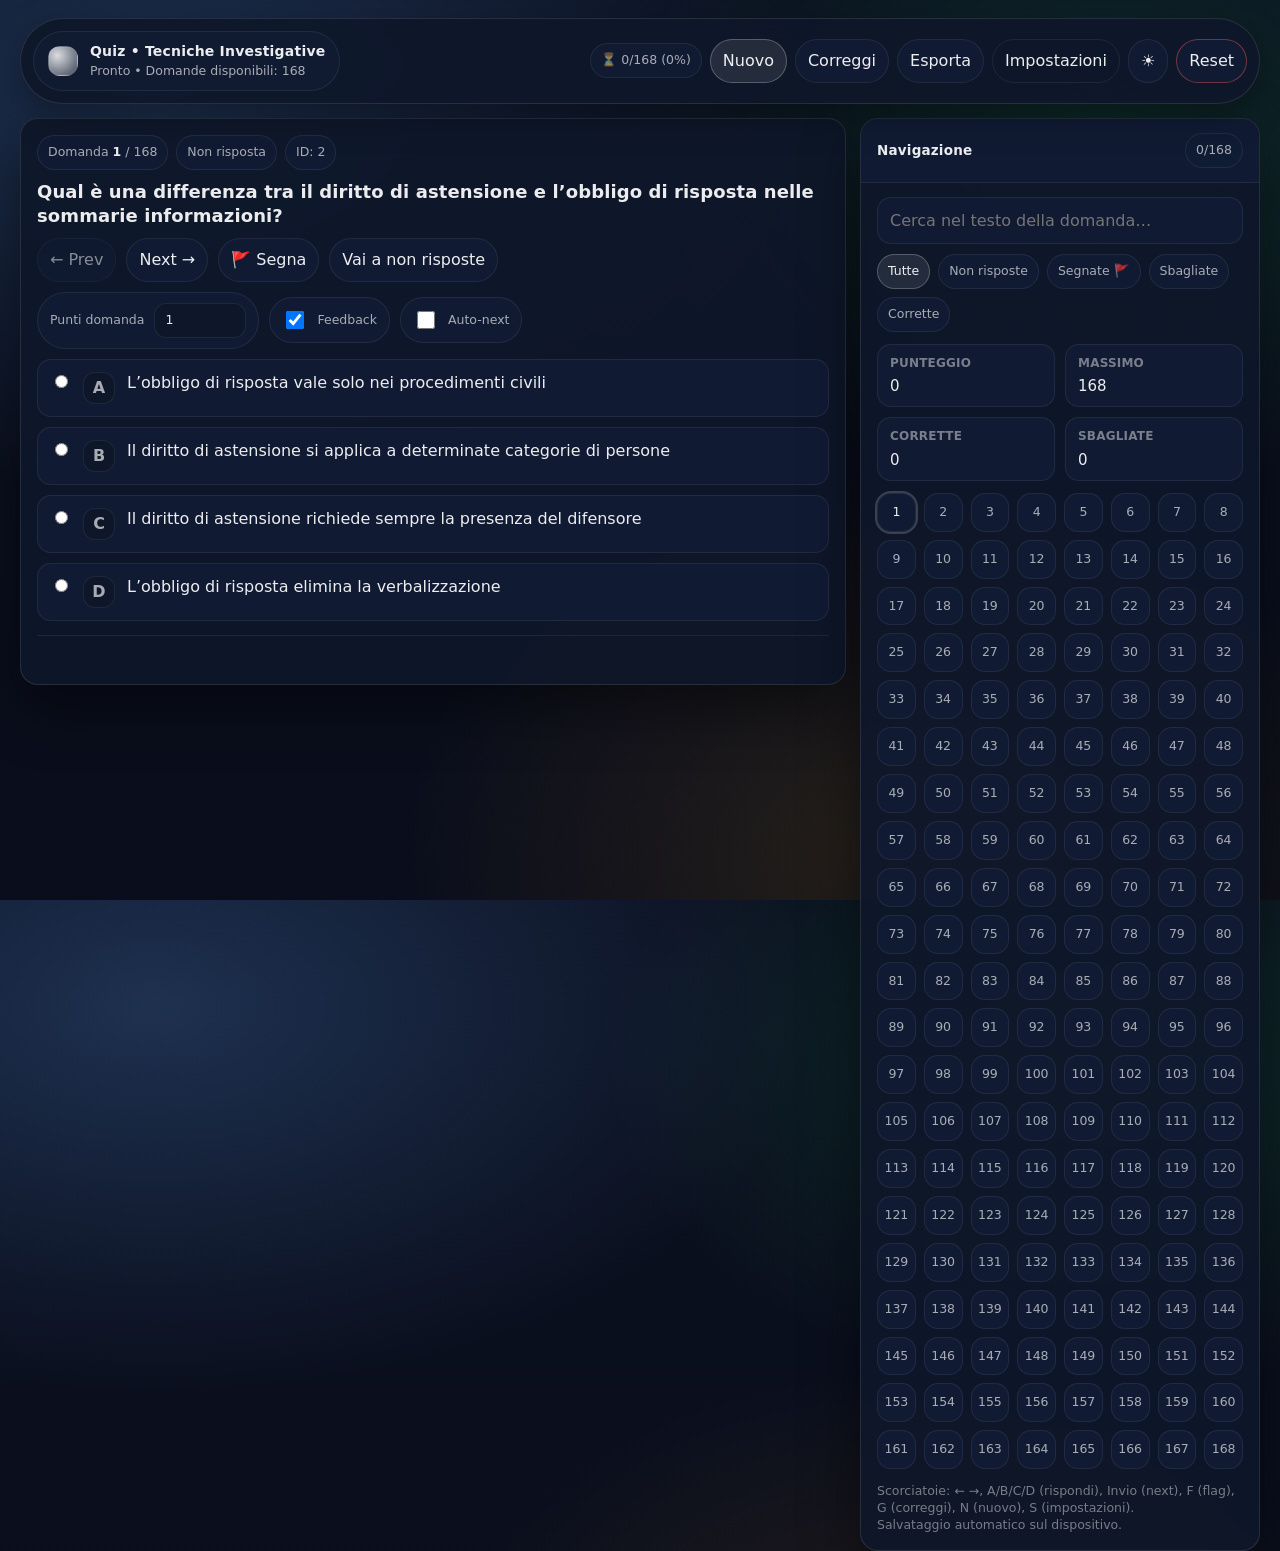
==== commit 4bbd853b: "Update index.html" ====
--- a/docs/index.html
+++ b/docs/index.html
@@ -66,7 +66,6 @@
 
     .wrap{ max-width: var(--maxw); margin: 0 auto; }
 
-    /* Topbar */
     header{
       position: sticky; top: 12px; z-index: 50;
       display:flex; align-items:center; justify-content:space-between;
@@ -138,7 +137,6 @@
     .pill.bad{ border-color: color-mix(in srgb, var(--bad) 40%, var(--stroke2)); }
     .pill.warn{ border-color: color-mix(in srgb, var(--warn) 40%, var(--stroke2)); }
 
-    /* Layout */
     .grid{
       margin-top: 14px;
       display:grid;
@@ -160,7 +158,6 @@
     }
     .pad{ padding: 16px; }
 
-    /* Main */
     .meta{
       display:flex; gap:8px; flex-wrap:wrap; align-items:center;
       color: var(--muted);
@@ -241,7 +238,6 @@
     .sep{ height:1px; background: var(--stroke2); margin: 14px 0; }
     .feedback{ color: var(--muted); font-size: 13px; min-height: 18px; }
 
-    /* Sidebar */
     .sideHead{
       padding: 14px 16px;
       border-bottom: 1px solid var(--stroke2);
@@ -291,7 +287,14 @@
       padding: 10px 12px;
       background: color-mix(in srgb, var(--surface2) 92%, transparent);
     }
-    .stat b{ display:block; font-size: 12px; color: var(--muted2); font-weight: 750; letter-spacing:.2px; text-transform: uppercase; }
+    .stat b{
+      display:block;
+      font-size: 12px;
+      color: var(--muted2);
+      font-weight: 750;
+      letter-spacing:.2px;
+      text-transform: uppercase;
+    }
     .stat div{ margin-top: 5px; font-size: 15px; }
 
     .nums{
@@ -326,7 +329,6 @@
       font-size: 12.5px;
     }
 
-    /* Dialogs */
     dialog{
       width: min(880px, 94vw);
       border: 1px solid var(--stroke);
@@ -353,6 +355,7 @@
       background: color-mix(in srgb, var(--surface2) 92%, transparent);
       display:flex; justify-content:space-between; align-items:center; gap:10px; flex-wrap:wrap;
     }
+
     .section{
       border: 1px solid var(--stroke2);
       border-radius: 14px;
@@ -382,7 +385,6 @@
     }
     .hint{ color: var(--muted2); font-size: 12.5px; margin-top: 8px; }
 
-    /* Report list */
     .list{
       display:flex; flex-direction:column; gap:8px;
       margin-top: 10px;
@@ -400,7 +402,6 @@
     .item small{ color: var(--muted); }
     .item button{ padding: 8px 10px; }
 
-    /* Toast */
     .toast{
       position: fixed; right: 18px; bottom: 18px;
       border-radius: 14px;
@@ -454,7 +455,6 @@
   </header>
 
   <div class="grid">
-    <!-- MAIN -->
     <main class="card" aria-label="Domanda">
       <div class="pad">
         <div class="meta" id="meta"></div>
@@ -497,7 +497,6 @@
       </div>
     </main>
 
-    <!-- SIDEBAR -->
     <aside class="card" aria-label="Navigazione">
       <div class="sideHead">
         <strong>Navigazione</strong>
@@ -601,7 +600,7 @@
       </div>
 
       <div class="hint">
-        Default richiesto: corretta=1, sbagliata=0, non risposta=0.<br/>
+        Default: corretta=1, sbagliata=0, non risposta=0.<br/>
         Se attivi “punti per singola domanda”, puoi cambiare i punti direttamente in ogni domanda.
       </div>
     </div>
@@ -669,10 +668,10 @@
     },
 
     order: [],
-    map: {},          // id -> { question, options:[{label,text,isCorrect}], correctIndex }
-    answers: {},      // id -> optionIndex
-    flagged: {},      // id -> true
-    points: {},       // id -> points for correct answer (if perQuestionPoints)
+    map: {},
+    answers: {},
+    flagged: {},
+    points: {},
     idx: 0,
 
     graded: false,
@@ -702,6 +701,11 @@
     return String(s).replace(/[&<>"']/g, m => ({'&':'&amp;','<':'&lt;','>':'&gt;','"':'&quot;',"'":'&#39;'}[m]));
   }
 
+  // ✅ MODIFICA: rimuove prefisso A)/B)/C)/D) (o A. / A: / A - ecc.) dal testo opzione
+  function stripChoicePrefix(s){
+    return String(s).replace(/^\s*[A-D]\s*[\)\.\-:]\s*/i, "");
+  }
+
   function shuffle(arr){
     for (let i = arr.length - 1; i > 0; i--){
       const j = Math.floor(Math.random() * (i + 1));
@@ -723,15 +727,11 @@
       if(!raw) return false;
       const s = JSON.parse(raw);
       if(!s || !s.order || !s.map) return false;
-
-      // migrazione versione
       if(s.version !== APP_VERSION) return false;
 
       state = s;
-      // normalizza
       if(!state.settings?.scoring) state.settings.scoring = { correct: 1, wrong: 0, blank: 0 };
       if(typeof state.settings.perQuestionPoints !== "boolean") state.settings.perQuestionPoints = true;
-
       return true;
     }catch(e){ return false; }
   }
@@ -776,7 +776,6 @@
 
     const map = {};
     for(const q of src){
-      // BD: corretta nel sorgente = A
       let opts = [
         { text: q.options.A, isCorrect: true },
         { text: q.options.B, isCorrect: false },
@@ -785,9 +784,14 @@
       ];
       if(state.settings.shuffleO) shuffle(opts);
 
-      const mapped = opts.map((o,i) => ({ label: LABELS[i], text: o.text, isCorrect: o.isCorrect }));
+      // ✅ MODIFICA: pulisco il testo opzione dal prefisso A)/B)/...
+      const mapped = opts.map((o,i) => ({
+        label: LABELS[i],
+        text: stripChoicePrefix(o.text),
+        isCorrect: o.isCorrect
+      }));
+
       const correctIndex = mapped.findIndex(o => o.isCorrect);
-
       map[q.id] = { question: q.question, options: mapped, correctIndex };
     }
 
@@ -806,7 +810,6 @@
 
     ensurePointsForIds(ids);
 
-    // Modalità esame forza no feedback
     if(state.settings.examMode){
       state.settings.instant = false;
       state.settings.showCorrectOnWrong = false;
@@ -855,7 +858,6 @@
   }
 
   function scoreForUI(){
-    // In modalità esame: non mostrare punteggio finché non correggi (anti-spoiler)
     if(state.settings.examMode && !state.graded){
       return { hidden: true, score: 0, max: 0, ok: 0, bad: 0, blank: 0 };
     }
@@ -923,7 +925,7 @@
       const q = state.map[id];
       const chosen = state.answers[id];
       if(chosen !== undefined && chosen === q.correctIndex) correct.push(id);
-      else wrong.push(id); // include non risposte
+      else wrong.push(id);
     }
 
     state.graded = true;
@@ -948,7 +950,6 @@
     const s = scoreForUI();
 
     $("navPill").textContent = `${ans}/${total}`;
-
     $("modePill").style.display = state.settings.examMode ? "" : "none";
 
     if(s.hidden){
@@ -992,12 +993,10 @@
     pills.push(hasAns ? `<span class="pill">Risposta data</span>` : `<span class="pill">Non risposta</span>`);
     if(flagged) pills.push(`<span class="pill warn">🚩 Segnata</span>`);
     pills.push(`<span class="pill">ID: ${id}</span>`);
-
     if(state.settings.examMode) pills.push(`<span class="pill">Modalità esame</span>`);
 
     $("meta").innerHTML = pills.join(" ");
 
-    // punti domanda box
     $("pointsBox").style.display = state.settings.perQuestionPoints ? "" : "none";
     if(state.settings.perQuestionPoints){
       $("pointsInput").value = String(getPointsFor(id));
@@ -1036,12 +1035,12 @@
       badge.textContent = o.label;
 
       const text = document.createElement("div");
-      text.innerHTML = `<b style="color:var(--muted2);font-weight:750;margin-right:6px;">${o.label})</b> ${escapeHtml(o.text)}`;
+      // ✅ MODIFICA: qui non metto più "A) ..." nel testo (badge già basta)
+      text.textContent = o.text;
 
       function choose(){
         state.answers[id] = i;
 
-        // se cambi dopo correzione, annulla stato "graded" (coerente)
         state.graded = false;
         state.wrongIds = [];
         state.correctIds = [];
@@ -1108,7 +1107,6 @@
       return;
     }
 
-    // Modalità esame: nessun feedback
     if(state.settings.examMode) return;
     if(!state.settings.instant) return;
     if(chosen === undefined) return;
@@ -1216,7 +1214,6 @@
     const list = $("wrongList");
     list.innerHTML = "";
 
-    // lista solo sbagliate + non risposte
     const wrongIds = [];
     state.order.forEach((id, idx) => {
       const q = state.map[id];
@@ -1284,15 +1281,7 @@
       }
 
       const question = (q.question || "").replaceAll('"','""');
-      rows.push([
-        idx+1,
-        id,
-        `"${question}"`,
-        chosen,
-        correct,
-        pCorrect,
-        awarded
-      ].join(","));
+      rows.push([ idx+1, id, `"${question}"`, chosen, correct, pCorrect, awarded ].join(","));
     });
 
     rows.push("");
@@ -1377,7 +1366,6 @@
   });
 
   $("newBtn").addEventListener("click", () => buildQuizFromSource());
-
   $("gradeBtn").addEventListener("click", () => gradeAll(true));
 
   $("reportBtn").addEventListener("click", () => {
@@ -1467,7 +1455,6 @@
     applySettings();
   });
 
-  // Preset
   $("presetPractice").addEventListener("click", () => {
     state.settings.examMode = false;
     state.settings.useTimer = false;
@@ -1546,18 +1533,15 @@
     const tag = (e.target && e.target.tagName) ? e.target.tagName.toUpperCase() : "";
     if(tag === "INPUT" || tag === "TEXTAREA" || tag === "SELECT") return;
 
-    // nav
     if(e.key === "ArrowLeft"){ $("prevBtn").click(); }
     if(e.key === "ArrowRight"){ $("nextBtn").click(); }
     if(e.key === "Enter"){ $("nextBtn").click(); }
 
-    // actions
     if(e.key === "f" || e.key === "F"){ $("flagBtn").click(); }
     if(e.key === "g" || e.key === "G"){ $("gradeBtn").click(); }
     if(e.key === "n" || e.key === "N"){ $("newBtn").click(); }
     if(e.key === "s" || e.key === "S"){ $("settingsBtn").click(); }
 
-    // answer A/B/C/D
     const k = e.key.toUpperCase();
     if(["A","B","C","D"].includes(k)){
       const idx = ["A","B","C","D"].indexOf(k);
@@ -1569,6 +1553,8 @@
     }
   });
 
+  $("exportBtn").addEventListener("click", exportCSV);
+
   /* ---------------- Load questions.json ---------------- */
   async function loadQuestions(){
     const res = await fetch("./questions.json", { cache: "no-store" });
@@ -1595,7 +1581,6 @@
     updateTimerUI();
 
     if(!hasSaved){
-      // default impeccabile: 1/0/0 + punti per domanda ON
       state.version = APP_VERSION;
       state.settings.scoring = { correct: 1, wrong: 0, blank: 0 };
       state.settings.perQuestionPoints = true;
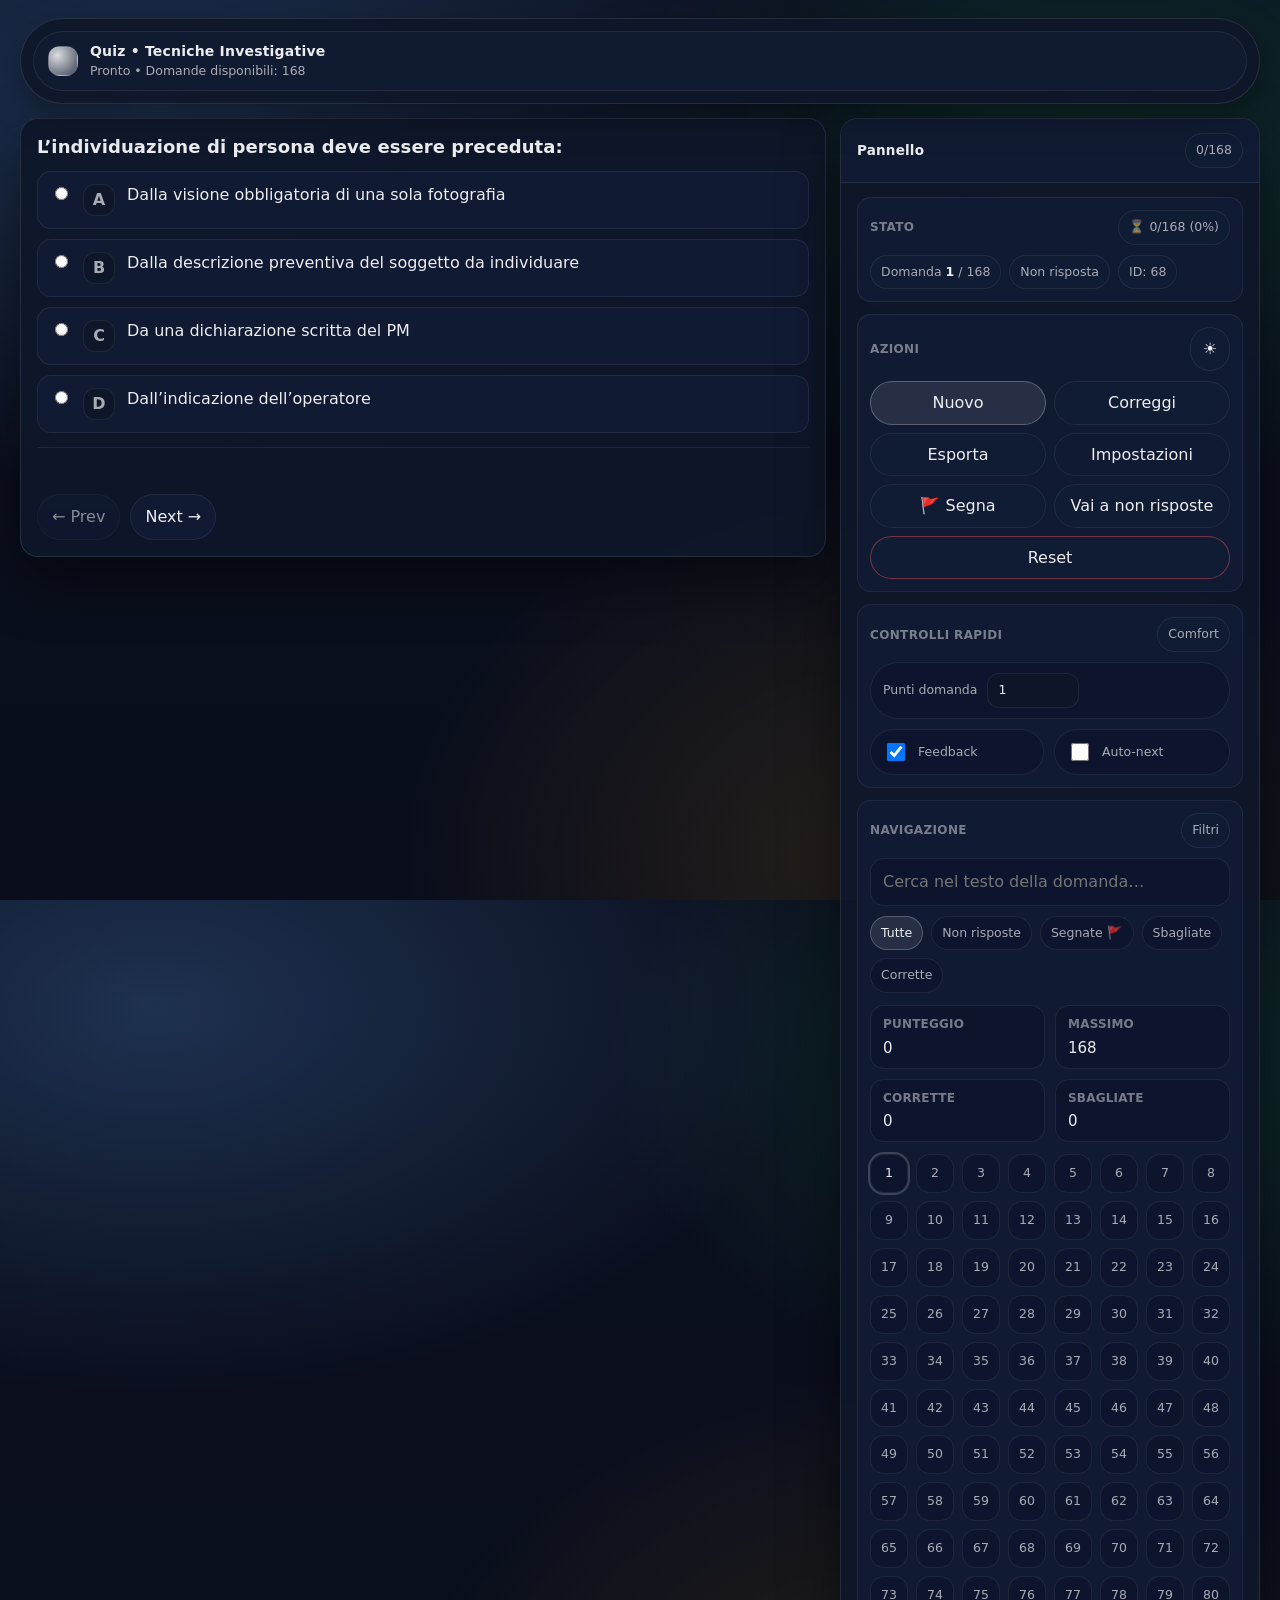
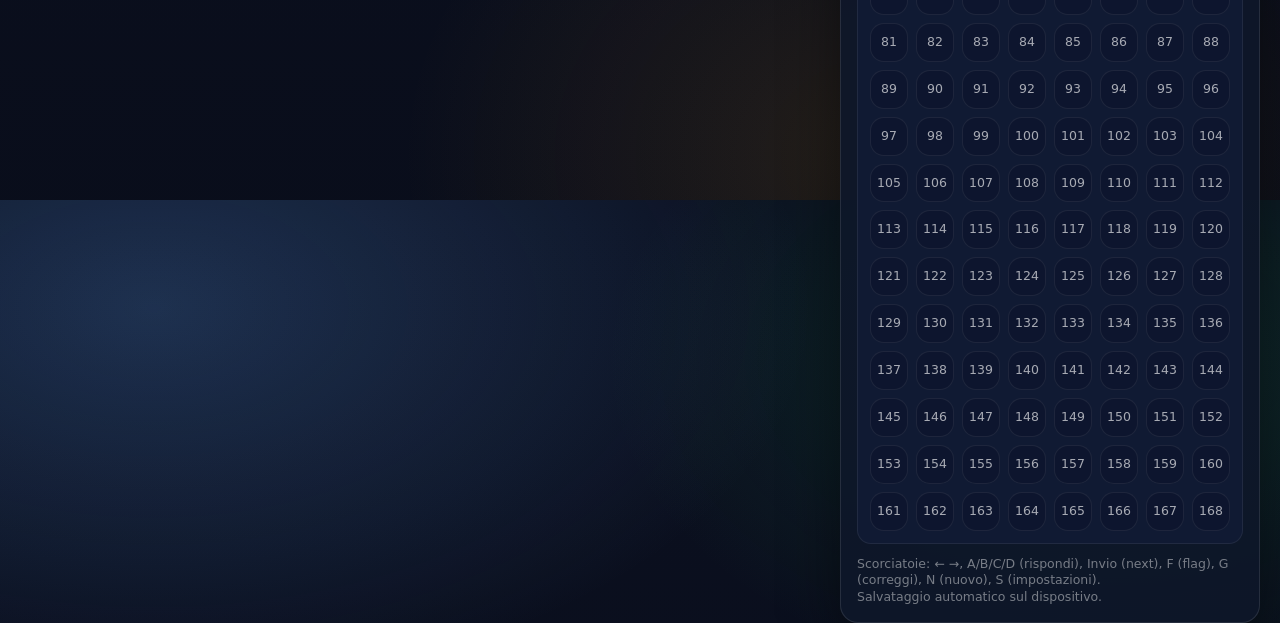
==== commit c6f2455c: "Update index.html" ====
--- a/docs/index.html
+++ b/docs/index.html
@@ -85,7 +85,8 @@
       border-radius: 999px;
       border: 1px solid var(--stroke2);
       background: color-mix(in srgb, var(--surface2) 90%, transparent);
-      min-width: 300px;
+      min-width: 320px;
+      flex: 1 1 auto;
     }
     .logo{
       width: 30px; height: 30px;
@@ -96,8 +97,6 @@
     }
     .brand b{ display:block; font-size: 14px; letter-spacing: .2px; }
     .brand span{ display:block; font-size: 12.5px; color: var(--muted); margin-top: 2px; }
-
-    .rowBtns{ display:flex; gap:8px; flex-wrap:wrap; align-items:center; }
 
     button, input, select{
       font: inherit;
@@ -140,7 +139,7 @@
     .grid{
       margin-top: 14px;
       display:grid;
-      grid-template-columns: 1fr 400px;
+      grid-template-columns: 1fr 420px;
       gap: 14px;
       align-items:start;
     }
@@ -158,53 +157,13 @@
     }
     .pad{ padding: 16px; }
 
-    .meta{
-      display:flex; gap:8px; flex-wrap:wrap; align-items:center;
-      color: var(--muted);
-      font-size: 12.5px;
-    }
+    /* MAIN LEFT */
     .qTitle{
-      margin: 10px 0 10px;
+      margin: 0 0 12px;
       font-size: 18px;
       letter-spacing: .1px;
     }
-
-    .controlsTop{
-      display:flex; gap:10px; flex-wrap:wrap; align-items:center; justify-content:space-between;
-      margin: 10px 0 6px;
-    }
-    .actions{ display:flex; gap:10px; flex-wrap:wrap; align-items:center; }
-
-    .toggle{
-      display:flex; gap:10px; align-items:center;
-      padding: 10px 12px;
-      border-radius: 999px;
-      border: 1px solid var(--stroke2);
-      background: color-mix(in srgb, var(--surface2) 92%, transparent);
-      color: var(--muted);
-      font-size: 12.5px;
-      user-select:none;
-    }
-    .toggle input{ width: 18px; height: 18px; }
-
-    .pointsBox{
-      display:flex; gap:10px; align-items:center;
-      padding: 10px 12px;
-      border-radius: 999px;
-      border: 1px solid var(--stroke2);
-      background: color-mix(in srgb, var(--surface2) 92%, transparent);
-      color: var(--muted);
-      font-size: 12.5px;
-    }
-    .pointsBox input{
-      width: 92px;
-      border-radius: 12px;
-      padding: 8px 10px;
-      border: 1px solid var(--stroke2);
-      background: color-mix(in srgb, var(--surface) 92%, transparent);
-    }
-
-    .opts{ display:flex; flex-direction:column; gap: 10px; margin-top: 10px; }
+    .opts{ display:flex; flex-direction:column; gap: 10px; margin-top: 8px; }
     .opt{
       display:flex; gap:12px; align-items:flex-start;
       padding: 12px 12px;
@@ -238,6 +197,18 @@
     .sep{ height:1px; background: var(--stroke2); margin: 14px 0; }
     .feedback{ color: var(--muted); font-size: 13px; min-height: 18px; }
 
+    .mainNav{
+      display:flex; gap:10px; flex-wrap:wrap; align-items:center;
+      margin-top: 14px;
+    }
+    .mainNav button{ padding: 11px 14px; }
+
+    /* RIGHT PANEL */
+    .sideSticky{
+      position: sticky;
+      top: 86px;
+    }
+
     .sideHead{
       padding: 14px 16px;
       border-bottom: 1px solid var(--stroke2);
@@ -248,12 +219,85 @@
 
     .sideBody{ padding: 14px 16px 16px; }
 
+    .section{
+      border: 1px solid var(--stroke2);
+      border-radius: 14px;
+      padding: 12px;
+      background: color-mix(in srgb, var(--surface2) 92%, transparent);
+      margin-bottom: 12px;
+    }
+    .sectionTitle{
+      display:flex; align-items:center; justify-content:space-between;
+      gap:10px; flex-wrap:wrap;
+      margin-bottom: 10px;
+    }
+    .sectionTitle b{
+      font-size: 12px;
+      color: var(--muted2);
+      font-weight: 800;
+      letter-spacing:.35px;
+      text-transform: uppercase;
+    }
+
+    .toolbarPills{
+      display:flex; gap:8px; flex-wrap:wrap; align-items:center;
+    }
+
+    .btnGrid{
+      display:grid;
+      grid-template-columns: 1fr 1fr;
+      gap: 8px;
+    }
+    .btnGrid button{ width: 100%; }
+
+    .row{
+      display:flex; gap:10px; flex-wrap:wrap; align-items:center;
+    }
+
+    .toggle{
+      display:flex; gap:10px; align-items:center;
+      padding: 10px 12px;
+      border-radius: 999px;
+      border: 1px solid var(--stroke2);
+      background: color-mix(in srgb, var(--surface3) 60%, transparent);
+      color: var(--muted);
+      font-size: 12.5px;
+      user-select:none;
+      flex: 1 1 auto;
+      min-width: 160px;
+    }
+    .toggle input{ width: 18px; height: 18px; }
+
+    .pointsBox{
+      display:flex; gap:10px; align-items:center;
+      padding: 10px 12px;
+      border-radius: 999px;
+      border: 1px solid var(--stroke2);
+      background: color-mix(in srgb, var(--surface3) 60%, transparent);
+      color: var(--muted);
+      font-size: 12.5px;
+      width: 100%;
+    }
+    .pointsBox input{
+      width: 92px;
+      border-radius: 12px;
+      padding: 8px 10px;
+      border: 1px solid var(--stroke2);
+      background: color-mix(in srgb, var(--surface) 92%, transparent);
+    }
+
+    .meta{
+      display:flex; gap:8px; flex-wrap:wrap; align-items:center;
+      color: var(--muted);
+      font-size: 12.5px;
+    }
+
     .search{
       width: 100%;
       padding: 12px 12px;
       border-radius: 14px;
       border: 1px solid var(--stroke2);
-      background: color-mix(in srgb, var(--surface2) 92%, transparent);
+      background: color-mix(in srgb, var(--surface3) 55%, transparent);
     }
 
     .chips{ display:flex; gap:8px; flex-wrap:wrap; margin-top: 10px; }
@@ -261,7 +305,7 @@
       padding: 8px 10px;
       border-radius: 999px;
       border: 1px solid var(--stroke2);
-      background: color-mix(in srgb, var(--surface2) 92%, transparent);
+      background: color-mix(in srgb, var(--surface3) 55%, transparent);
       color: var(--muted);
       cursor:pointer;
       user-select:none;
@@ -285,7 +329,7 @@
       border: 1px solid var(--stroke2);
       border-radius: 14px;
       padding: 10px 12px;
-      background: color-mix(in srgb, var(--surface2) 92%, transparent);
+      background: color-mix(in srgb, var(--surface3) 55%, transparent);
     }
     .stat b{
       display:block;
@@ -307,7 +351,7 @@
       padding: 10px 0;
       border-radius: 14px;
       border: 1px solid var(--stroke2);
-      background: color-mix(in srgb, var(--surface2) 92%, transparent);
+      background: color-mix(in srgb, var(--surface3) 55%, transparent);
       text-align:center;
       cursor:pointer;
       user-select:none;
@@ -322,12 +366,6 @@
     .num.flag{ border-color: color-mix(in srgb, var(--warn) 35%, var(--stroke2)); background: color-mix(in srgb, var(--warn) 10%, transparent); color: var(--text); }
     .num.ok{ border-color: color-mix(in srgb, var(--ok) 55%, var(--stroke2)); }
     .num.bad{ border-color: color-mix(in srgb, var(--bad) 55%, var(--stroke2)); }
-
-    .sideFooter{
-      margin-top: 14px;
-      color: var(--muted2);
-      font-size: 12.5px;
-    }
 
     dialog{
       width: min(880px, 94vw);
@@ -355,35 +393,6 @@
       background: color-mix(in srgb, var(--surface2) 92%, transparent);
       display:flex; justify-content:space-between; align-items:center; gap:10px; flex-wrap:wrap;
     }
-
-    .section{
-      border: 1px solid var(--stroke2);
-      border-radius: 14px;
-      padding: 12px;
-      background: color-mix(in srgb, var(--surface2) 92%, transparent);
-      margin-bottom: 12px;
-    }
-    .section h3{
-      margin: 0 0 10px;
-      font-size: 12px;
-      color: var(--muted2);
-      font-weight: 800;
-      letter-spacing:.35px;
-      text-transform: uppercase;
-    }
-    .formRow{
-      display:flex; gap:14px; flex-wrap:wrap; align-items:center;
-      margin: 10px 0;
-      color: var(--muted);
-      font-size: 13px;
-    }
-    .formRow label{ display:flex; gap:10px; align-items:center; }
-    .formRow input[type="number"]{
-      width: 160px;
-      border-radius: 14px;
-      padding: 11px 12px;
-    }
-    .hint{ color: var(--muted2); font-size: 12.5px; margin-top: 8px; }
 
     .list{
       display:flex; flex-direction:column; gap:8px;
@@ -429,6 +438,7 @@
 <body>
 <div class="wrap">
 
+  <!-- Header solo brand (controlli tutti a destra) -->
   <header>
     <div class="brand" aria-label="Titolo">
       <div class="logo" aria-hidden="true"></div>
@@ -437,95 +447,137 @@
         <span id="subStatus">Caricamento domande…</span>
       </div>
     </div>
-
-    <div class="rowBtns">
-      <span class="pill" id="modePill" style="display:none;">Modalità esame</span>
-      <span class="pill" id="timerPill" style="display:none;">⏱️ <span id="timerTxt">00:00</span></span>
-      <span class="pill" id="scorePill">—</span>
-
-      <button id="newBtn" class="primary" title="Nuovo (N)">Nuovo</button>
-      <button id="gradeBtn" title="Correggi (G)">Correggi</button>
-      <button id="reportBtn" title="Report" style="display:none;">Report</button>
-      <button id="repeatWrongBtn" title="Ripeti solo sbagliate" style="display:none;">Ripeti sbagliate</button>
-      <button id="exportBtn" title="Esporta risultati (CSV)">Esporta</button>
-      <button id="settingsBtn" class="ghost" title="Impostazioni (S)">Impostazioni</button>
-      <button id="themeBtn" title="Tema">🌙</button>
-      <button id="resetBtn" class="danger" title="Reset">Reset</button>
-    </div>
   </header>
 
   <div class="grid">
+    <!-- LEFT: SOLO domanda + opzioni + Prev/Next -->
     <main class="card" aria-label="Domanda">
       <div class="pad">
-        <div class="meta" id="meta"></div>
         <h2 class="qTitle" id="qTitle"></h2>
-
-        <div class="controlsTop">
-          <div class="actions">
-            <button id="prevBtn" title="Prev (←)">← Prev</button>
-            <button id="nextBtn" title="Next (→)">Next →</button>
-            <button id="flagBtn" title="Segna/Unsegna (F)">🚩 Segna</button>
-            <button id="jumpUnansweredBtn" title="Vai alla prima non risposta" style="display:none;">Vai a non risposte</button>
+        <div class="opts" id="opts"></div>
+
+        <div class="sep"></div>
+        <div class="feedback" id="feedback"></div>
+
+        <div class="mainNav">
+          <button id="prevBtn" title="Prev (←)">← Prev</button>
+          <button id="nextBtn" title="Next (→)">Next →</button>
+        </div>
+      </div>
+    </main>
+
+    <!-- RIGHT: TUTTO IL RESTO -->
+    <aside class="sideSticky">
+      <div class="card" aria-label="Pannello">
+        <div class="sideHead">
+          <strong>Pannello</strong>
+          <span class="pill" id="navPill">—</span>
+        </div>
+
+        <div class="sideBody">
+
+          <!-- STATUS/PILLS -->
+          <div class="section">
+            <div class="sectionTitle">
+              <b>Stato</b>
+              <div class="toolbarPills">
+                <span class="pill" id="modePill" style="display:none;">Modalità esame</span>
+                <span class="pill" id="timerPill" style="display:none;">⏱️ <span id="timerTxt">00:00</span></span>
+                <span class="pill" id="scorePill">—</span>
+              </div>
+            </div>
+            <div class="meta" id="meta"></div>
           </div>
 
-          <div class="actions">
-            <div class="pointsBox" id="pointsBox" style="display:none;" title="Punti assegnati a questa domanda (solo se abilitato)">
-              Punti domanda
-              <input id="pointsInput" type="number" min="0" step="0.5" inputmode="decimal" />
+          <!-- ACTION BUTTONS -->
+          <div class="section">
+            <div class="sectionTitle">
+              <b>Azioni</b>
+              <div class="row">
+                <button id="themeBtn" title="Tema">🌙</button>
+              </div>
             </div>
 
-            <div class="toggle" title="Feedback immediato (disattivo in Modalità esame)">
-              <label style="display:flex;gap:10px;align-items:center;cursor:pointer;">
-                <input type="checkbox" id="instantChk" />
-                Feedback
-              </label>
-            </div>
-
-            <div class="toggle" title="Passa alla prossima dopo risposta">
-              <label style="display:flex;gap:10px;align-items:center;cursor:pointer;">
-                <input type="checkbox" id="autoNextChk" />
-                Auto-next
-              </label>
+            <div class="btnGrid">
+              <button id="newBtn" class="primary" title="Nuovo (N)">Nuovo</button>
+              <button id="gradeBtn" title="Correggi (G)">Correggi</button>
+
+              <button id="reportBtn" title="Report" style="display:none;">Report</button>
+              <button id="repeatWrongBtn" title="Ripeti solo sbagliate" style="display:none;">Ripeti sbagliate</button>
+
+              <button id="exportBtn" title="Esporta risultati (CSV)">Esporta</button>
+              <button id="settingsBtn" class="ghost" title="Impostazioni (S)">Impostazioni</button>
+
+              <button id="flagBtn" title="Segna/Unsegna (F)">🚩 Segna</button>
+              <button id="jumpUnansweredBtn" title="Vai alla prima non risposta" style="display:none;">Vai a non risposte</button>
+
+              <button id="resetBtn" class="danger" title="Reset" style="grid-column: 1 / -1;">Reset</button>
             </div>
           </div>
-        </div>
-
-        <div class="opts" id="opts"></div>
-
-        <div class="sep"></div>
-        <div class="feedback" id="feedback"></div>
-      </div>
-    </main>
-
-    <aside class="card" aria-label="Navigazione">
-      <div class="sideHead">
-        <strong>Navigazione</strong>
-        <span class="pill" id="navPill">—</span>
-      </div>
-
-      <div class="sideBody">
-        <input id="searchBox" class="search" type="search" placeholder="Cerca nel testo della domanda…" />
-
-        <div class="chips">
-          <div class="chip on" id="chipAll">Tutte</div>
-          <div class="chip" id="chipUnanswered">Non risposte</div>
-          <div class="chip" id="chipFlagged">Segnate 🚩</div>
-          <div class="chip" id="chipWrong">Sbagliate</div>
-          <div class="chip" id="chipCorrect">Corrette</div>
-        </div>
-
-        <div class="stats">
-          <div class="stat"><b>Punteggio</b><div id="scoreStat">—</div></div>
-          <div class="stat"><b>Massimo</b><div id="maxStat">—</div></div>
-          <div class="stat"><b>Corrette</b><div id="okStat">—</div></div>
-          <div class="stat"><b>Sbagliate</b><div id="badStat">—</div></div>
-        </div>
-
-        <div class="nums" id="nums"></div>
-
-        <div class="sideFooter">
-          Scorciatoie: ← →, A/B/C/D (rispondi), Invio (next), F (flag), G (correggi), N (nuovo), S (impostazioni).<br/>
-          Salvataggio automatico sul dispositivo.
+
+          <!-- QUICK CONTROLS -->
+          <div class="section">
+            <div class="sectionTitle">
+              <b>Controlli rapidi</b>
+              <span class="pill">Comfort</span>
+            </div>
+
+            <div class="row" style="margin-bottom:10px;">
+              <div class="pointsBox" id="pointsBox" style="display:none;" title="Punti assegnati a questa domanda (solo se abilitato)">
+                Punti domanda
+                <input id="pointsInput" type="number" min="0" step="0.5" inputmode="decimal" />
+              </div>
+            </div>
+
+            <div class="row">
+              <div class="toggle" title="Feedback immediato (disattivo in Modalità esame)">
+                <label style="display:flex;gap:10px;align-items:center;cursor:pointer;width:100%;">
+                  <input type="checkbox" id="instantChk" />
+                  Feedback
+                </label>
+              </div>
+
+              <div class="toggle" title="Passa alla prossima dopo risposta">
+                <label style="display:flex;gap:10px;align-items:center;cursor:pointer;width:100%;">
+                  <input type="checkbox" id="autoNextChk" />
+                  Auto-next
+                </label>
+              </div>
+            </div>
+          </div>
+
+          <!-- SEARCH + FILTERS -->
+          <div class="section">
+            <div class="sectionTitle">
+              <b>Navigazione</b>
+              <span class="pill">Filtri</span>
+            </div>
+
+            <input id="searchBox" class="search" type="search" placeholder="Cerca nel testo della domanda…" />
+
+            <div class="chips">
+              <div class="chip on" id="chipAll">Tutte</div>
+              <div class="chip" id="chipUnanswered">Non risposte</div>
+              <div class="chip" id="chipFlagged">Segnate 🚩</div>
+              <div class="chip" id="chipWrong">Sbagliate</div>
+              <div class="chip" id="chipCorrect">Corrette</div>
+            </div>
+
+            <div class="stats">
+              <div class="stat"><b>Punteggio</b><div id="scoreStat">—</div></div>
+              <div class="stat"><b>Massimo</b><div id="maxStat">—</div></div>
+              <div class="stat"><b>Corrette</b><div id="okStat">—</div></div>
+              <div class="stat"><b>Sbagliate</b><div id="badStat">—</div></div>
+            </div>
+
+            <div class="nums" id="nums"></div>
+          </div>
+
+          <div style="color:var(--muted2);font-size:12.5px;">
+            Scorciatoie: ← →, A/B/C/D (rispondi), Invio (next), F (flag), G (correggi), N (nuovo), S (impostazioni).<br/>
+            Salvataggio automatico sul dispositivo.
+          </div>
+
         </div>
       </div>
     </aside>
@@ -541,67 +593,66 @@
 
   <div class="dlgBody">
     <div class="section">
-      <h3>Preset</h3>
-      <div class="formRow">
+      <div class="sectionTitle"><b>Preset</b><span class="pill">Rapidi</span></div>
+      <div style="display:flex;gap:10px;flex-wrap:wrap;">
         <button id="presetPractice" class="primary" title="Allenamento: feedback ON, no timer">Allenamento</button>
         <button id="presetExam30" title="Esame: 30 domande, 30 min, no feedback">Esame 30</button>
         <button id="presetExam60" title="Esame: 60 domande, 60 min, no feedback">Esame 60</button>
       </div>
-      <div class="hint">I preset applicano impostazioni e ricominciano.</div>
+      <div style="color:var(--muted2);font-size:12.5px;margin-top:8px;">I preset applicano impostazioni e ricominciano.</div>
     </div>
 
     <div class="section">
-      <h3>Quiz</h3>
-      <div class="formRow">
-        <label><input type="checkbox" id="shuffleQ" /> Domande random</label>
-        <label><input type="checkbox" id="shuffleO" /> Opzioni random</label>
-        <label><input type="checkbox" id="examMode" /> Modalità esame (nasconde feedback e punteggio finché non correggi)</label>
+      <div class="sectionTitle"><b>Quiz</b><span class="pill">Random/Timer</span></div>
+      <div style="display:flex;gap:14px;flex-wrap:wrap;align-items:center;color:var(--muted);font-size:13px;">
+        <label style="display:flex;gap:10px;align-items:center;"><input type="checkbox" id="shuffleQ" /> Domande random</label>
+        <label style="display:flex;gap:10px;align-items:center;"><input type="checkbox" id="shuffleO" /> Opzioni random</label>
+        <label style="display:flex;gap:10px;align-items:center;"><input type="checkbox" id="examMode" /> Modalità esame</label>
       </div>
-      <div class="formRow">
+      <div style="display:flex;gap:14px;flex-wrap:wrap;align-items:center;color:var(--muted);font-size:13px;margin-top:10px;">
         <label>Numero domande:
-          <input type="number" id="limitN" min="1" step="1" placeholder="tutte" />
+          <input type="number" id="limitN" min="1" step="1" placeholder="tutte" style="width:160px;border-radius:14px;padding:11px 12px;" />
         </label>
-        <label><input type="checkbox" id="useTimer" /> Timer</label>
+        <label style="display:flex;gap:10px;align-items:center;"><input type="checkbox" id="useTimer" /> Timer</label>
         <label>Minuti:
-          <input type="number" id="timerMin" min="1" step="1" value="30" />
+          <input type="number" id="timerMin" min="1" step="1" value="30" style="width:160px;border-radius:14px;padding:11px 12px;" />
         </label>
       </div>
-      <div class="hint">Se “Numero domande” è vuoto: usa tutte le domande del file.</div>
+      <div style="color:var(--muted2);font-size:12.5px;margin-top:8px;">Se “Numero domande” è vuoto: usa tutte le domande del file.</div>
     </div>
 
     <div class="section">
-      <h3>Comfort</h3>
-      <div class="formRow">
-        <label><input type="checkbox" id="instantSet" /> Feedback immediato</label>
-        <label><input type="checkbox" id="showCorrectOnWrong" /> Se sbagli, mostra anche la corretta</label>
-        <label><input type="checkbox" id="autoNextSet" /> Auto-next</label>
+      <div class="sectionTitle"><b>Comfort</b><span class="pill">Feedback</span></div>
+      <div style="display:flex;gap:14px;flex-wrap:wrap;align-items:center;color:var(--muted);font-size:13px;">
+        <label style="display:flex;gap:10px;align-items:center;"><input type="checkbox" id="instantSet" /> Feedback immediato</label>
+        <label style="display:flex;gap:10px;align-items:center;"><input type="checkbox" id="showCorrectOnWrong" /> Se sbagli, mostra anche la corretta</label>
+        <label style="display:flex;gap:10px;align-items:center;"><input type="checkbox" id="autoNextSet" /> Auto-next</label>
       </div>
-      <div class="hint">In Modalità esame, il feedback viene forzato OFF.</div>
+      <div style="color:var(--muted2);font-size:12.5px;margin-top:8px;">In Modalità esame, il feedback viene forzato OFF.</div>
     </div>
 
     <div class="section">
-      <h3>Punteggio</h3>
-      <div class="formRow">
+      <div class="sectionTitle"><b>Punteggio</b><span class="pill">1/0</span></div>
+      <div style="display:flex;gap:14px;flex-wrap:wrap;align-items:center;color:var(--muted);font-size:13px;">
         <label>Punti corretta:
-          <input type="number" id="ptCorrect" step="0.5" value="1" />
+          <input type="number" id="ptCorrect" step="0.5" value="1" style="width:160px;border-radius:14px;padding:11px 12px;" />
         </label>
         <label>Punti sbagliata:
-          <input type="number" id="ptWrong" step="0.5" value="0" />
+          <input type="number" id="ptWrong" step="0.5" value="0" style="width:160px;border-radius:14px;padding:11px 12px;" />
         </label>
         <label>Punti non risposta:
-          <input type="number" id="ptBlank" step="0.5" value="0" />
+          <input type="number" id="ptBlank" step="0.5" value="0" style="width:160px;border-radius:14px;padding:11px 12px;" />
         </label>
       </div>
 
-      <div class="formRow">
-        <label><input type="checkbox" id="perQPoints" /> Punti per singola domanda</label>
-        <button id="applyPointsAllBtn" title="Applica 'Punti corretta' a tutte le domande">Applica punti a tutte</button>
-        <button id="resetPointsBtn" title="Ripristina i punti delle domande al default">Ripristina punti</button>
+      <div style="display:flex;gap:14px;flex-wrap:wrap;align-items:center;color:var(--muted);font-size:13px;margin-top:10px;">
+        <label style="display:flex;gap:10px;align-items:center;"><input type="checkbox" id="perQPoints" /> Punti per singola domanda</label>
+        <button id="applyPointsAllBtn">Applica punti a tutte</button>
+        <button id="resetPointsBtn">Ripristina punti</button>
       </div>
 
-      <div class="hint">
-        Default: corretta=1, sbagliata=0, non risposta=0.<br/>
-        Se attivi “punti per singola domanda”, puoi cambiare i punti direttamente in ogni domanda.
+      <div style="color:var(--muted2);font-size:12.5px;margin-top:8px;">
+        Default: corretta=1, sbagliata=0, non risposta=0. Se attivi “punti per singola domanda”, modifichi “Punti domanda” nel pannello.
       </div>
     </div>
   </div>
@@ -620,16 +671,16 @@
   </div>
   <div class="dlgBody">
     <div class="section">
-      <h3>Riepilogo</h3>
-      <div class="formRow" id="reportSummary"></div>
+      <div class="sectionTitle"><b>Riepilogo</b><span class="pill">Esito</span></div>
+      <div style="display:flex;gap:10px;flex-wrap:wrap;" id="reportSummary"></div>
     </div>
     <div class="section">
-      <h3>Errori (clicca per andare)</h3>
+      <div class="sectionTitle"><b>Errori</b><span class="pill">Clicca per andare</span></div>
       <div class="list" id="wrongList"></div>
     </div>
   </div>
   <div class="dlgFoot">
-    <span class="pill">Suggerimento: “Ripeti sbagliate” crea un quiz solo con gli errori.</span>
+    <span class="pill">“Ripeti sbagliate” crea un quiz solo con gli errori.</span>
     <button id="repeatWrongBtn2" class="primary">Ripeti sbagliate</button>
   </div>
 </dialog>
@@ -640,7 +691,7 @@
 (() => {
   const $ = (id) => document.getElementById(id);
 
-  const APP_VERSION = "ti_quiz_impeccabile_v1";
+  const APP_VERSION = "ti_quiz_impeccabile_v2_rightpanel";
   const STORAGE_KEY = "ti_quiz_state_impeccabile";
   const THEME_KEY = "ti_theme_impeccabile";
   const LABELS = ["A","B","C","D"];
@@ -684,7 +735,6 @@
     timer: { startTs: null, running: false }
   };
 
-  /* ---------------- Utils ---------------- */
   function toast(msg){
     const t = $("toast");
     t.textContent = msg || "Salvato";
@@ -697,11 +747,7 @@
     return Number.isFinite(n) ? n : fallback;
   }
 
-  function escapeHtml(s){
-    return String(s).replace(/[&<>"']/g, m => ({'&':'&amp;','<':'&lt;','>':'&gt;','"':'&quot;',"'":'&#39;'}[m]));
-  }
-
-  // ✅ MODIFICA: rimuove prefisso A)/B)/C)/D) (o A. / A: / A - ecc.) dal testo opzione
+  // rimuove prefisso A)/B)/C)/D) (o A. / A: / A - ecc.) dal testo opzione
   function stripChoicePrefix(s){
     return String(s).replace(/^\s*[A-D]\s*[\)\.\-:]\s*/i, "");
   }
@@ -727,6 +773,8 @@
       if(!raw) return false;
       const s = JSON.parse(raw);
       if(!s || !s.order || !s.map) return false;
+
+      // se cambi layout/versione: riparti pulito per evitare stati strani
       if(s.version !== APP_VERSION) return false;
 
       state = s;
@@ -759,7 +807,6 @@
     return Number.isFinite(p) ? p : safeNum(state.settings.scoring.correct, 1);
   }
 
-  /* ---------------- Build Quiz ---------------- */
   function buildQuizFromSource(customIds=null){
     let src = [...SOURCE].sort((a,b)=>a.id-b.id);
 
@@ -784,7 +831,6 @@
       ];
       if(state.settings.shuffleO) shuffle(opts);
 
-      // ✅ MODIFICA: pulisco il testo opzione dal prefisso A)/B)/...
       const mapped = opts.map((o,i) => ({
         label: LABELS[i],
         text: stripChoicePrefix(o.text),
@@ -823,7 +869,6 @@
     renderAll();
   }
 
-  /* ---------------- Scoring ---------------- */
   function computeScore(){
     const s = state.settings.scoring || { correct: 1, wrong: 0, blank: 0 };
     const pWrong = safeNum(s.wrong, 0);
@@ -864,12 +909,10 @@
     return { hidden: false, ...computeScore() };
   }
 
-  /* ---------------- Timer ---------------- */
   function stopTimer(){
     if(timerHandle) clearInterval(timerHandle);
     timerHandle = null;
   }
-
   function pad2(n){ return String(n).padStart(2,"0"); }
 
   function updateTimerUI(){
@@ -916,7 +959,6 @@
     }
   }
 
-  /* ---------------- Grading ---------------- */
   function gradeAll(silent=false){
     const wrong = [];
     const correct = [];
@@ -941,7 +983,6 @@
     toast("Corretto");
   }
 
-  /* ---------------- Render ---------------- */
   function setChipOn(id, on){ $(id).classList.toggle("on", on); }
 
   function updateHeader(){
@@ -1004,6 +1045,8 @@
 
     $("instantChk").checked = !!state.settings.instant;
     $("autoNextChk").checked = !!state.settings.autoNext;
+
+    $("flagBtn").textContent = state.flagged[id] ? "🚩 Segnata" : "🚩 Segna";
   }
 
   function renderQuestion(){
@@ -1035,7 +1078,6 @@
       badge.textContent = o.label;
 
       const text = document.createElement("div");
-      // ✅ MODIFICA: qui non metto più "A) ..." nel testo (badge già basta)
       text.textContent = o.text;
 
       function choose(){
@@ -1081,7 +1123,6 @@
 
     $("prevBtn").disabled = state.idx === 0;
     $("nextBtn").disabled = state.idx === totalCount() - 1;
-    $("flagBtn").textContent = state.flagged[id] ? "🚩 Segnata" : "🚩 Segna";
 
     highlightAnswer();
   }
@@ -1197,7 +1238,6 @@
     updateHeader();
   }
 
-  /* ---------------- Report ---------------- */
   function renderReport(){
     if(!state.graded) return;
 
@@ -1257,7 +1297,6 @@
     save(true);
   }
 
-  /* ---------------- Export ---------------- */
   function exportCSV(){
     const s = computeScore();
     const rows = [];
@@ -1299,7 +1338,6 @@
     URL.revokeObjectURL(url);
   }
 
-  /* ---------------- Events ---------------- */
   function setFilter(f){
     if((f === "wrong" || f === "correct") && !state.graded){
       alert("Prima premi “Correggi” per filtrare corrette/sbagliate.");
@@ -1394,7 +1432,7 @@
     }
   });
 
-  /* ---------------- Settings Dialog ---------------- */
+  // Settings dialog
   const dlgS = $("dlgSettings");
   $("settingsBtn").addEventListener("click", () => {
     $("shuffleQ").checked = !!state.settings.shuffleQ;
@@ -1513,11 +1551,11 @@
     toast("Punti ripristinati");
   });
 
-  /* ---------------- Report Dialog ---------------- */
+  // Report dialog
   const dlgR = $("dlgReport");
   $("closeReport").addEventListener("click", () => dlgR.close());
 
-  /* ---------------- Theme ---------------- */
+  // Theme
   function setTheme(t){
     document.documentElement.setAttribute("data-theme", t);
     localStorage.setItem(THEME_KEY, t);
@@ -1528,7 +1566,7 @@
     setTheme(cur === "dark" ? "light" : "dark");
   });
 
-  /* ---------------- Keyboard ---------------- */
+  // Keyboard
   document.addEventListener("keydown", (e) => {
     const tag = (e.target && e.target.tagName) ? e.target.tagName.toUpperCase() : "";
     if(tag === "INPUT" || tag === "TEXTAREA" || tag === "SELECT") return;
@@ -1553,9 +1591,6 @@
     }
   });
 
-  $("exportBtn").addEventListener("click", exportCSV);
-
-  /* ---------------- Load questions.json ---------------- */
   async function loadQuestions(){
     const res = await fetch("./questions.json", { cache: "no-store" });
     if(!res.ok) throw new Error("Impossibile caricare questions.json");
@@ -1564,7 +1599,6 @@
     return data;
   }
 
-  /* ---------------- Boot ---------------- */
   (async () => {
     setTheme(localStorage.getItem(THEME_KEY) || "dark");
 
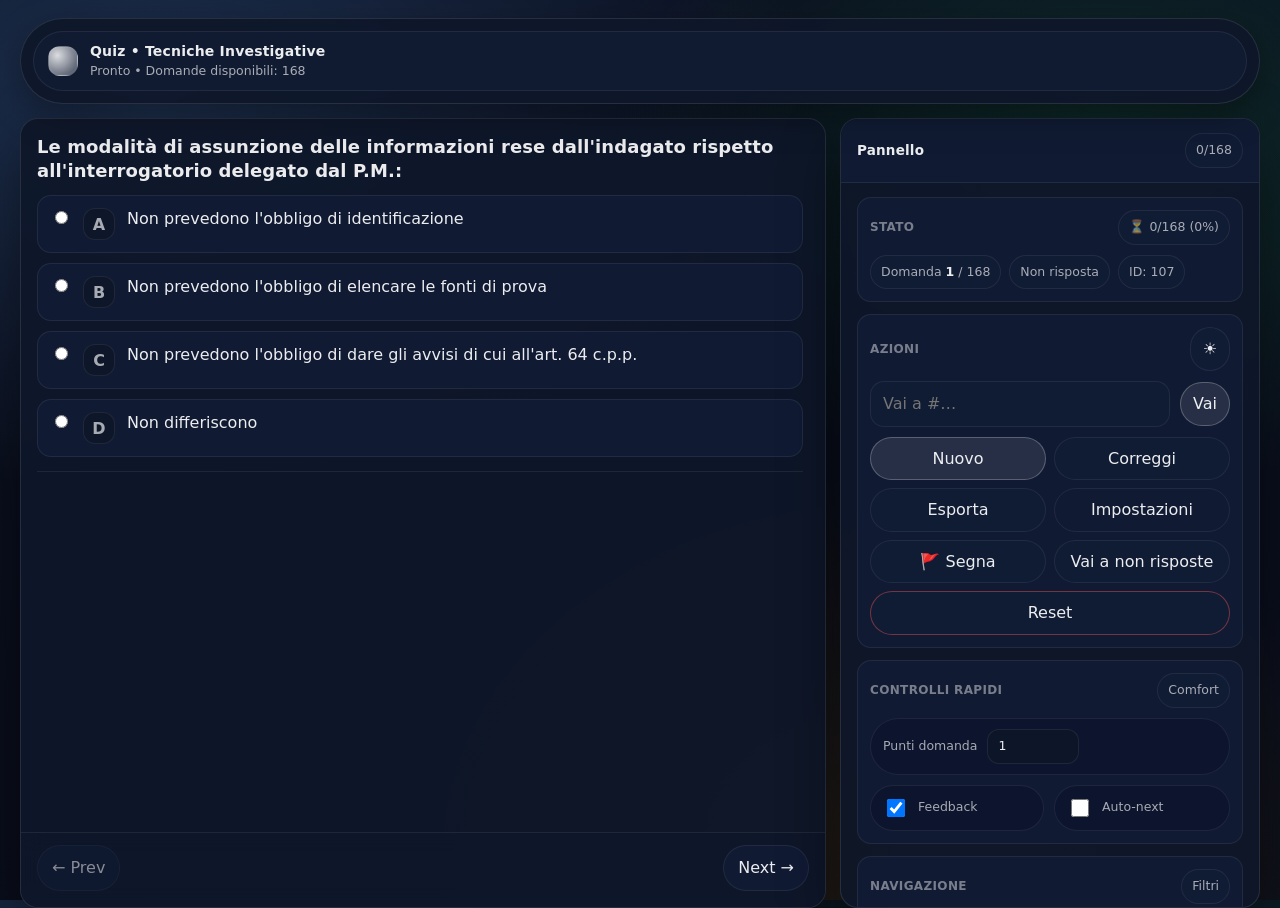
==== commit aee84941: "Update index.html" ====
--- a/docs/index.html
+++ b/docs/index.html
@@ -158,6 +158,9 @@
     .pad{ padding: 16px; }
 
     /* MAIN LEFT */
+    #mainCard .pad{ display:flex; flex-direction:column; gap: 0; }
+    .mainContent{ min-height: 0; }
+
     .qTitle{
       margin: 0 0 12px;
       font-size: 18px;
@@ -197,18 +200,21 @@
     .sep{ height:1px; background: var(--stroke2); margin: 14px 0; }
     .feedback{ color: var(--muted); font-size: 13px; min-height: 18px; }
 
-    .mainNav{
-      display:flex; gap:10px; flex-wrap:wrap; align-items:center;
-      margin-top: 14px;
-    }
-    .mainNav button{ padding: 11px 14px; }
+    /* ✅ Prev/Next fissi in basso */
+    .mainNavBar{
+      display:flex;
+      gap:10px;
+      align-items:center;
+      justify-content:space-between;
+      padding: 12px 16px 16px;
+      border-top: 1px solid var(--stroke2);
+      background: color-mix(in srgb, var(--surface) 92%, transparent);
+      backdrop-filter: blur(12px);
+    }
+    .mainNavBar button{ padding: 11px 14px; }
 
     /* RIGHT PANEL */
-    .sideSticky{
-      position: sticky;
-      top: 86px;
-    }
-
+    .sideSticky{ position: sticky; top: 86px; }
     .sideHead{
       padding: 14px 16px;
       border-bottom: 1px solid var(--stroke2);
@@ -429,6 +435,66 @@
     }
     .toast.show{ opacity: 1; transform: translateY(0); }
 
+    /* ✅ Desktop: sidebar scroll interna + main con scroll interno e barra fissa */
+    @media (min-width: 1041px){
+      #mainCard{
+        position: sticky;
+        top: 86px;
+        height: calc(100vh - 110px);
+        display:flex;
+        flex-direction:column;
+      }
+      #mainCard .pad{
+        height: 100%;
+        padding: 16px;
+        display:flex;
+        flex-direction:column;
+      }
+      #mainContent{
+        flex: 1 1 auto;
+        overflow: auto;
+        padding-right: 6px;
+        min-height: 0;
+      }
+      #mainNavBar{
+        flex: 0 0 auto;
+        margin: 0 -16px -16px;
+      }
+
+      .sideSticky{
+        height: calc(100vh - 110px);
+      }
+      .sideSticky .card{
+        height: 100%;
+        display:flex;
+        flex-direction:column;
+      }
+      .sideBody{
+        flex: 1 1 auto;
+        overflow: auto;
+        min-height: 0;
+      }
+    }
+
+    /* ✅ Mobile: Prev/Next sticky “tipo app” */
+    @media (max-width: 1040px){
+      .mainNavBar{
+        position: sticky;
+        bottom: 12px;
+        margin: 0;
+        border: 1px solid var(--stroke2);
+        border-radius: 999px;
+        box-shadow: var(--shadow2);
+        padding: 10px;
+      }
+      .mainNavBar button{
+        flex: 1 1 auto;
+      }
+      .mainNavBar{
+        justify-content: stretch;
+      }
+    }
+
     @media (prefers-reduced-motion: reduce){
       *{ transition:none !important; animation:none !important; }
     }
@@ -438,7 +504,6 @@
 <body>
 <div class="wrap">
 
-  <!-- Header solo brand (controlli tutti a destra) -->
   <header>
     <div class="brand" aria-label="Titolo">
       <div class="logo" aria-hidden="true"></div>
@@ -450,23 +515,26 @@
   </header>
 
   <div class="grid">
-    <!-- LEFT: SOLO domanda + opzioni + Prev/Next -->
-    <main class="card" aria-label="Domanda">
+    <!-- LEFT -->
+    <main id="mainCard" class="card" aria-label="Domanda">
       <div class="pad">
-        <h2 class="qTitle" id="qTitle"></h2>
-        <div class="opts" id="opts"></div>
-
-        <div class="sep"></div>
-        <div class="feedback" id="feedback"></div>
-
-        <div class="mainNav">
+        <div id="mainContent" class="mainContent">
+          <h2 class="qTitle" id="qTitle"></h2>
+          <div class="opts" id="opts"></div>
+
+          <div class="sep"></div>
+          <div class="feedback" id="feedback"></div>
+        </div>
+
+        <!-- Prev/Next fissi -->
+        <div id="mainNavBar" class="mainNavBar">
           <button id="prevBtn" title="Prev (←)">← Prev</button>
           <button id="nextBtn" title="Next (→)">Next →</button>
         </div>
       </div>
     </main>
 
-    <!-- RIGHT: TUTTO IL RESTO -->
+    <!-- RIGHT -->
     <aside class="sideSticky">
       <div class="card" aria-label="Pannello">
         <div class="sideHead">
@@ -476,7 +544,7 @@
 
         <div class="sideBody">
 
-          <!-- STATUS/PILLS -->
+          <!-- STATUS -->
           <div class="section">
             <div class="sectionTitle">
               <b>Stato</b>
@@ -489,13 +557,19 @@
             <div class="meta" id="meta"></div>
           </div>
 
-          <!-- ACTION BUTTONS -->
+          <!-- ACTIONS -->
           <div class="section">
             <div class="sectionTitle">
               <b>Azioni</b>
               <div class="row">
                 <button id="themeBtn" title="Tema">🌙</button>
               </div>
+            </div>
+
+            <!-- ✅ Vai a domanda # -->
+            <div class="row" style="margin-bottom:10px;">
+              <input id="jumpInput" type="number" min="1" step="1" placeholder="Vai a #…" style="flex:1;border-radius:14px;padding:11px 12px;" />
+              <button id="jumpBtn" class="primary">Vai</button>
             </div>
 
             <div class="btnGrid">
@@ -546,7 +620,7 @@
             </div>
           </div>
 
-          <!-- SEARCH + FILTERS -->
+          <!-- SEARCH + FILTERS + GRID -->
           <div class="section">
             <div class="sectionTitle">
               <b>Navigazione</b>
@@ -691,7 +765,7 @@
 (() => {
   const $ = (id) => document.getElementById(id);
 
-  const APP_VERSION = "ti_quiz_impeccabile_v2_rightpanel";
+  const APP_VERSION = "ti_quiz_impeccabile_v3_scroll_jump_fixednav";
   const STORAGE_KEY = "ti_quiz_state_impeccabile";
   const THEME_KEY = "ti_theme_impeccabile";
   const LABELS = ["A","B","C","D"];
@@ -773,10 +847,7 @@
       if(!raw) return false;
       const s = JSON.parse(raw);
       if(!s || !s.order || !s.map) return false;
-
-      // se cambi layout/versione: riparti pulito per evitare stati strani
-      if(s.version !== APP_VERSION) return false;
-
+      if(s.version !== APP_VERSION) return false; // versione nuova = riparti pulito
       state = s;
       if(!state.settings?.scoring) state.settings.scoring = { correct: 1, wrong: 0, blank: 0 };
       if(typeof state.settings.perQuestionPoints !== "boolean") state.settings.perQuestionPoints = true;
@@ -993,6 +1064,12 @@
     $("navPill").textContent = `${ans}/${total}`;
     $("modePill").style.display = state.settings.examMode ? "" : "none";
 
+    // aggiorna max input jump
+    const ji = $("jumpInput");
+    if(ji){
+      ji.max = String(total);
+    }
+
     if(s.hidden){
       $("scorePill").textContent = "Punteggio: —";
       $("scoreStat").textContent = "—";
@@ -1348,6 +1425,22 @@
     renderSide();
   }
 
+  function jumpToNumber(){
+    const raw = ($("jumpInput").value || "").trim();
+    const n = parseInt(raw, 10);
+    const total = totalCount();
+    if(!Number.isFinite(n) || n < 1 || n > total){
+      alert(`Inserisci un numero tra 1 e ${total}.`);
+      return;
+    }
+    state.idx = n - 1;
+    save(true);
+    renderAll();
+    // scrolla contenuto domanda in alto (desktop: scroll interno)
+    const mc = $("mainContent");
+    if(mc) mc.scrollTop = 0;
+  }
+
   $("chipAll").addEventListener("click", () => setFilter("all"));
   $("chipUnanswered").addEventListener("click", () => setFilter("unanswered"));
   $("chipFlagged").addEventListener("click", () => setFilter("flagged"));
@@ -1401,6 +1494,11 @@
     save(true);
     updateHeader();
     toast("Punti domanda aggiornati");
+  });
+
+  $("jumpBtn").addEventListener("click", jumpToNumber);
+  $("jumpInput").addEventListener("keydown", (e) => {
+    if(e.key === "Enter") jumpToNumber();
   });
 
   $("newBtn").addEventListener("click", () => buildQuizFromSource());
